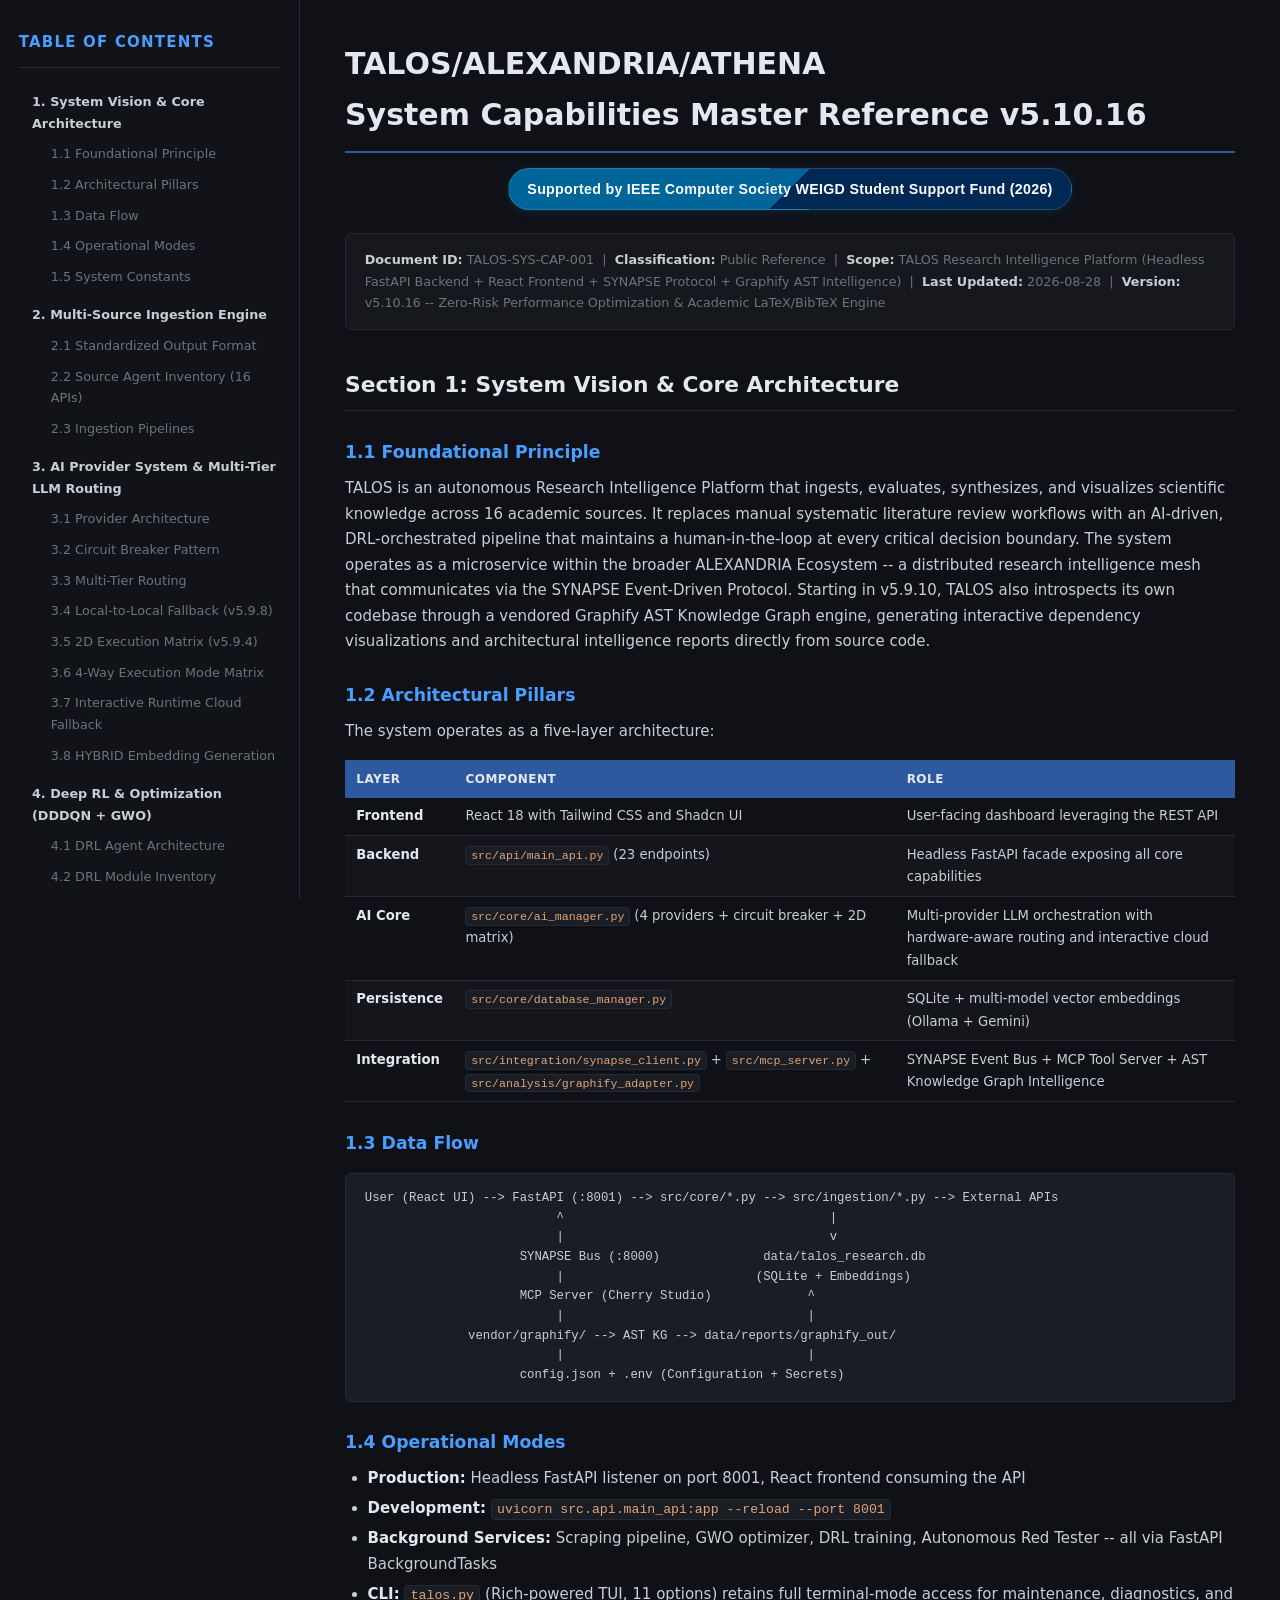
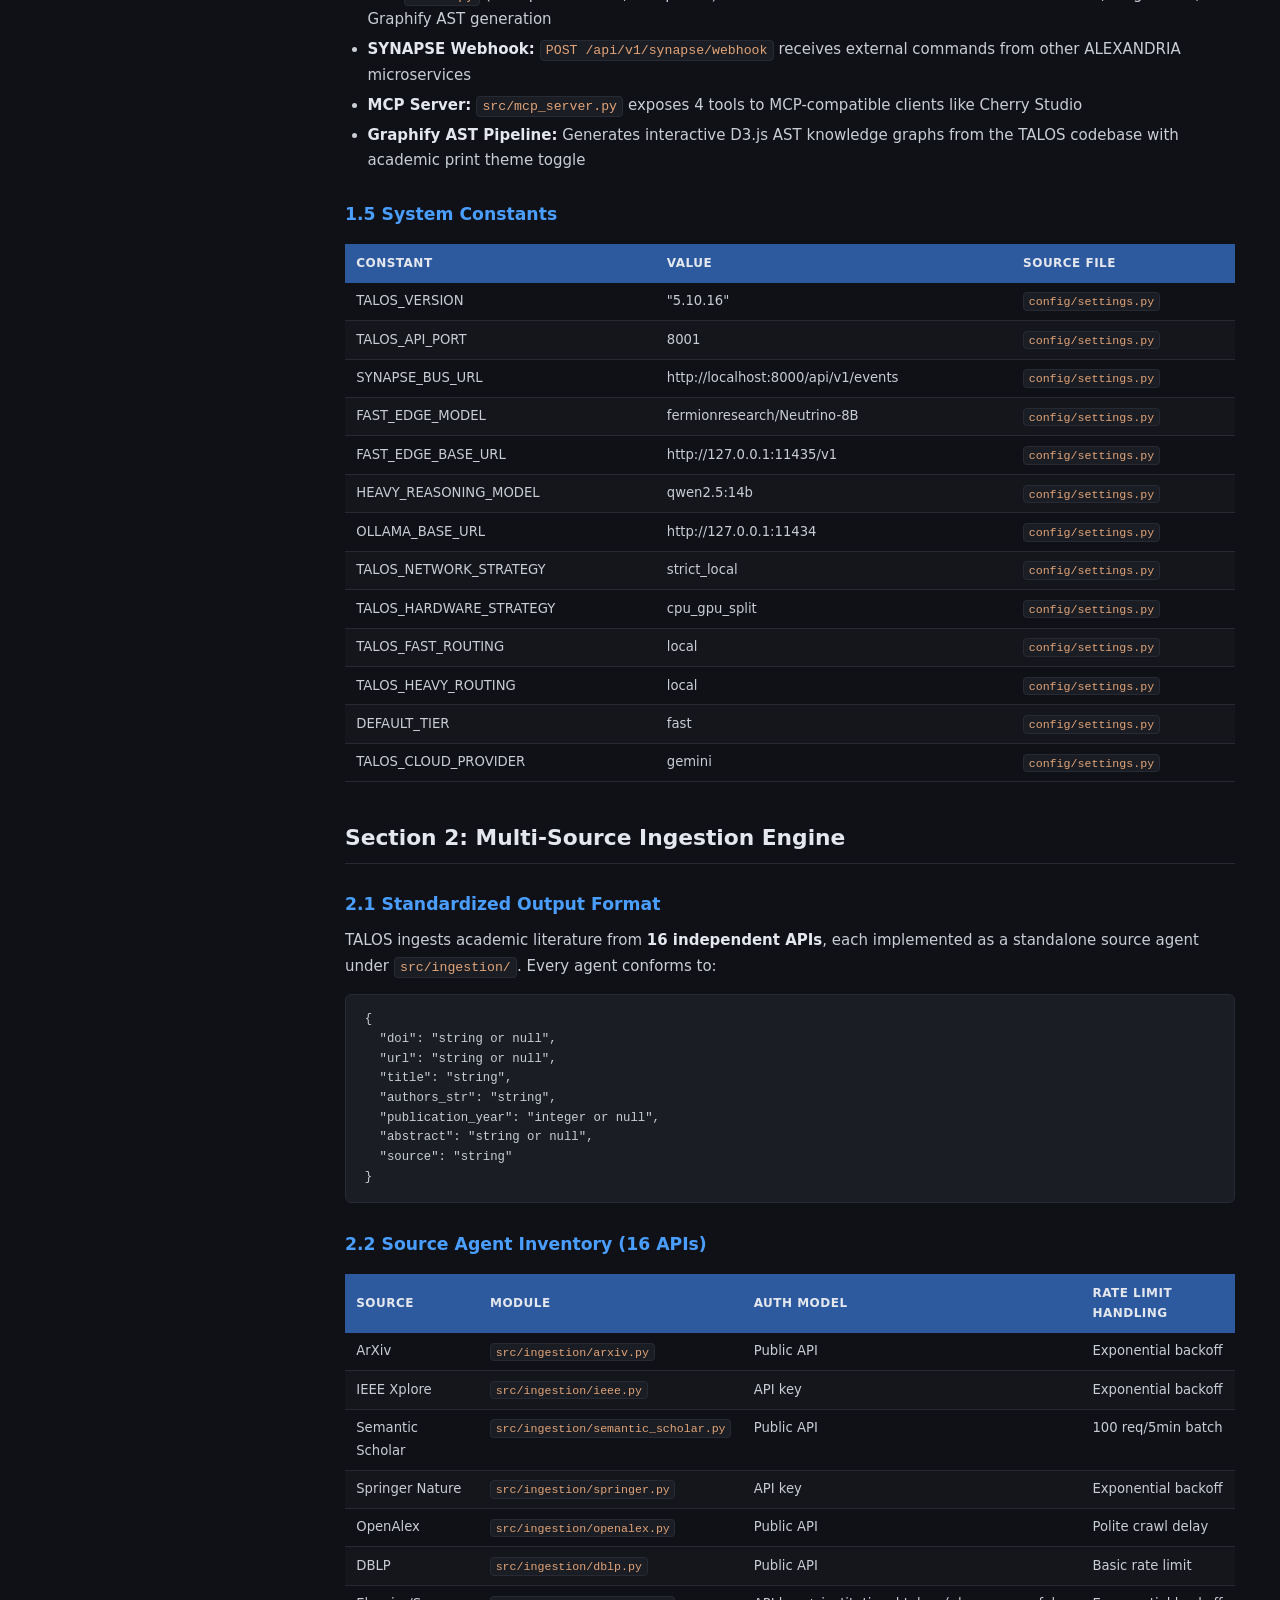
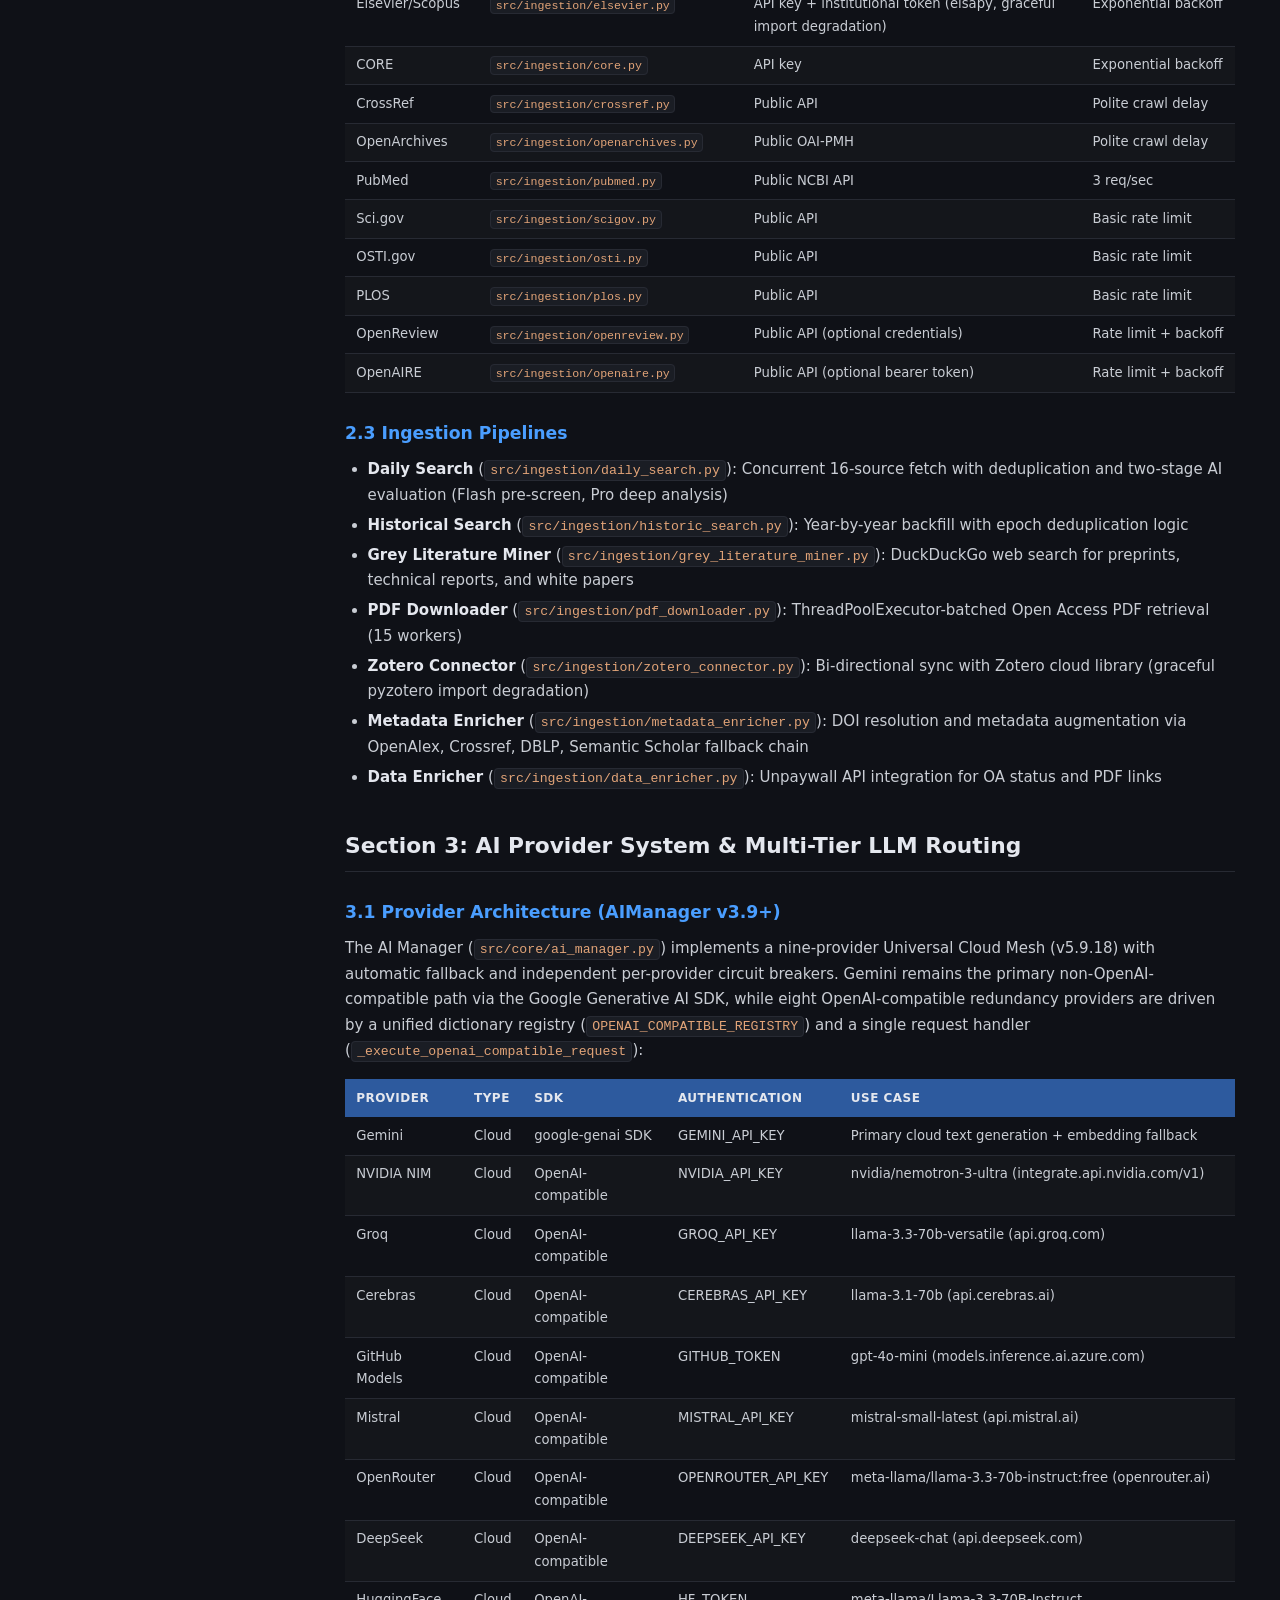
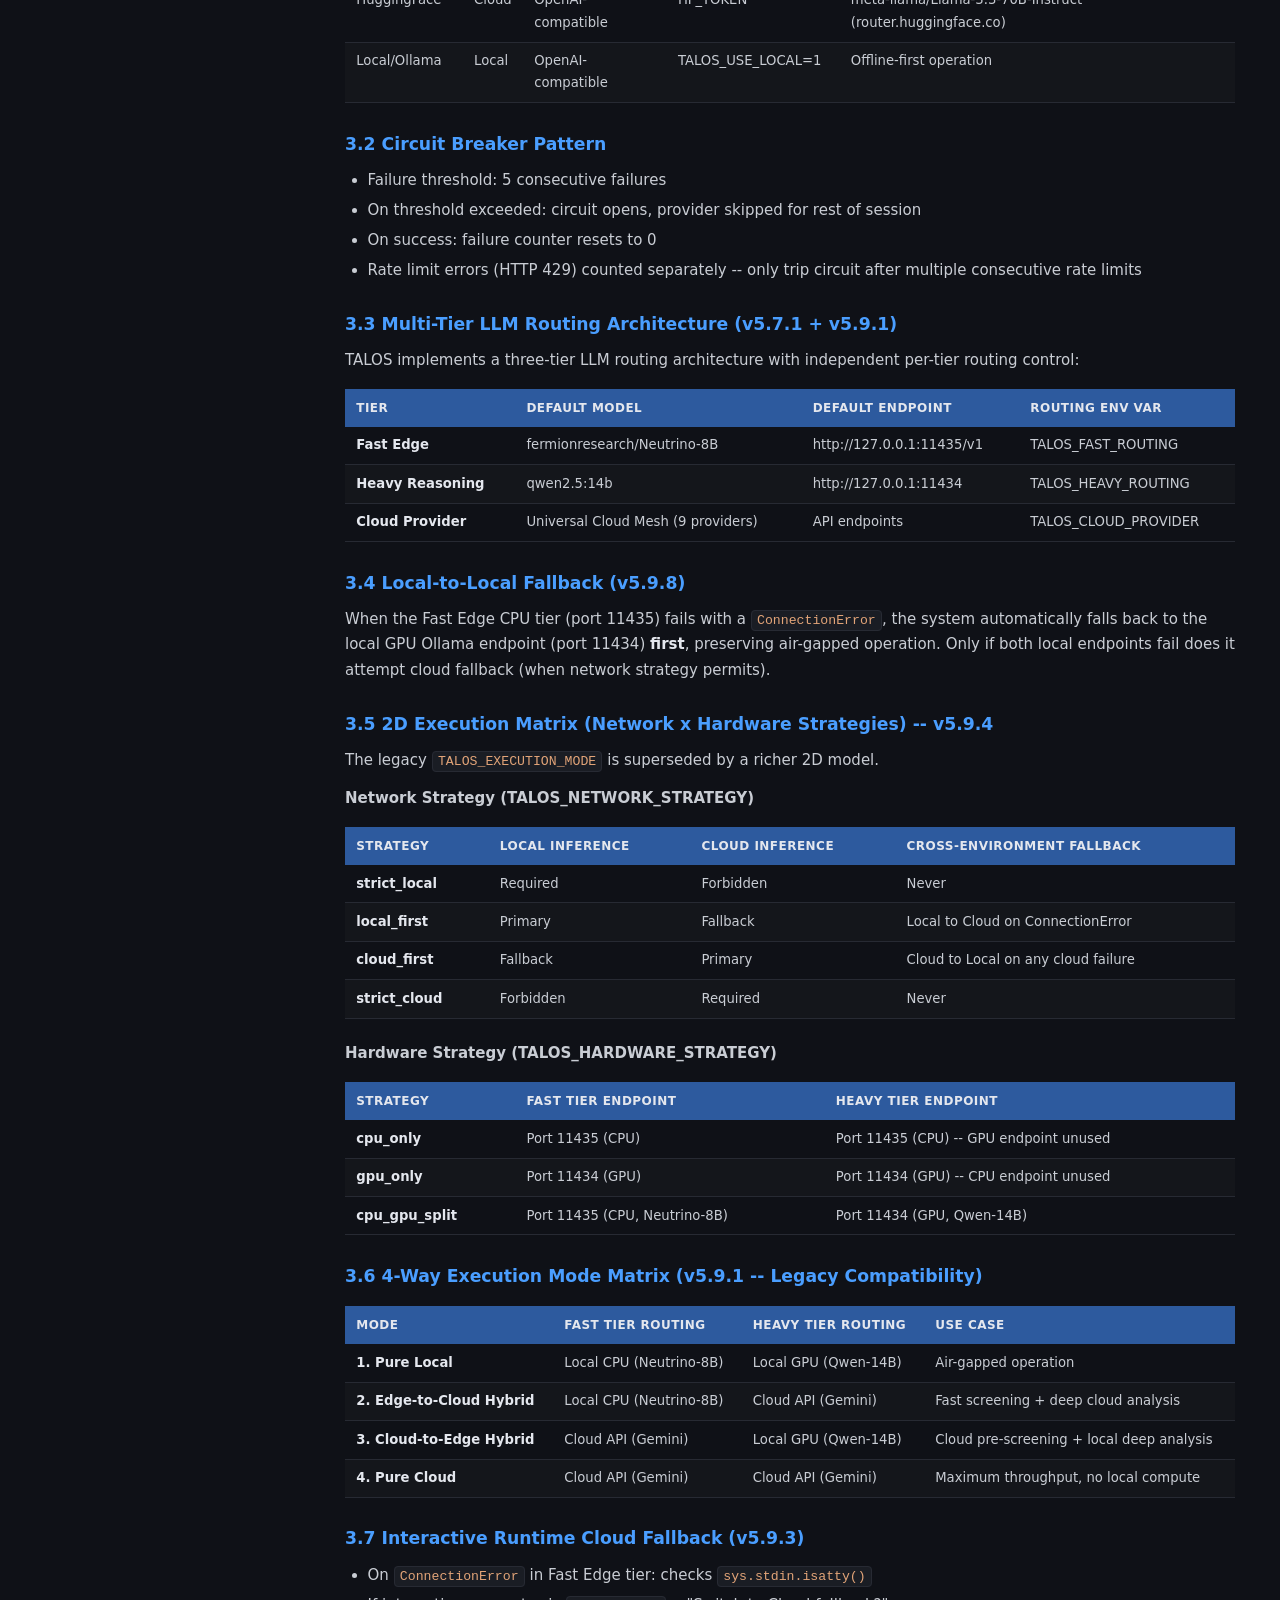
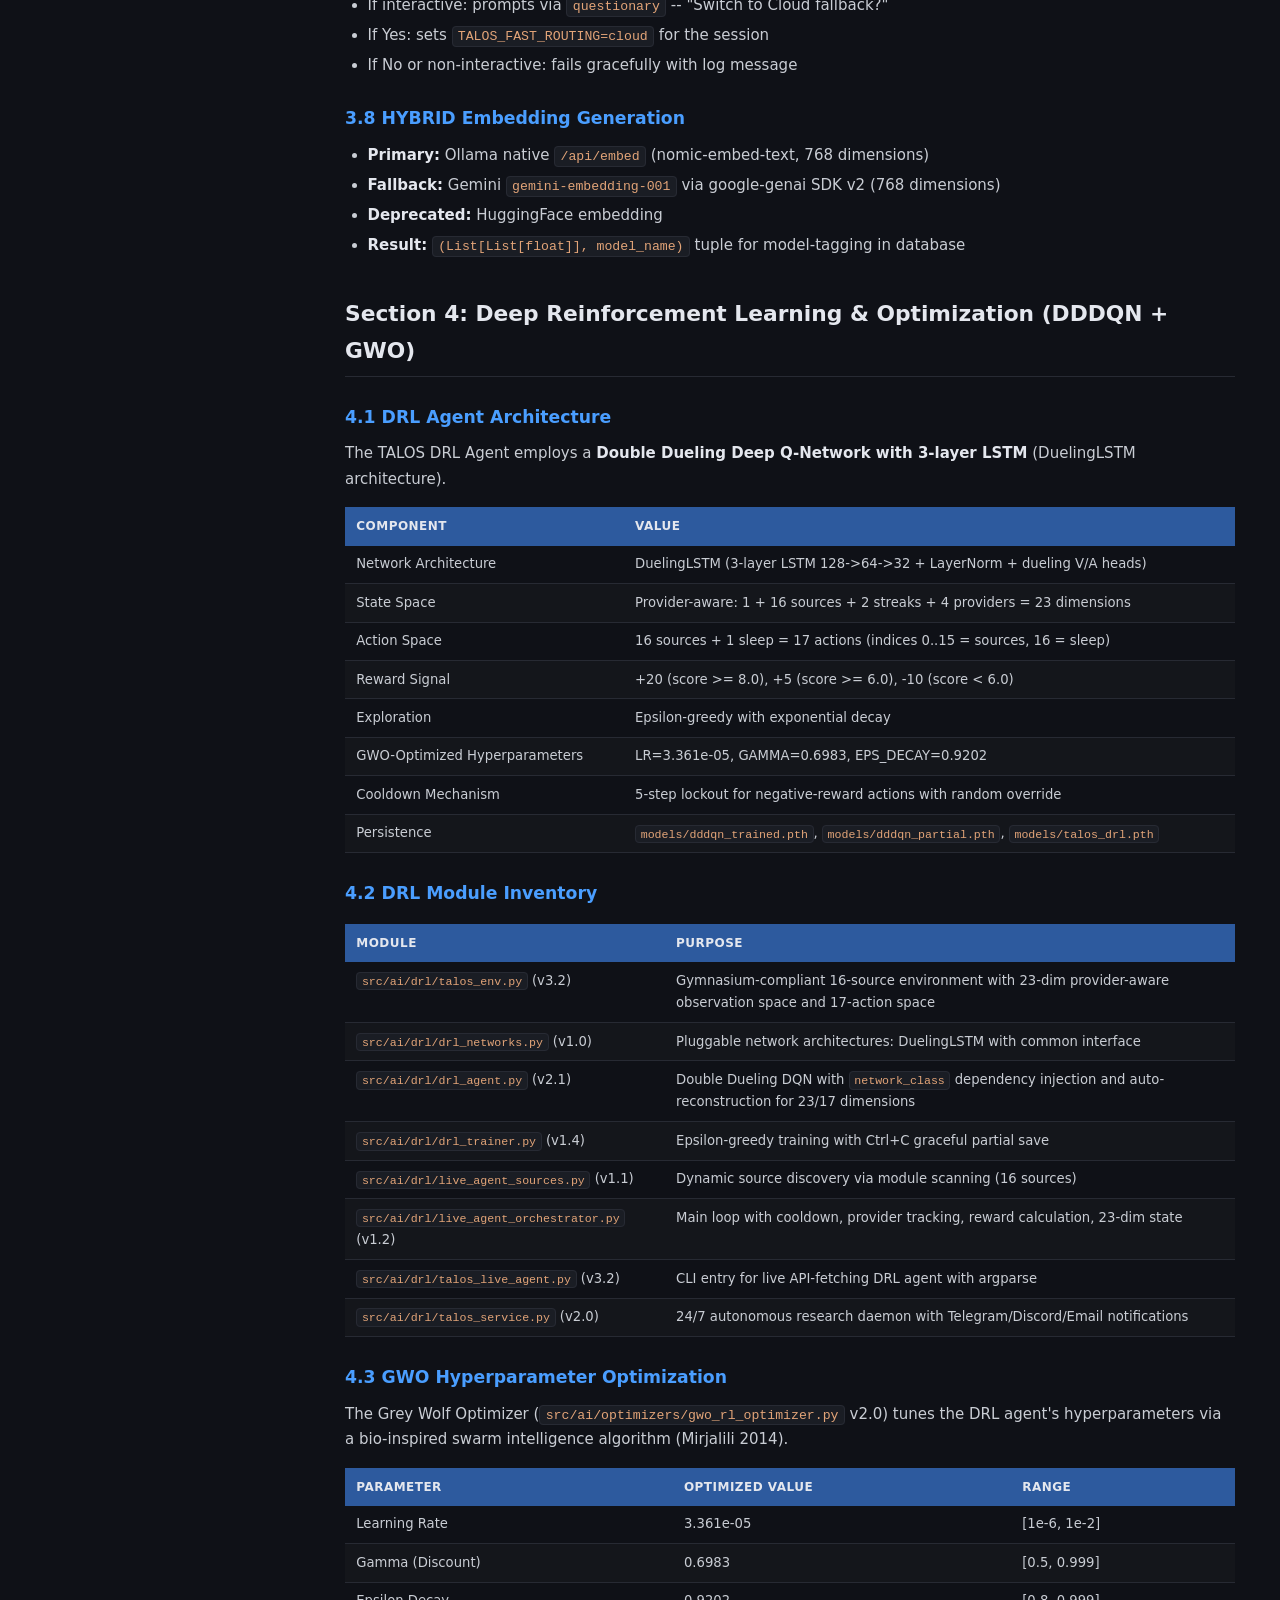
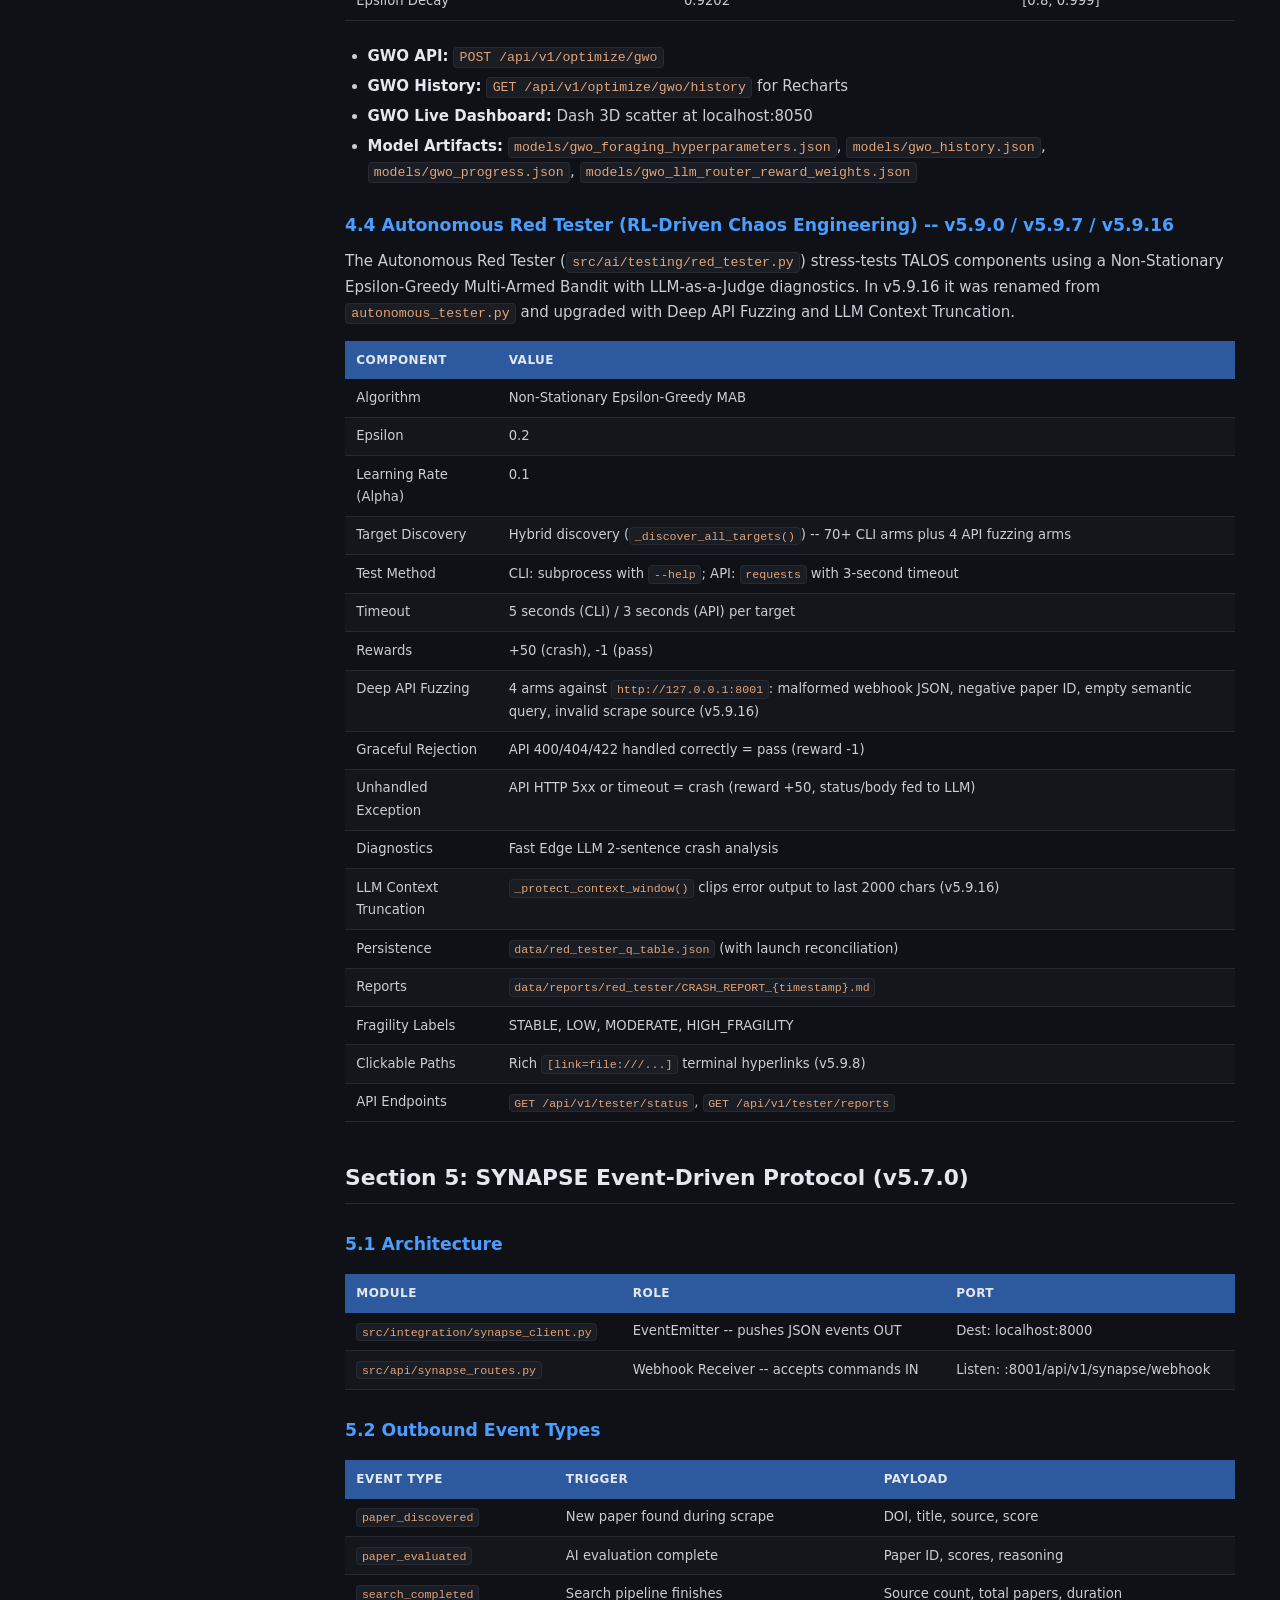
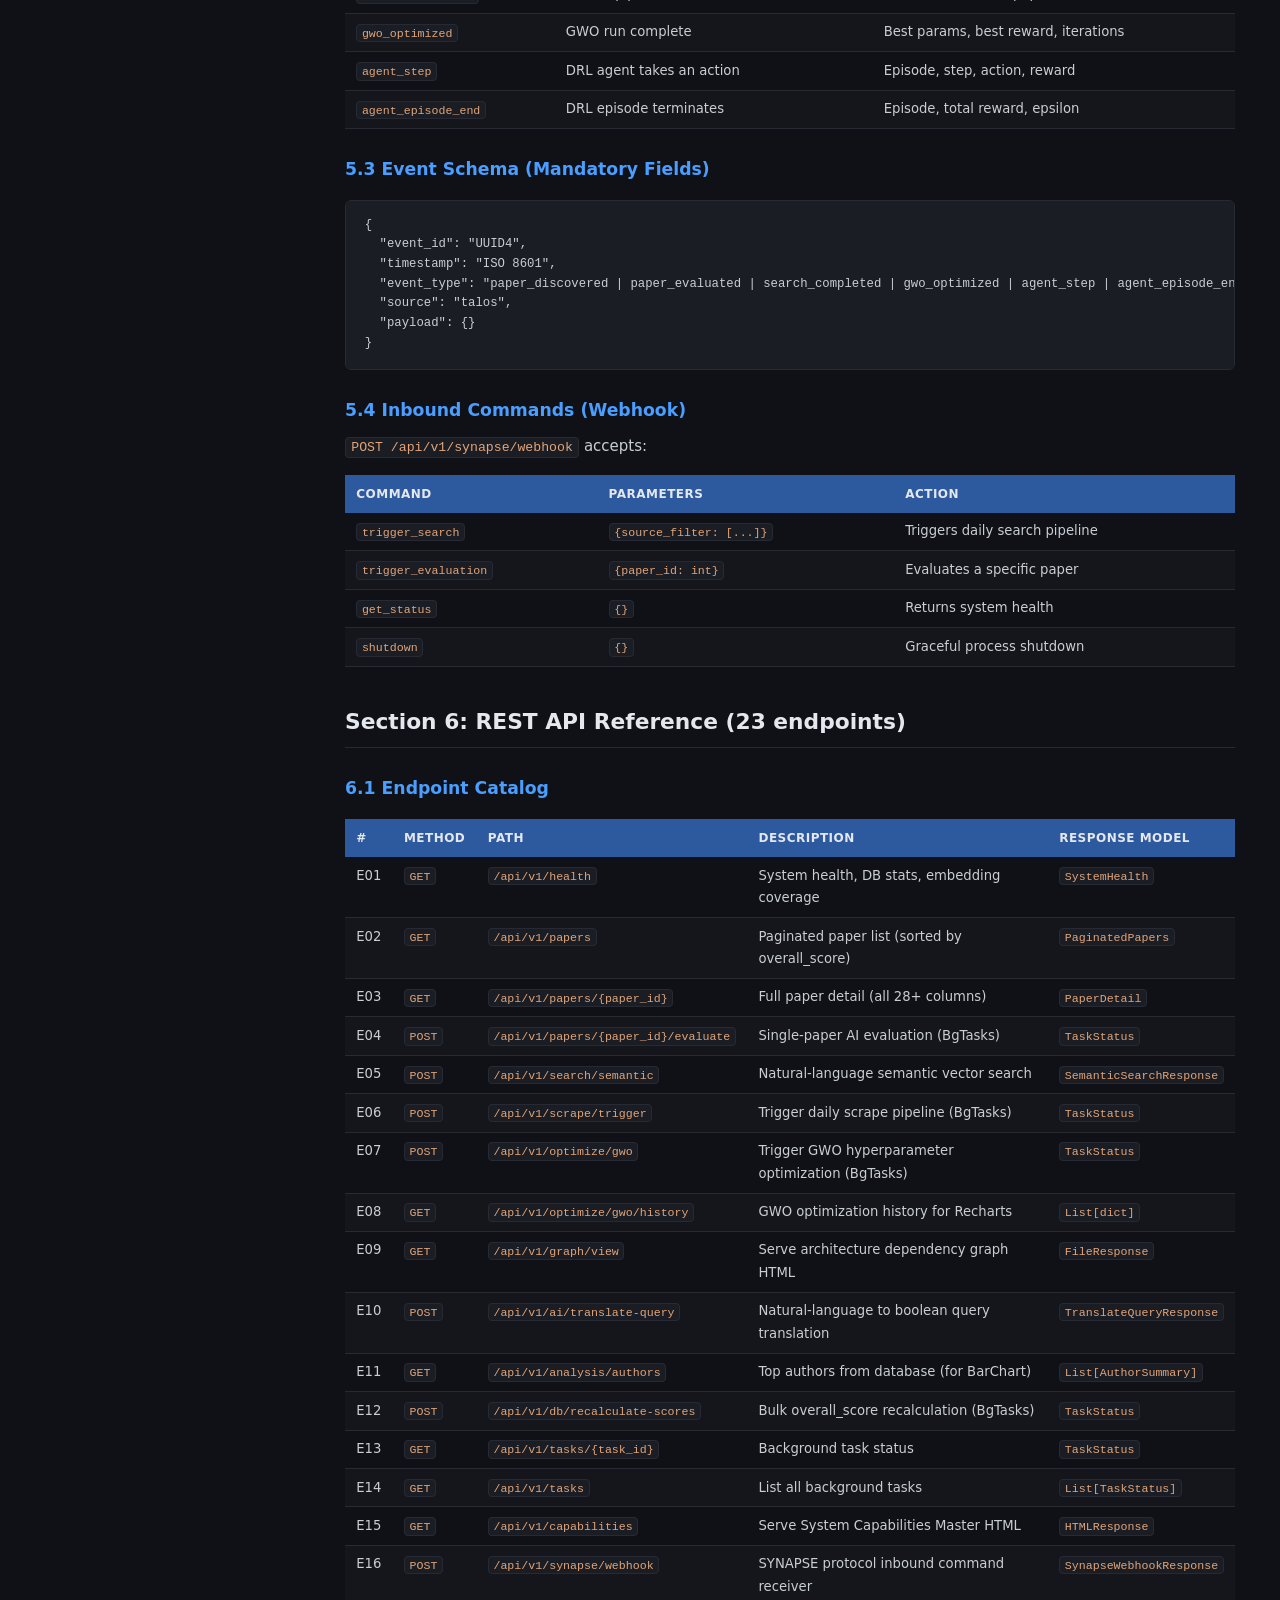
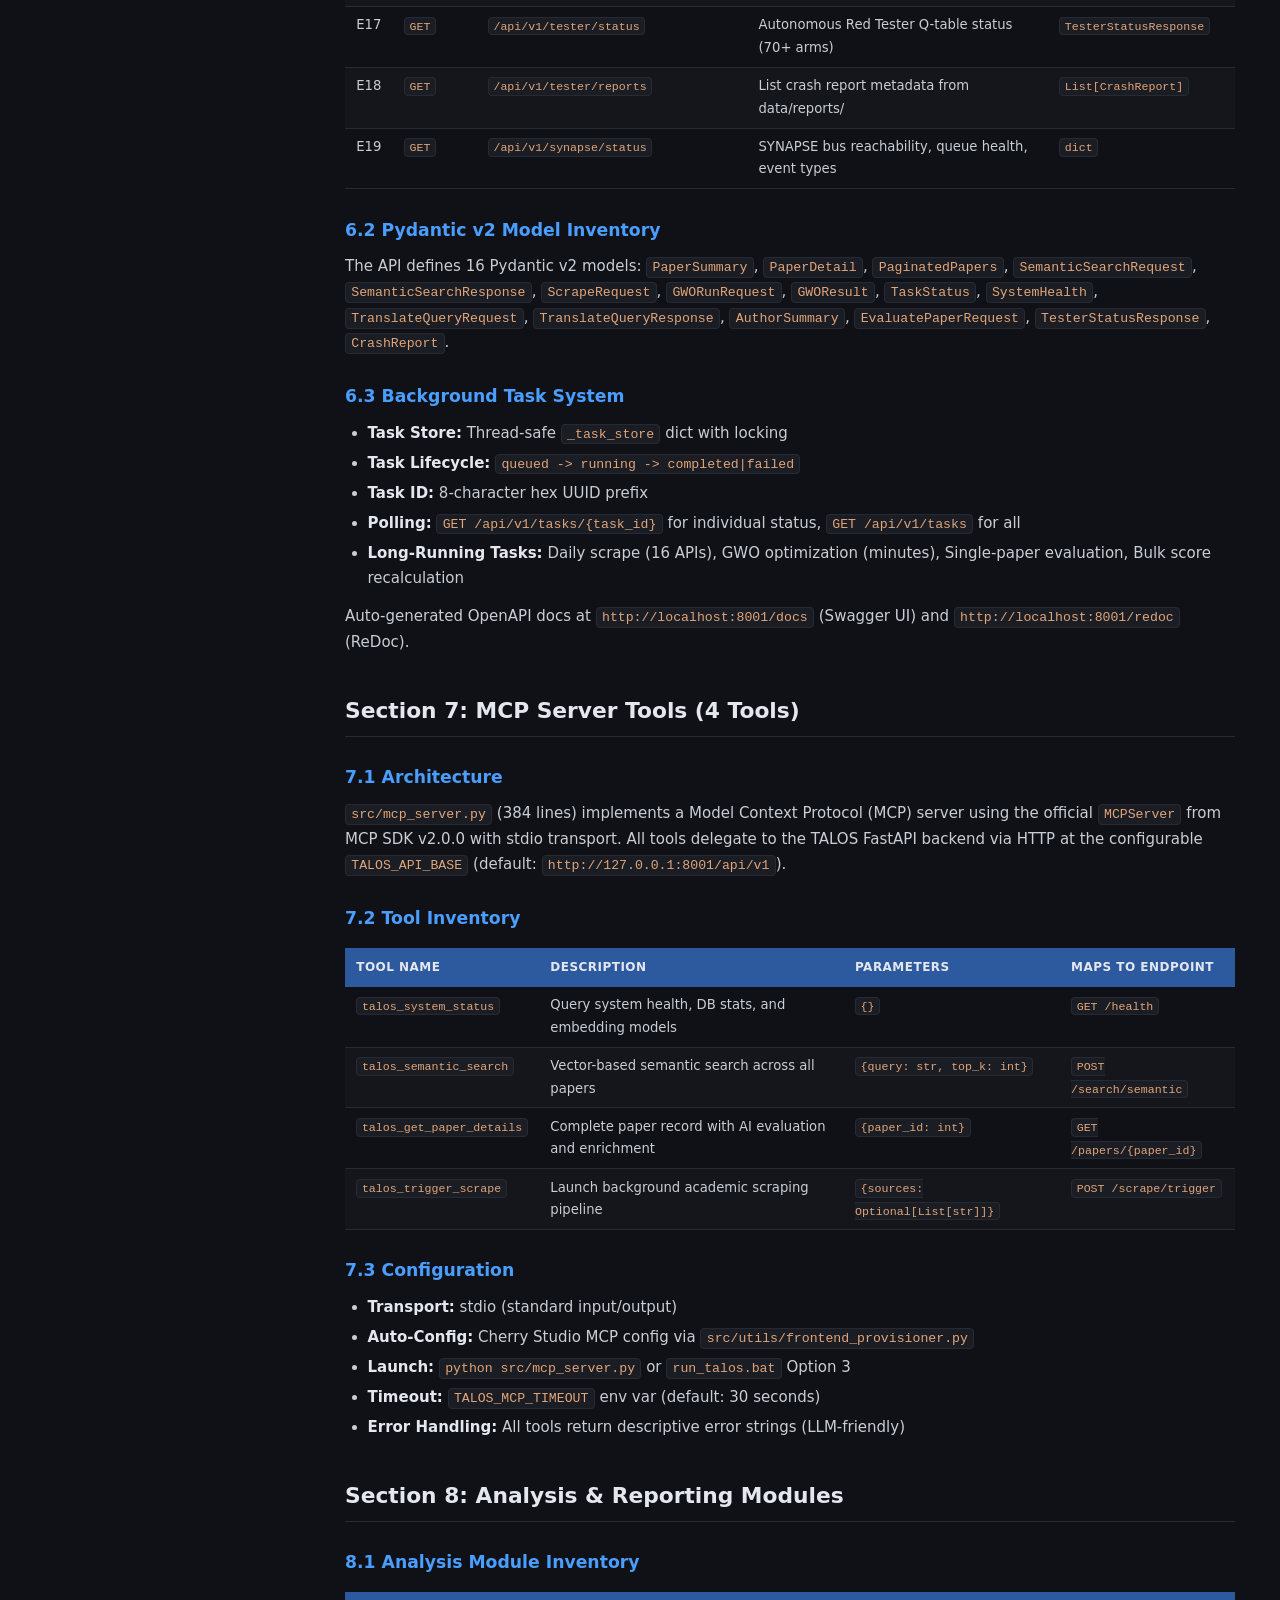
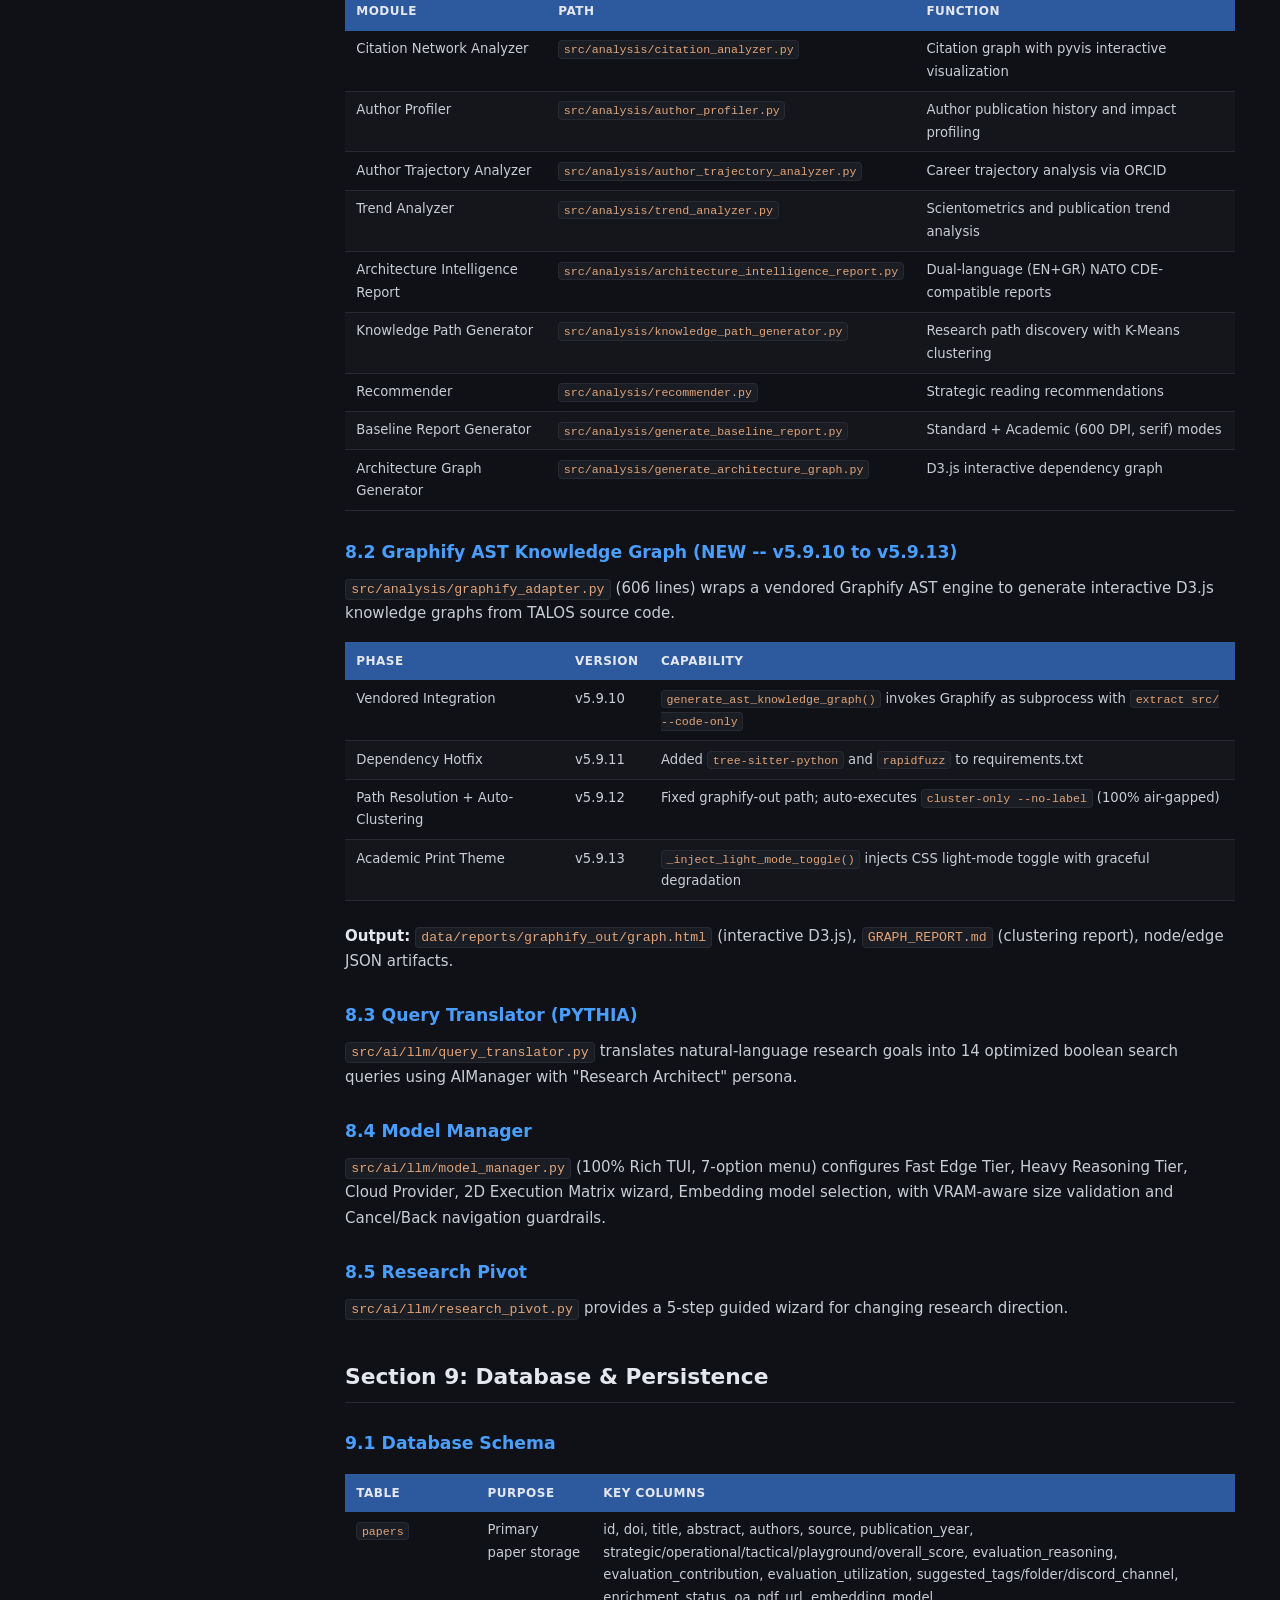
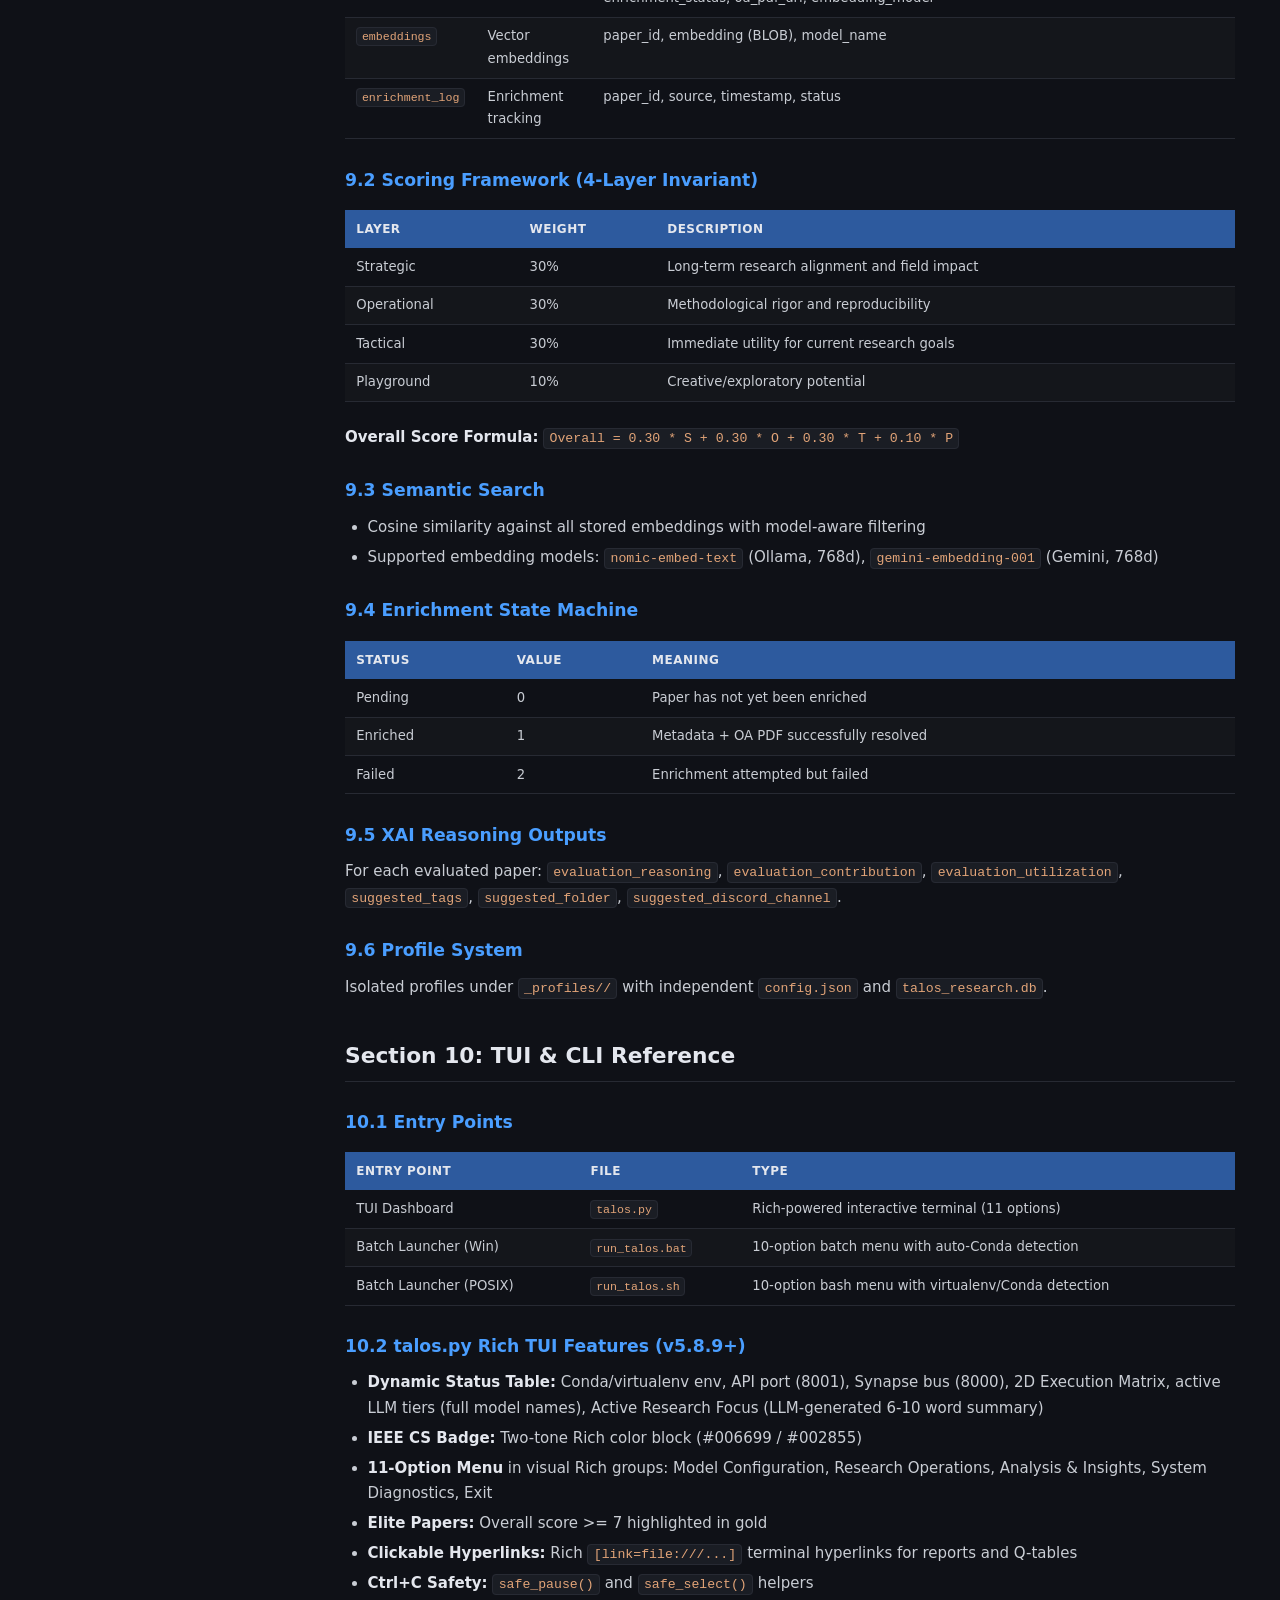
==== docs/index.html @ a4fe6706 "index.html" ====
<!DOCTYPE html>
<html lang="el">
  <head>
    <meta charset="UTF-8" />
    <meta http-equiv="refresh" content="0; url=SYSTEM_CAPABILITIES_MASTER.html" />
    <title>TALOS System Capabilities</title>
  </head>
  <body>
    <p>Ανακατεύθυνση στο <a href="SYSTEM_CAPABILITIES_MASTER.html">TALOS System Capabilities Master Reference</a>...</p>
  </body>
</html>
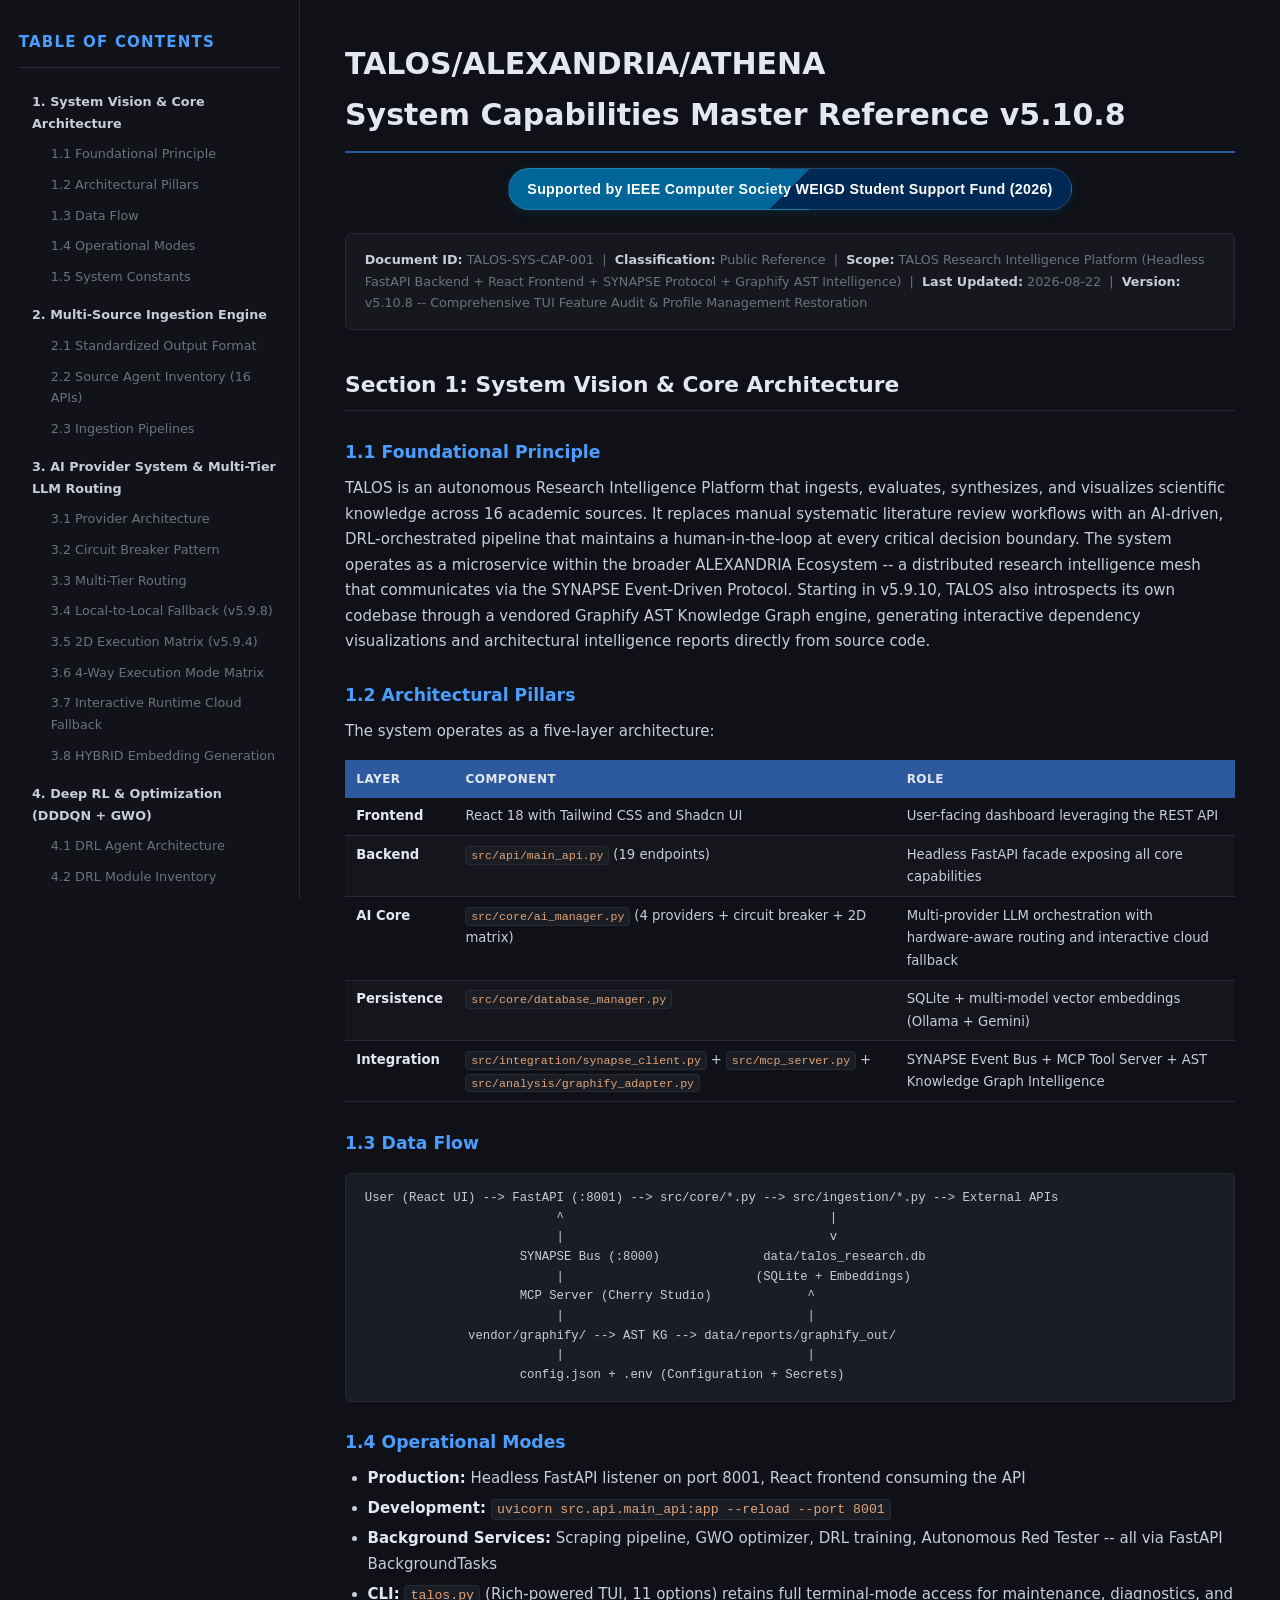
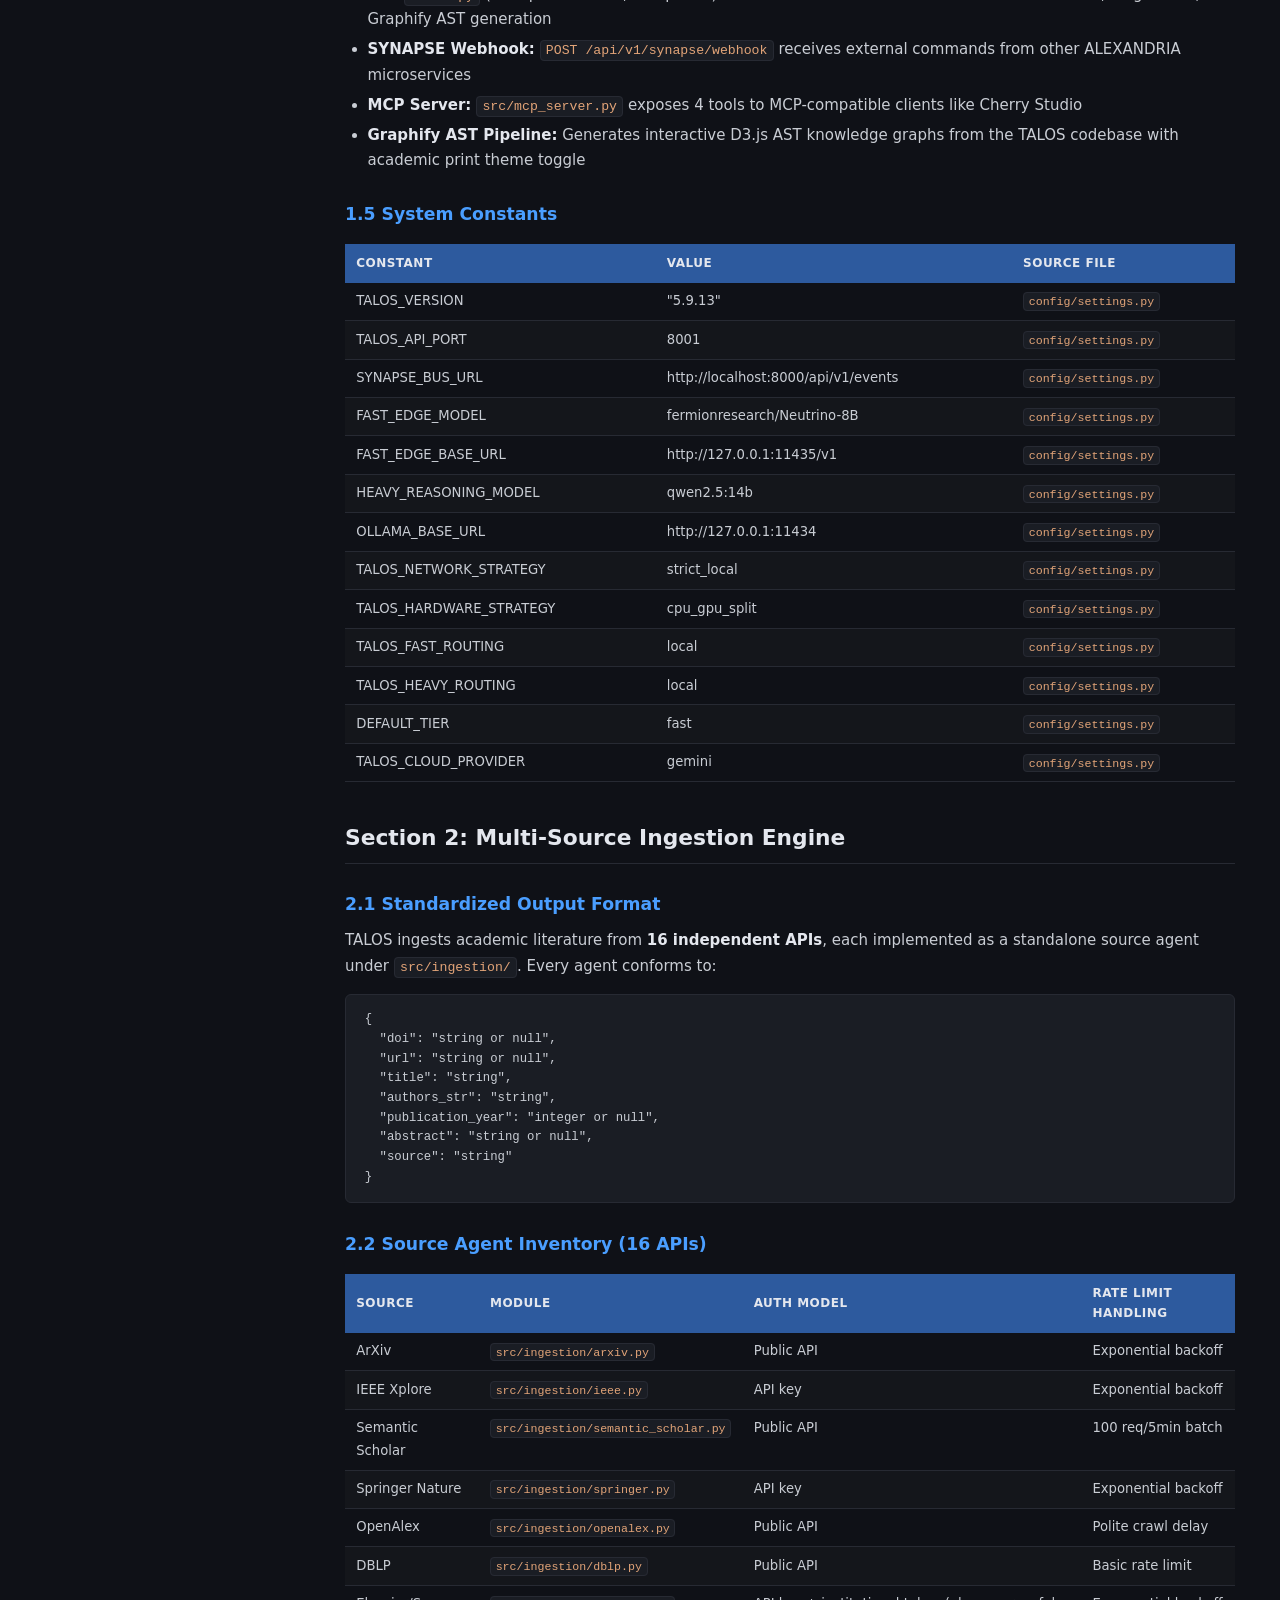
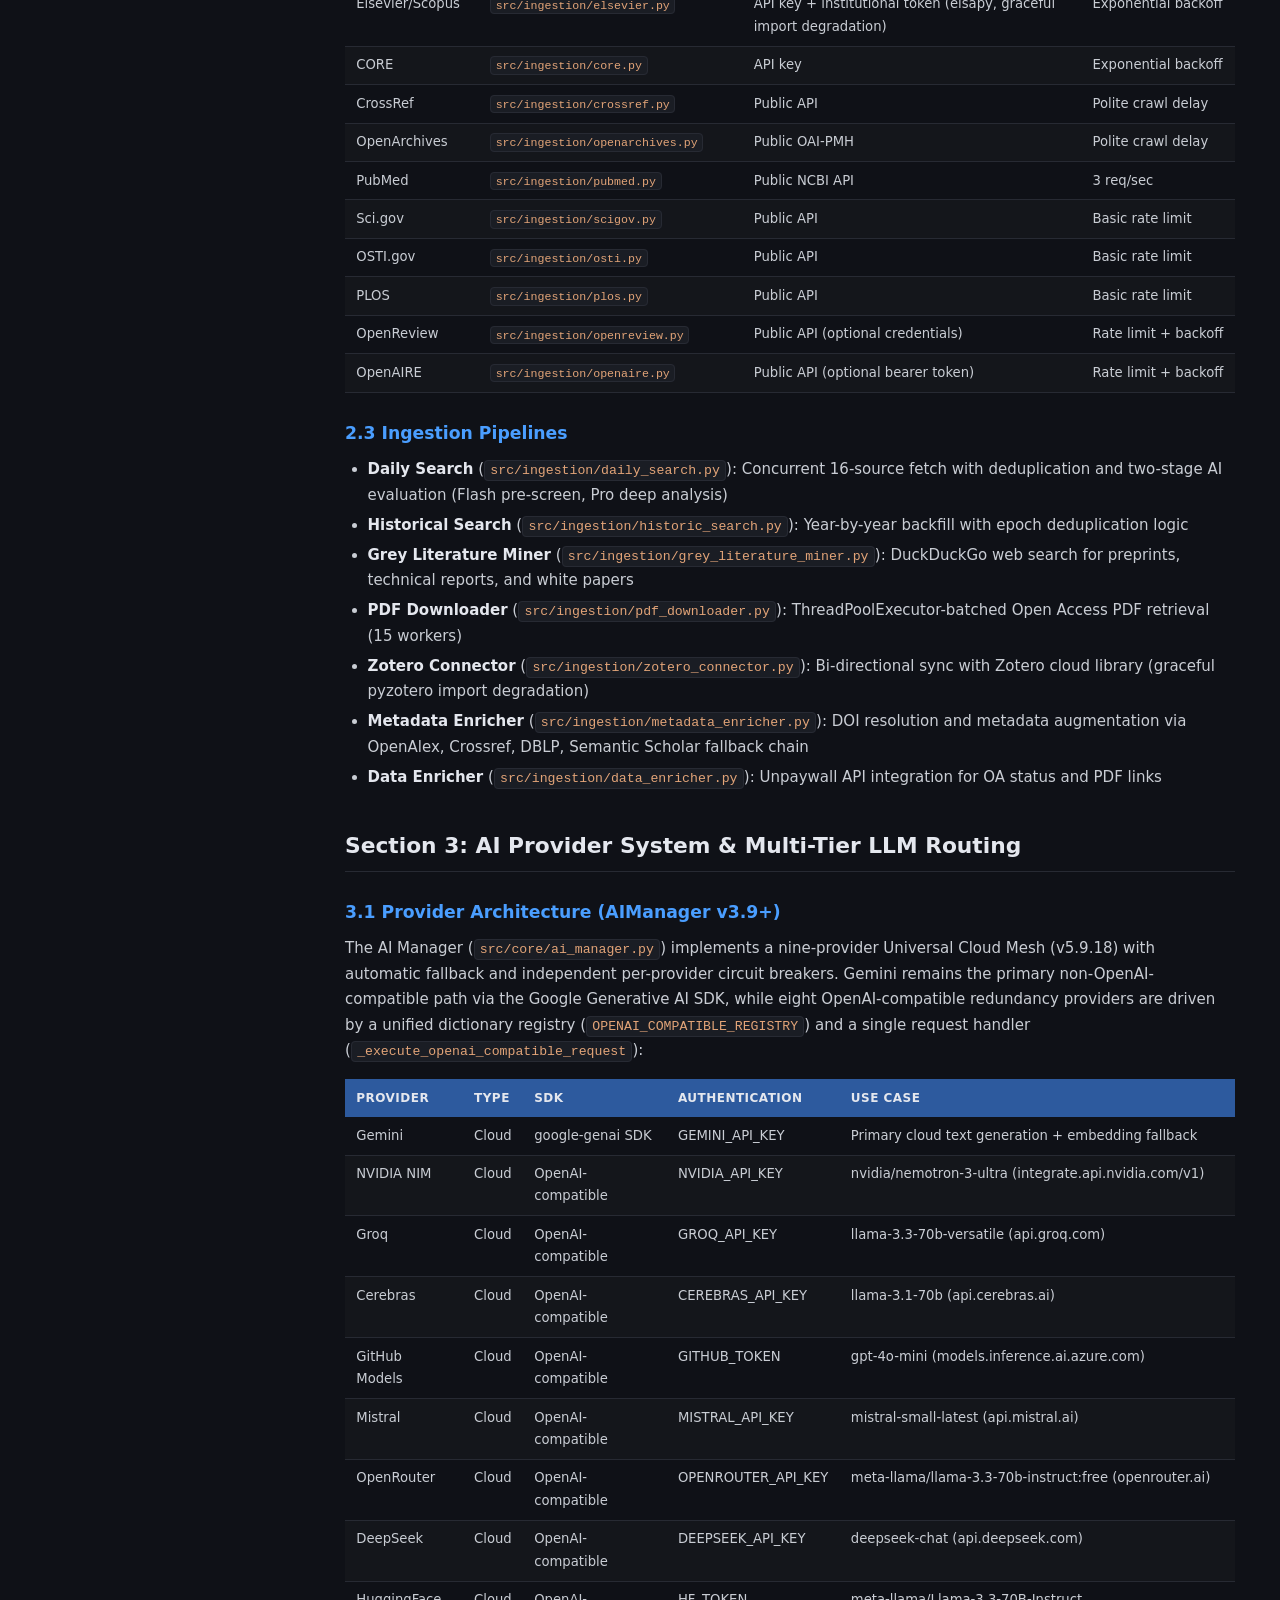
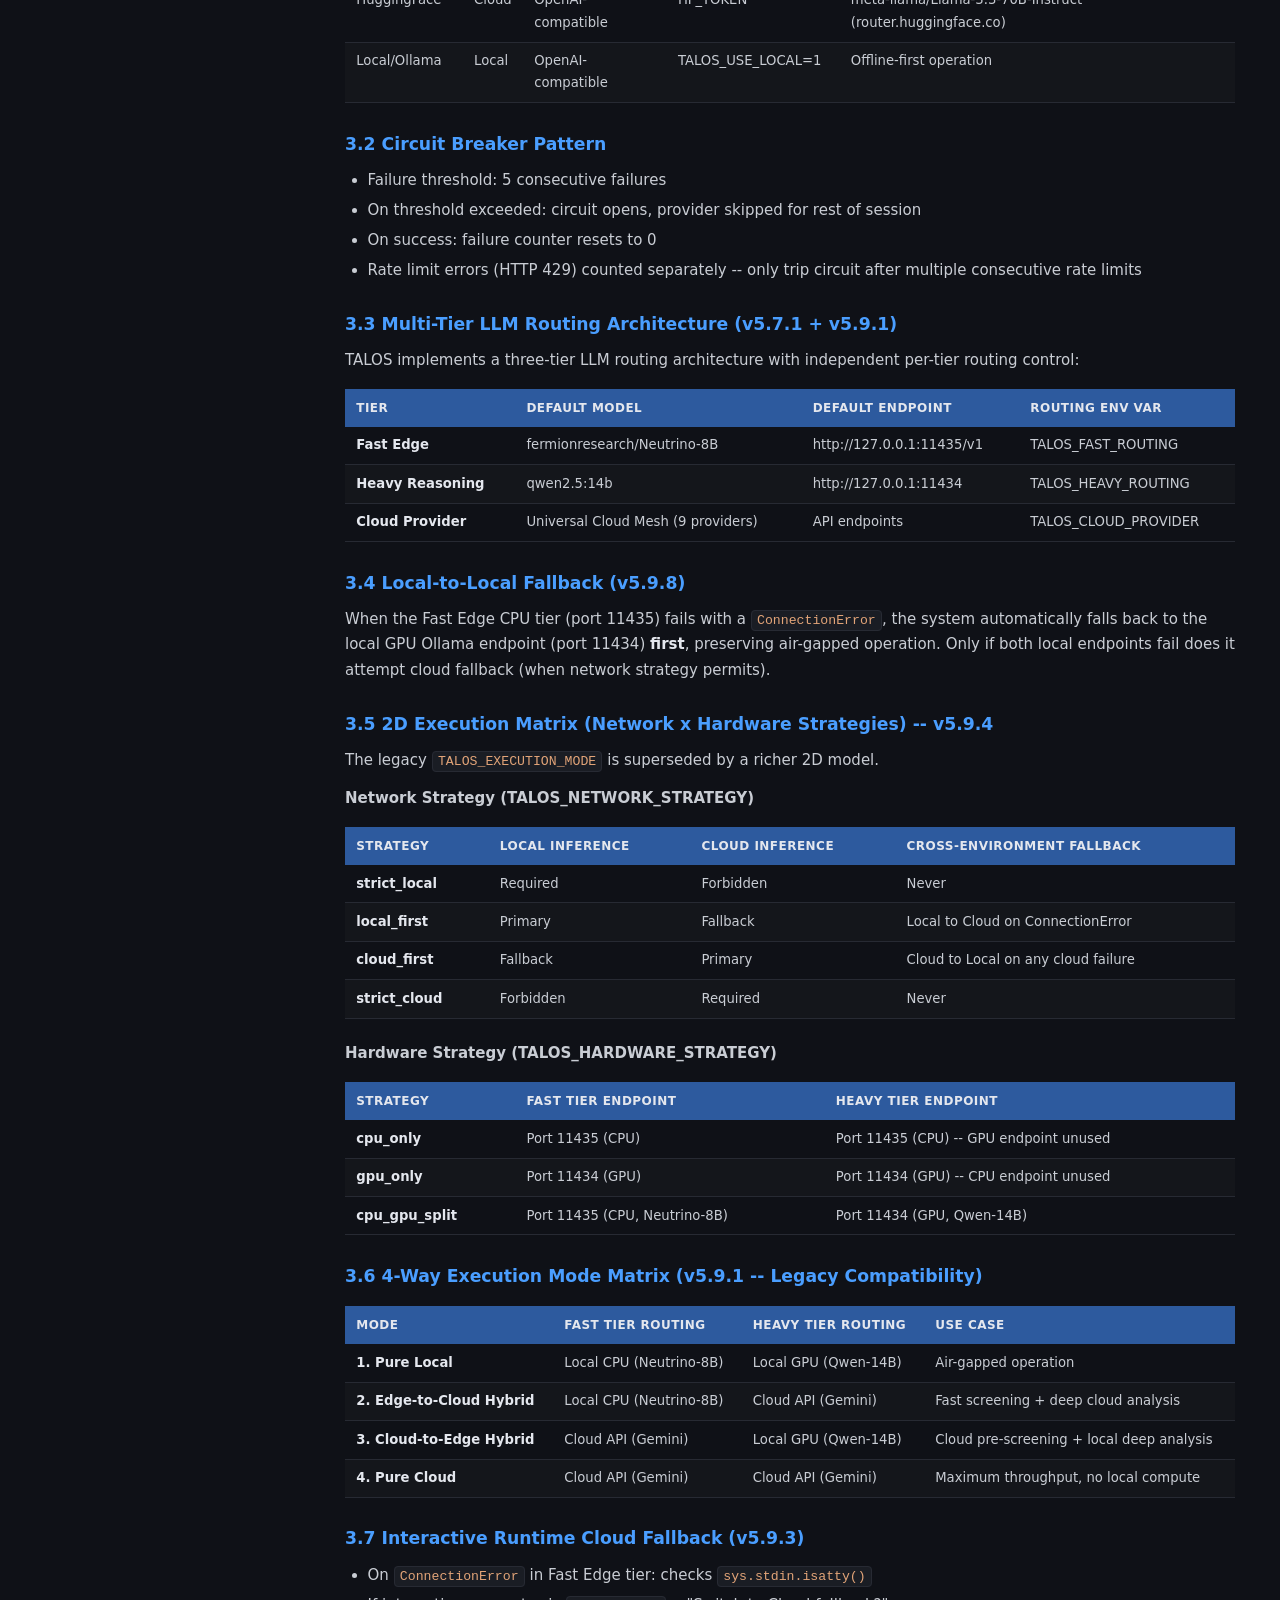
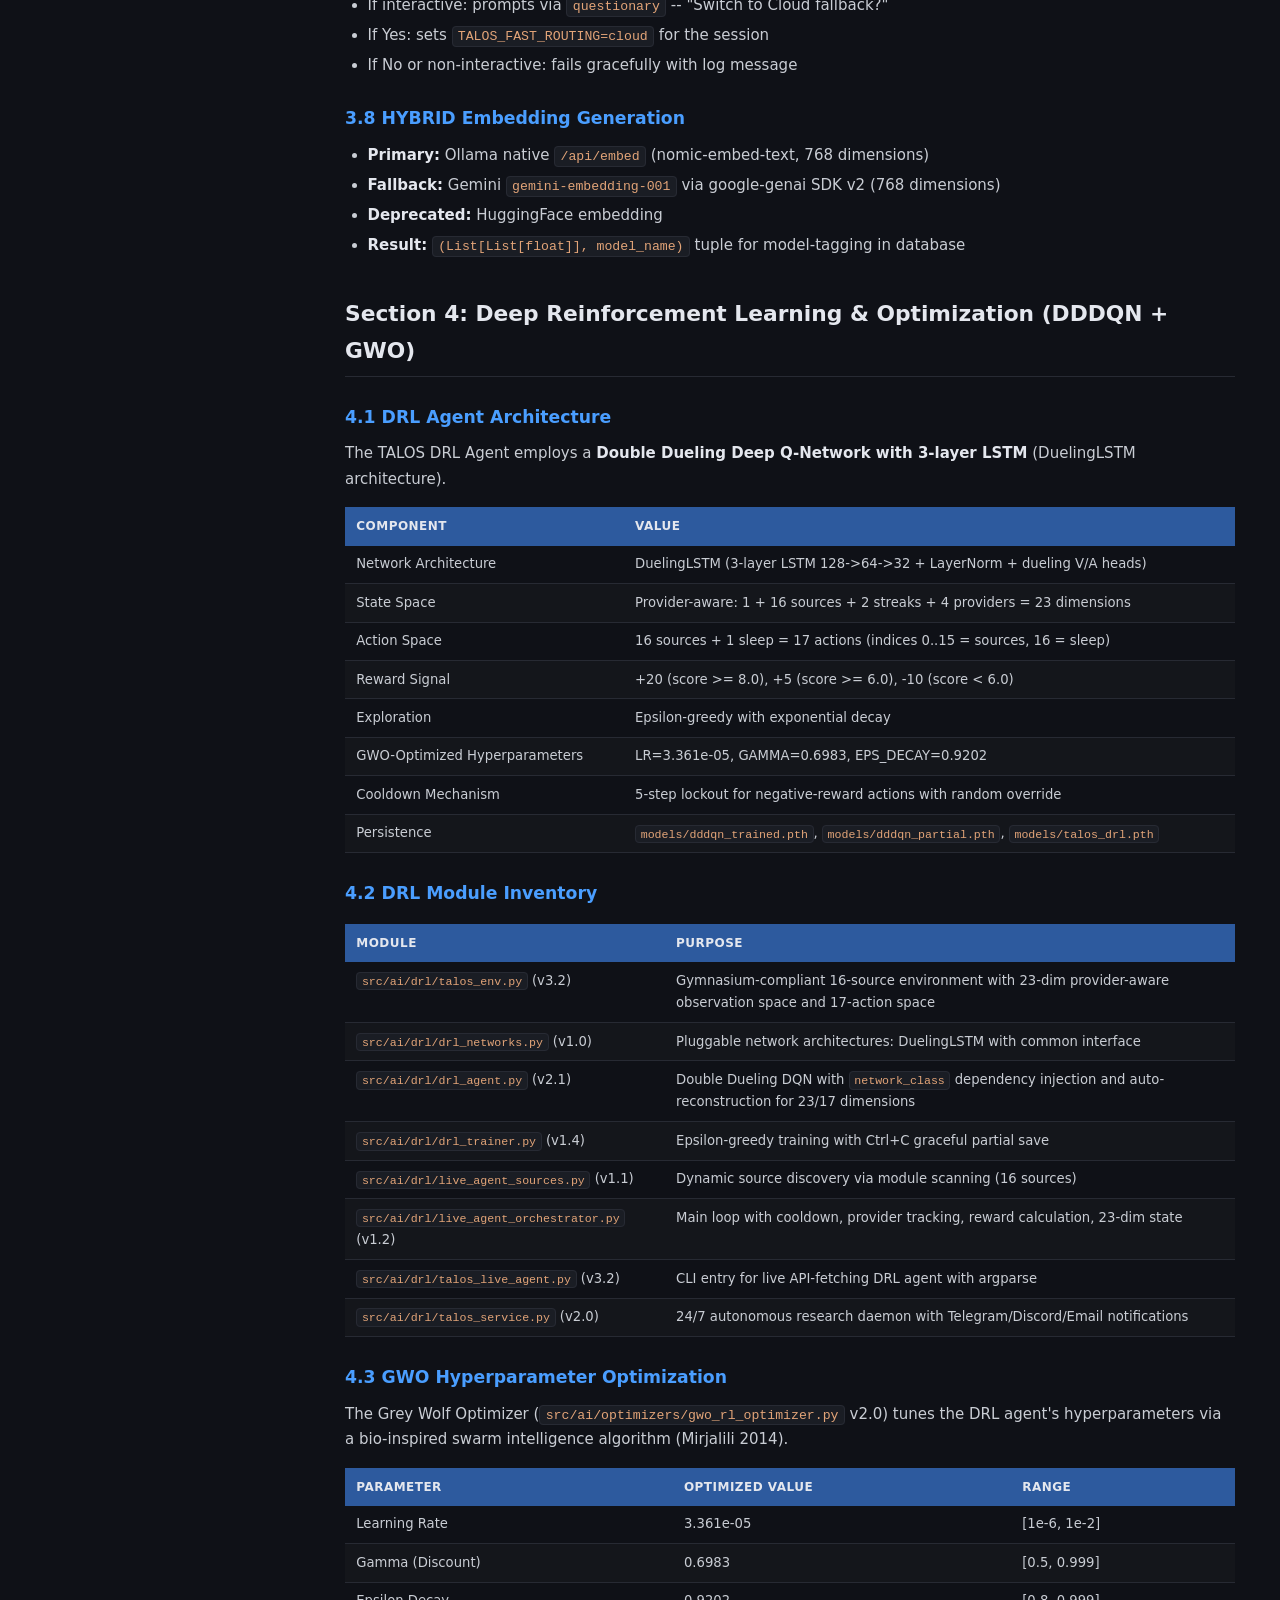
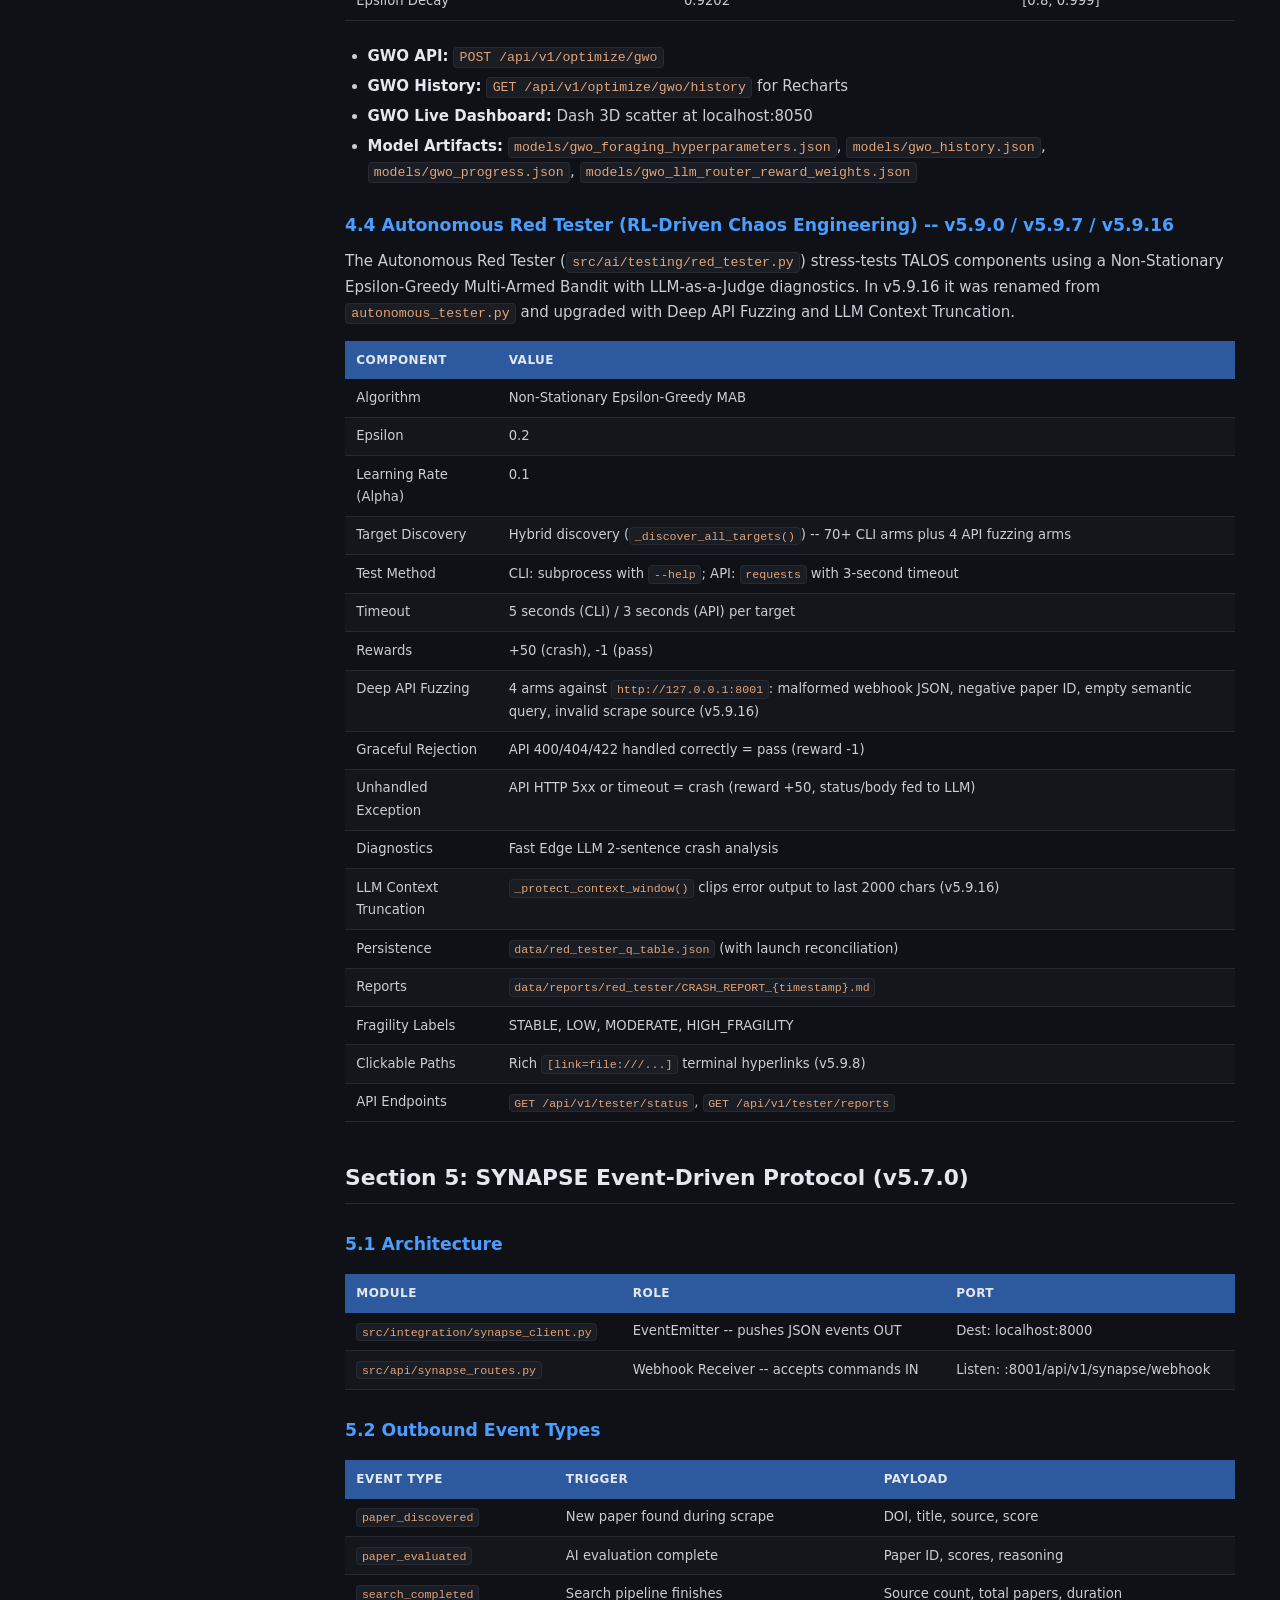
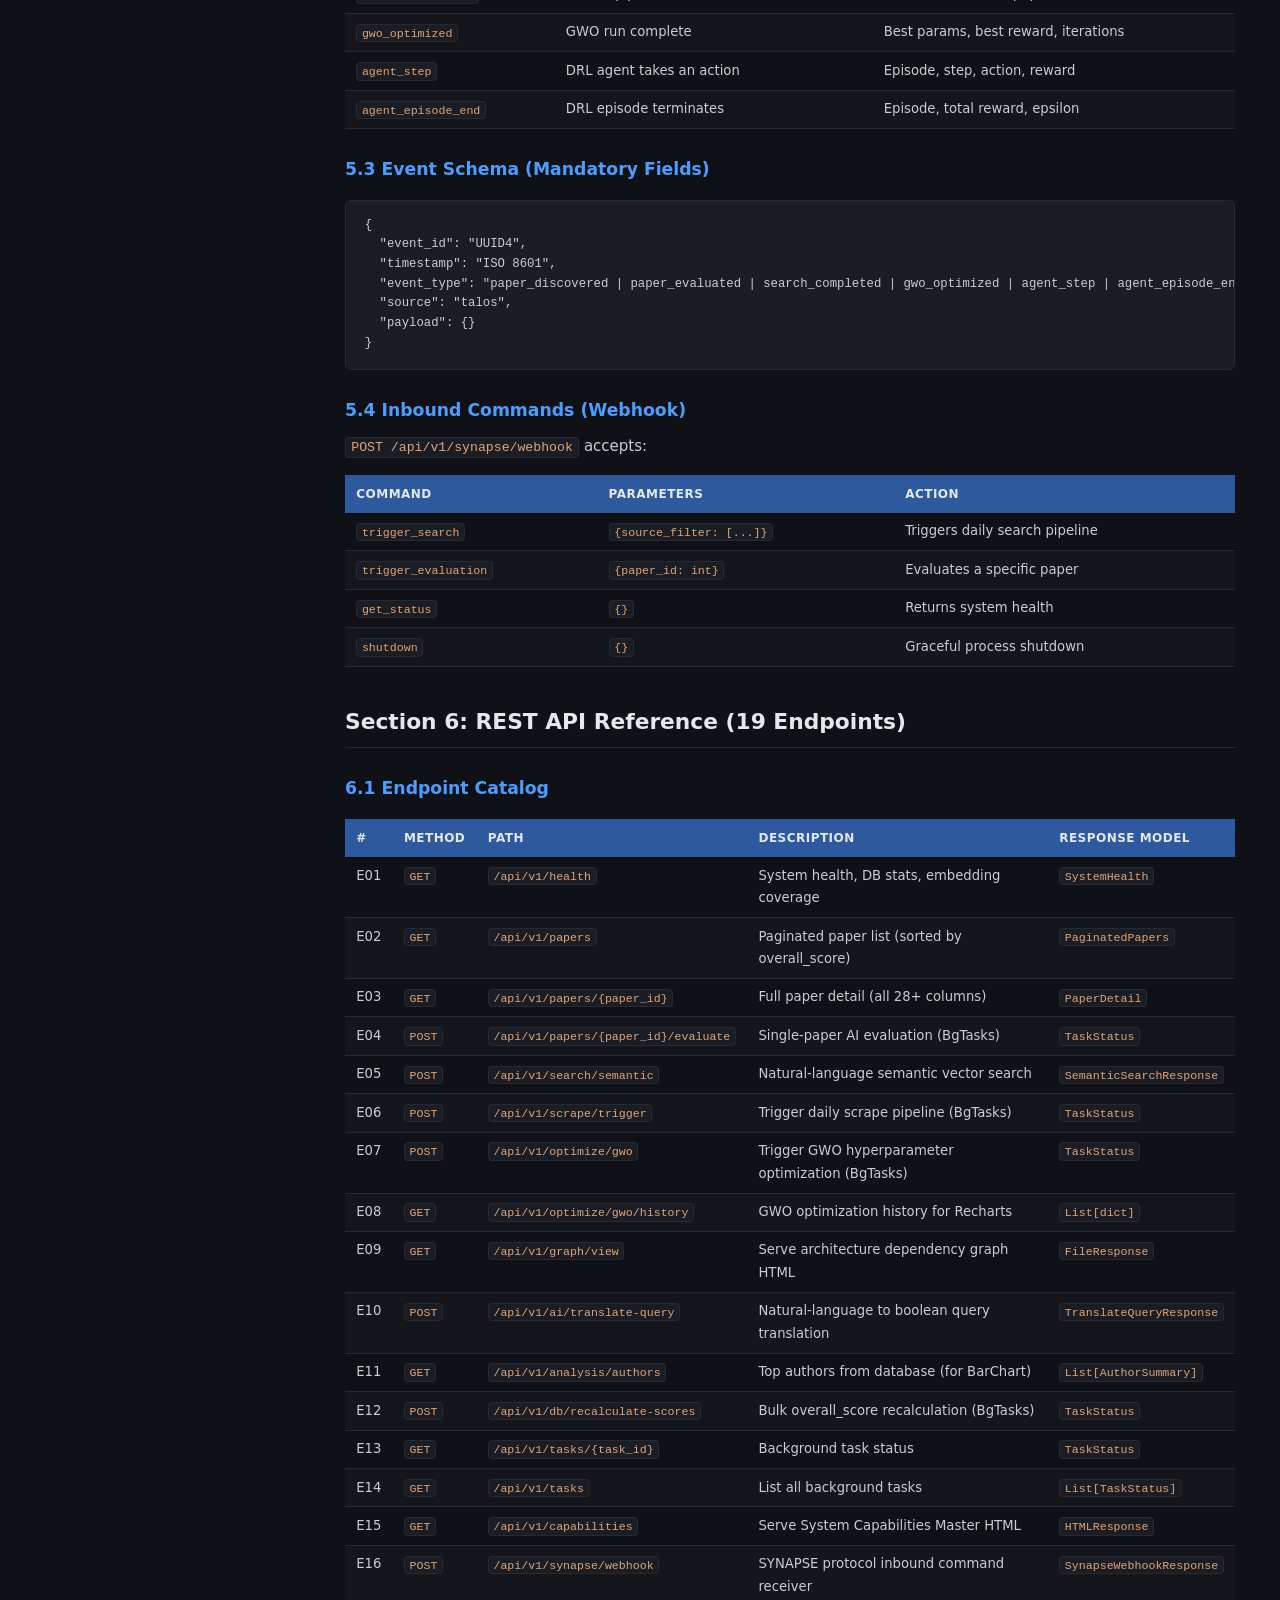
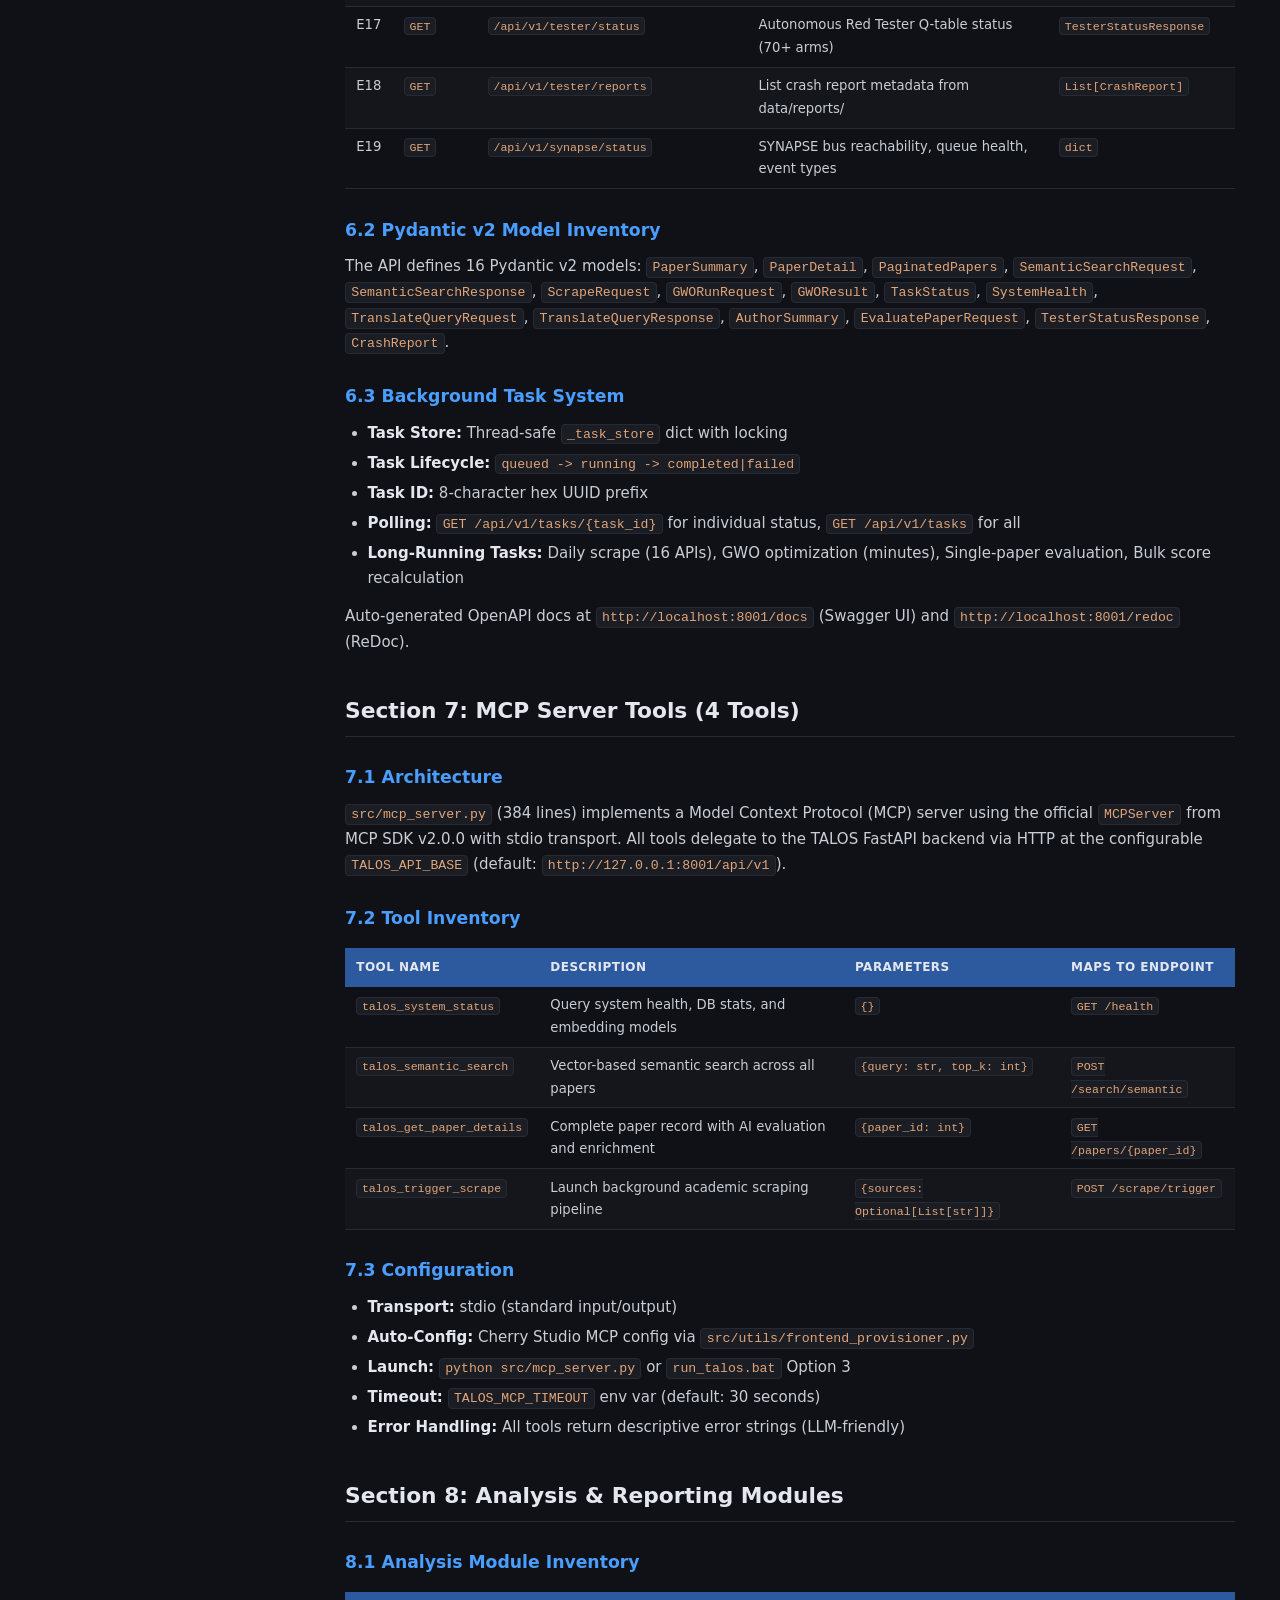
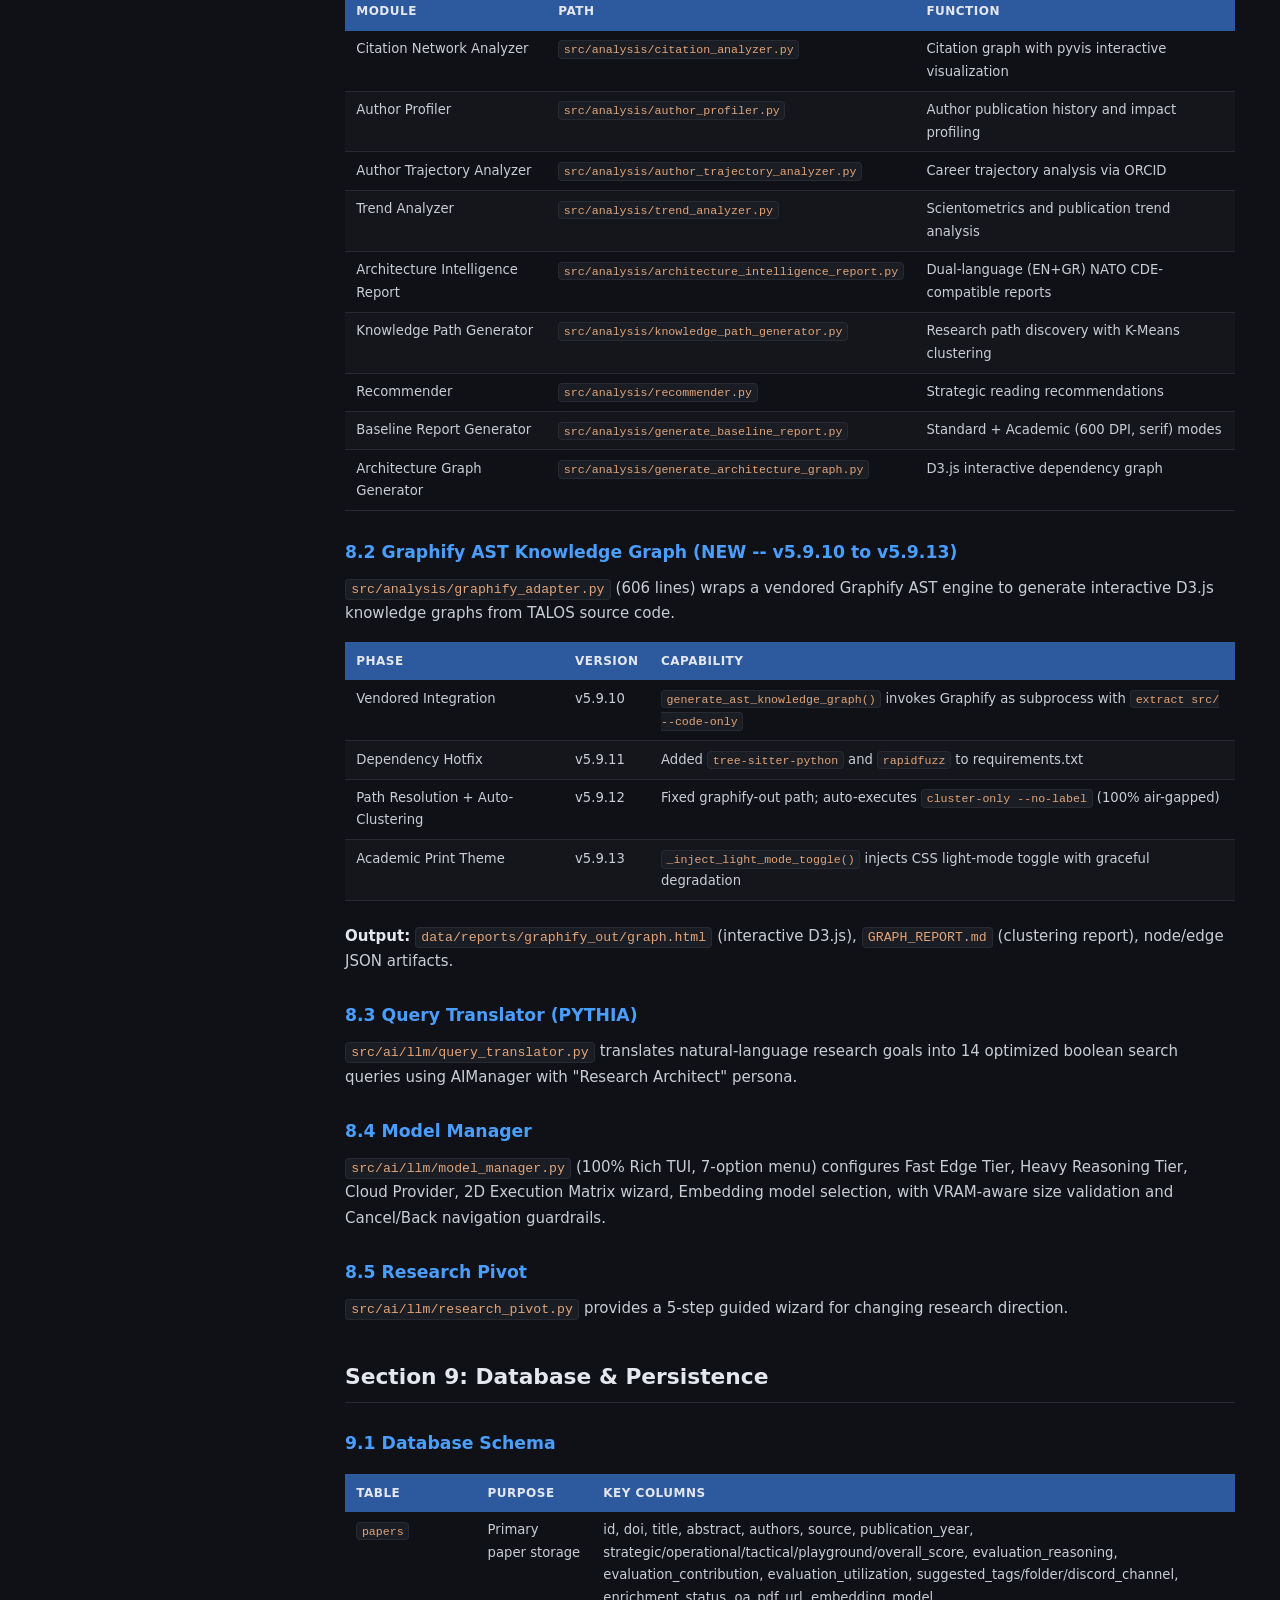
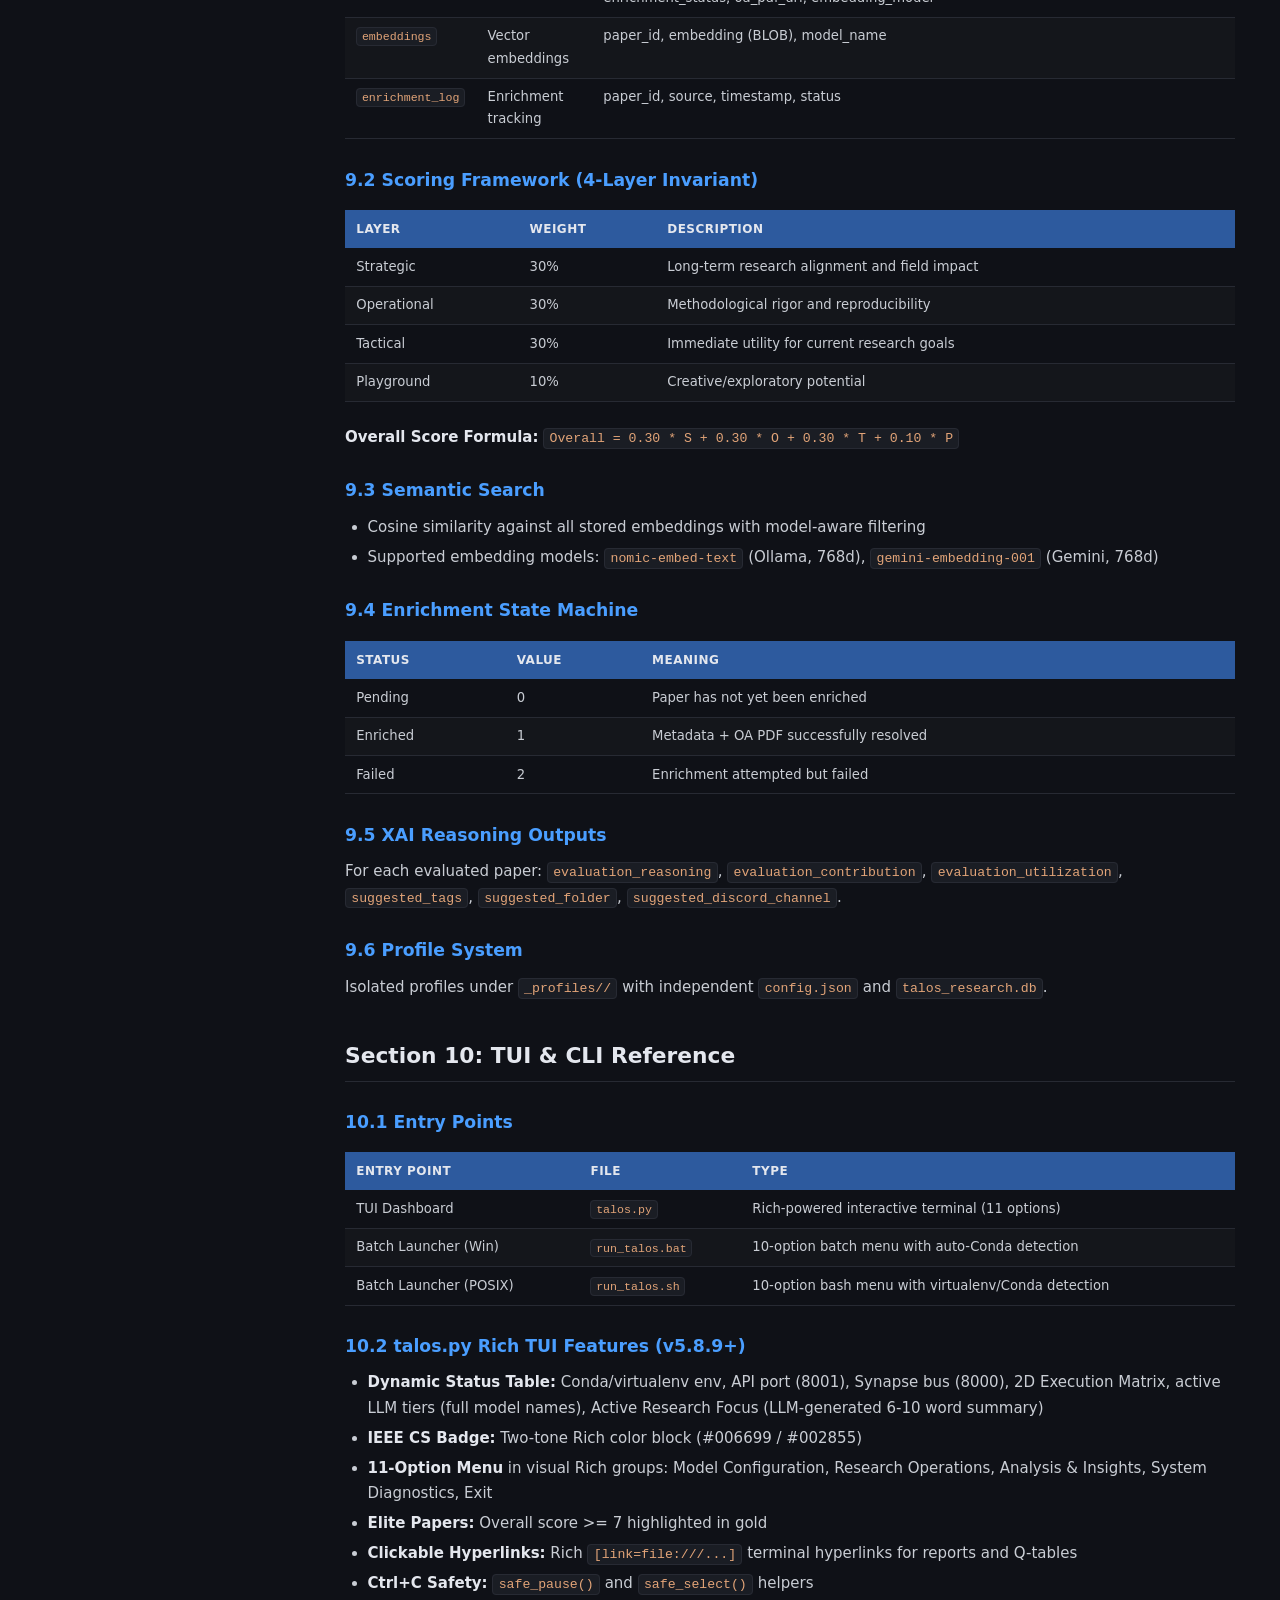
==== commit fc6090b9: "docs: add docs/index.html for GitHub Pages root resolution" ====
--- a/docs/index.html
+++ b/docs/index.html
@@ -1,11 +1,1130 @@
 <!DOCTYPE html>
-<html lang="el">
-  <head>
-    <meta charset="UTF-8" />
-    <meta http-equiv="refresh" content="0; url=SYSTEM_CAPABILITIES_MASTER.html" />
-    <title>TALOS System Capabilities</title>
-  </head>
-  <body>
-    <p>Ανακατεύθυνση στο <a href="SYSTEM_CAPABILITIES_MASTER.html">TALOS System Capabilities Master Reference</a>...</p>
-  </body>
-</html>+<html lang="en">
+<head>
+<meta charset="UTF-8">
+<meta name="viewport" content="width=device-width, initial-scale=1.0">
+<title>TALOS/ALEXANDRIA/ATHENA -- System Capabilities Master Reference v5.10.8</title>
+<style>
+  /* ===========================================================================
+     Dark Academic Theme -- Slate/Zinc palette, monospace code, sticky ToC
+     ======================================================================= */
+  :root {
+    --bg: #0f1117;
+    --bg-card: #16181d;
+    --bg-sidebar: #111318;
+    --border: #272a33;
+    --text: #c9cdd4;
+    --text-muted: #6b7280;
+    --accent: #4a9eff;
+    --accent-dim: #2d5a9e;
+    --header-text: #e4e7ee;
+    --code-bg: #1a1d24;
+    --table-stripe: #14161b;
+    --table-hover: #1e2130;
+    --link-hover: #6db3ff;
+    --scrollbar-thumb: #2a2d36;
+    --scrollbar-track: #111318;
+  }
+  * { box-sizing: border-box; margin: 0; padding: 0; }
+  html { scroll-behavior: smooth; font-size: 15px; }
+  body {
+    font-family: 'Segoe UI', system-ui, -apple-system, sans-serif;
+    background: var(--bg);
+    color: var(--text);
+    line-height: 1.7;
+    display: flex;
+    min-height: 100vh;
+  }
+
+  /* --- Scrollbar --- */
+  ::-webkit-scrollbar { width: 8px; }
+  ::-webkit-scrollbar-track { background: var(--scrollbar-track); }
+  ::-webkit-scrollbar-thumb { background: var(--scrollbar-thumb); border-radius: 4px; }
+  ::-webkit-scrollbar-thumb:hover { background: #3a3d48; }
+
+  /* --- Sidebar ToC --- */
+  nav#toc {
+    position: sticky;
+    top: 0;
+    width: 300px;
+    min-width: 300px;
+    height: 100vh;
+    overflow-y: auto;
+    background: var(--bg-sidebar);
+    border-right: 1px solid var(--border);
+    padding: 2rem 1.25rem;
+    font-size: 0.85rem;
+  }
+  nav#toc h2 {
+    color: var(--accent);
+    font-size: 1rem;
+    text-transform: uppercase;
+    letter-spacing: 0.08em;
+    margin-bottom: 1.25rem;
+    padding-bottom: 0.75rem;
+    border-bottom: 1px solid var(--border);
+  }
+  nav#toc a {
+    display: block;
+    color: var(--text-muted);
+    text-decoration: none;
+    padding: 0.3rem 0;
+    border-left: 2px solid transparent;
+    padding-left: 0.75rem;
+    transition: all 0.15s ease;
+  }
+  nav#toc a:hover,
+  nav#toc a.active {
+    color: var(--accent);
+    border-left-color: var(--accent);
+    background: rgba(74, 158, 255, 0.05);
+  }
+  nav#toc a.section-link { font-weight: 600; color: var(--text); margin-top: 0.5rem; }
+  nav#toc a.sub-link { padding-left: 2rem; }
+
+  /* --- Main Content --- */
+  main {
+    flex: 1;
+    max-width: 1000px;
+    padding: 2.5rem 3rem;
+    overflow-y: auto;
+  }
+  main h1 {
+    font-size: 2rem;
+    color: var(--header-text);
+    border-bottom: 2px solid var(--accent-dim);
+    padding-bottom: 0.75rem;
+    margin-bottom: 0.5rem;
+  }
+  main h2 {
+    font-size: 1.45rem;
+    color: var(--header-text);
+    margin-top: 2.5rem;
+    margin-bottom: 1rem;
+    padding-bottom: 0.4rem;
+    border-bottom: 1px solid var(--border);
+  }
+  main h3 {
+    font-size: 1.15rem;
+    color: var(--accent);
+    margin-top: 1.75rem;
+    margin-bottom: 0.6rem;
+  }
+  main p { margin-bottom: 0.85rem; }
+  main a { color: var(--accent); text-decoration: none; }
+  main a:hover { color: var(--link-hover); text-decoration: underline; }
+  main strong { color: var(--header-text); }
+  main ul, main ol { margin: 0.5rem 0 0.85rem 1.5rem; }
+  main li { margin-bottom: 0.3rem; }
+
+  /* --- Metadata block --- */
+  .meta-block {
+    background: var(--bg-card);
+    border: 1px solid var(--border);
+    border-radius: 6px;
+    padding: 1rem 1.25rem;
+    margin-bottom: 2rem;
+    font-size: 0.85rem;
+    color: var(--text-muted);
+  }
+  .meta-block strong { color: var(--text); }
+
+  /* --- Tables --- */
+  table {
+    width: 100%;
+    border-collapse: collapse;
+    margin: 1rem 0 1.5rem;
+    font-size: 0.88rem;
+  }
+  thead { background: var(--accent-dim); }
+  thead th {
+    color: var(--header-text);
+    text-align: left;
+    padding: 0.6rem 0.75rem;
+    font-weight: 600;
+    font-size: 0.8rem;
+    text-transform: uppercase;
+    letter-spacing: 0.04em;
+  }
+  tbody td {
+    padding: 0.5rem 0.75rem;
+    border-bottom: 1px solid var(--border);
+    vertical-align: top;
+  }
+  tbody tr:nth-child(even) { background: var(--table-stripe); }
+  tbody tr:hover { background: var(--table-hover); }
+
+  /* --- Code --- */
+  code {
+    background: var(--code-bg);
+    border: 1px solid var(--border);
+    border-radius: 4px;
+    padding: 0.15em 0.4em;
+    font-family: 'Cascadia Code', 'Fira Code', 'JetBrains Mono', 'Consolas', monospace;
+    font-size: 0.88em;
+    color: #e2a478;
+  }
+  pre {
+    background: var(--code-bg);
+    border: 1px solid var(--border);
+    border-radius: 6px;
+    padding: 1rem 1.25rem;
+    overflow-x: auto;
+    margin: 1rem 0 1.5rem;
+    font-size: 0.82rem;
+    line-height: 1.6;
+  }
+  pre code {
+    background: none;
+    border: none;
+    padding: 0;
+    color: #c9cdd4;
+    font-size: inherit;
+  }
+
+  /* --- Blockquote --- */
+  blockquote {
+    border-left: 3px solid var(--accent-dim);
+    padding: 0.5rem 1rem;
+    margin: 1rem 0;
+    background: var(--bg-card);
+    color: var(--text-muted);
+    font-style: italic;
+  }
+
+  /* --- Dividers --- */
+  hr { border: none; border-top: 1px solid var(--border); margin: 2rem 0; }
+
+  /* --- Responsive --- */
+  @media (max-width: 900px) {
+    body { flex-direction: column; }
+    nav#toc {
+      position: relative;
+      width: 100%;
+      min-width: unset;
+      height: auto;
+      max-height: 40vh;
+      border-right: none;
+      border-bottom: 1px solid var(--border);
+    }
+    main { padding: 1.5rem; }
+  }
+</style>
+</head>
+<body>
+
+<nav id="toc">
+  <h2>Table of Contents</h2>
+  <a href="#s1" class="section-link">1. System Vision & Core Architecture</a>
+  <a href="#s1-1" class="sub-link">1.1 Foundational Principle</a>
+  <a href="#s1-2" class="sub-link">1.2 Architectural Pillars</a>
+  <a href="#s1-3" class="sub-link">1.3 Data Flow</a>
+  <a href="#s1-4" class="sub-link">1.4 Operational Modes</a>
+  <a href="#s1-5" class="sub-link">1.5 System Constants</a>
+  <a href="#s2" class="section-link">2. Multi-Source Ingestion Engine</a>
+  <a href="#s2-1" class="sub-link">2.1 Standardized Output Format</a>
+  <a href="#s2-2" class="sub-link">2.2 Source Agent Inventory (16 APIs)</a>
+  <a href="#s2-3" class="sub-link">2.3 Ingestion Pipelines</a>
+  <a href="#s3" class="section-link">3. AI Provider System & Multi-Tier LLM Routing</a>
+  <a href="#s3-1" class="sub-link">3.1 Provider Architecture</a>
+  <a href="#s3-2" class="sub-link">3.2 Circuit Breaker Pattern</a>
+  <a href="#s3-3" class="sub-link">3.3 Multi-Tier Routing</a>
+  <a href="#s3-4" class="sub-link">3.4 Local-to-Local Fallback (v5.9.8)</a>
+  <a href="#s3-5" class="sub-link">3.5 2D Execution Matrix (v5.9.4)</a>
+  <a href="#s3-6" class="sub-link">3.6 4-Way Execution Mode Matrix</a>
+  <a href="#s3-7" class="sub-link">3.7 Interactive Runtime Cloud Fallback</a>
+  <a href="#s3-8" class="sub-link">3.8 HYBRID Embedding Generation</a>
+  <a href="#s4" class="section-link">4. Deep RL & Optimization (DDDQN + GWO)</a>
+  <a href="#s4-1" class="sub-link">4.1 DRL Agent Architecture</a>
+  <a href="#s4-2" class="sub-link">4.2 DRL Module Inventory</a>
+  <a href="#s4-3" class="sub-link">4.3 GWO Hyperparameter Optimization</a>
+  <a href="#s4-4" class="sub-link">4.4 Autonomous Red Tester</a>
+  <a href="#s5" class="section-link">5. SYNAPSE Event-Driven Protocol</a>
+  <a href="#s5-1" class="sub-link">5.1 Architecture</a>
+  <a href="#s5-2" class="sub-link">5.2 Outbound Event Types</a>
+  <a href="#s5-3" class="sub-link">5.3 Event Schema</a>
+  <a href="#s5-4" class="sub-link">5.4 Inbound Commands (Webhook)</a>
+  <a href="#s6" class="section-link">6. REST API Reference (19 Endpoints)</a>
+  <a href="#s6-1" class="sub-link">6.1 Endpoint Catalog</a>
+  <a href="#s6-2" class="sub-link">6.2 Pydantic v2 Model Inventory</a>
+  <a href="#s6-3" class="sub-link">6.3 Background Task System</a>
+  <a href="#s7" class="section-link">7. MCP Server Tools (4 Tools)</a>
+  <a href="#s7-1" class="sub-link">7.1 Architecture</a>
+  <a href="#s7-2" class="sub-link">7.2 Tool Inventory</a>
+  <a href="#s7-3" class="sub-link">7.3 Configuration</a>
+  <a href="#s8" class="section-link">8. Analysis & Reporting Modules</a>
+  <a href="#s8-1" class="sub-link">8.1 Analysis Module Inventory</a>
+  <a href="#s8-2" class="sub-link">8.2 Graphify AST Knowledge Graph</a>
+  <a href="#s8-3" class="sub-link">8.3 Query Translator (PYTHIA)</a>
+  <a href="#s8-4" class="sub-link">8.4 Model Manager</a>
+  <a href="#s8-5" class="sub-link">8.5 Research Pivot</a>
+  <a href="#s9" class="section-link">9. Database & Persistence</a>
+  <a href="#s9-1" class="sub-link">9.1 Database Schema</a>
+  <a href="#s9-2" class="sub-link">9.2 Scoring Framework</a>
+  <a href="#s9-3" class="sub-link">9.3 Semantic Search</a>
+  <a href="#s9-4" class="sub-link">9.4 Enrichment State Machine</a>
+  <a href="#s9-5" class="sub-link">9.5 XAI Reasoning Outputs</a>
+  <a href="#s9-6" class="sub-link">9.6 Profile System</a>
+  <a href="#s10" class="section-link">10. TUI & CLI Reference</a>
+  <a href="#s10-1" class="sub-link">10.1 Entry Points</a>
+  <a href="#s10-2" class="sub-link">10.2 talos.py Rich TUI Features</a>
+  <a href="#s10-3" class="sub-link">10.3 run_talos.bat / run_talos.sh</a>
+  <a href="#s10-4" class="sub-link">10.4 Enterprise Logging</a>
+  <a href="#s11" class="section-link">11. Configuration & Environment</a>
+  <a href="#s11-1" class="sub-link">11.1 Environment Variables</a>
+  <a href="#s11-2" class="sub-link">11.2 config.json Keys</a>
+  <a href="#s12" class="section-link">12. Deployment & Infrastructure</a>
+  <a href="#s12-1" class="sub-link">12.1 Deployment Options</a>
+  <a href="#s12-2" class="sub-link">12.2 Hardware Requirements</a>
+  <a href="#s12-3" class="sub-link">12.3 Docker Support</a>
+  <a href="#s13" class="section-link">13. Documentation Canon (15-File Sync)</a>
+  <a href="#s13-1" class="sub-link">13.1 The 15 Canonical Files</a>
+  <a href="#s13-2" class="sub-link">13.2 Code Version Synchronicity</a>
+  <a href="#s14" class="section-link">14. Test Suite</a>
+  <a href="#s14-1" class="sub-link">14.1 Test Inventory</a>
+  <a href="#s14-2" class="sub-link">14.2 Verification Gates</a>
+  <a href="#s15" class="section-link">15. v5.9.10 to v5.9.13 New Capabilities</a>
+</nav>
+
+<main>
+
+<h1>TALOS/ALEXANDRIA/ATHENA<br>System Capabilities Master Reference v5.10.8</h1>
+
+<div style="text-align:center; margin: 1rem 0 1.5rem;">
+  <a href="https://www.computer.org/" target="_blank" rel="noopener" style="display:inline-block; text-decoration:none;">
+    <span style="display:inline-block; background:linear-gradient(135deg, #006699 50%, #002855 50%); color:#ffffff; font-family:'Segoe UI','Helvetica Neue',sans-serif; font-size:0.95rem; font-weight:600; padding:0.55rem 1.25rem; border-radius:50px; letter-spacing:0.02em; box-shadow:0 2px 8px rgba(0,102,153,0.25); border:1px solid rgba(255,255,255,0.15);">
+      Supported by IEEE Computer Society WEIGD Student Support Fund (2026)
+    </span>
+  </a>
+</div>
+
+<div class="meta-block">
+  <strong>Document ID:</strong> TALOS-SYS-CAP-001 &nbsp;|&nbsp;
+  <strong>Classification:</strong> Public Reference &nbsp;|&nbsp;
+  <strong>Scope:</strong> TALOS Research Intelligence Platform (Headless FastAPI Backend + React Frontend + SYNAPSE Protocol + Graphify AST Intelligence) &nbsp;|&nbsp;
+  <strong>Last Updated:</strong> 2026-08-22 &nbsp;|&nbsp;
+  <strong>Version:</strong> v5.10.8 -- Comprehensive TUI Feature Audit & Profile Management Restoration
+</div>
+
+<!-- ===================================================================== -->
+<h2 id="s1">Section 1: System Vision & Core Architecture</h2>
+
+<h3 id="s1-1">1.1 Foundational Principle</h3>
+
+<p>TALOS is an autonomous Research Intelligence Platform that ingests, evaluates, synthesizes, and visualizes scientific knowledge across 16 academic sources. It replaces manual systematic literature review workflows with an AI-driven, DRL-orchestrated pipeline that maintains a human-in-the-loop at every critical decision boundary. The system operates as a microservice within the broader ALEXANDRIA Ecosystem -- a distributed research intelligence mesh that communicates via the SYNAPSE Event-Driven Protocol. Starting in v5.9.10, TALOS also introspects its own codebase through a vendored Graphify AST Knowledge Graph engine, generating interactive dependency visualizations and architectural intelligence reports directly from source code.</p>
+
+<h3 id="s1-2">1.2 Architectural Pillars</h3>
+
+<p>The system operates as a five-layer architecture:</p>
+
+<table>
+  <thead><tr><th>Layer</th><th>Component</th><th>Role</th></tr></thead>
+  <tbody>
+    <tr><td><strong>Frontend</strong></td><td>React 18 with Tailwind CSS and Shadcn UI</td><td>User-facing dashboard leveraging the REST API</td></tr>
+    <tr><td><strong>Backend</strong></td><td><code>src/api/main_api.py</code> (19 endpoints)</td><td>Headless FastAPI facade exposing all core capabilities</td></tr>
+    <tr><td><strong>AI Core</strong></td><td><code>src/core/ai_manager.py</code> (4 providers + circuit breaker + 2D matrix)</td><td>Multi-provider LLM orchestration with hardware-aware routing and interactive cloud fallback</td></tr>
+    <tr><td><strong>Persistence</strong></td><td><code>src/core/database_manager.py</code></td><td>SQLite + multi-model vector embeddings (Ollama + Gemini)</td></tr>
+    <tr><td><strong>Integration</strong></td><td><code>src/integration/synapse_client.py</code> + <code>src/mcp_server.py</code> + <code>src/analysis/graphify_adapter.py</code></td><td>SYNAPSE Event Bus + MCP Tool Server + AST Knowledge Graph Intelligence</td></tr>
+  </tbody>
+</table>
+
+<h3 id="s1-3">1.3 Data Flow</h3>
+
+<pre><code>User (React UI) --> FastAPI (:8001) --> src/core/*.py --> src/ingestion/*.py --> External APIs
+                          ^                                    |
+                          |                                    v
+                     SYNAPSE Bus (:8000)              data/talos_research.db
+                          |                          (SQLite + Embeddings)
+                     MCP Server (Cherry Studio)             ^
+                          |                                 |
+              vendor/graphify/ --> AST KG --> data/reports/graphify_out/
+                          |                                 |
+                     config.json + .env (Configuration + Secrets)</code></pre>
+
+<h3 id="s1-4">1.4 Operational Modes</h3>
+<ul>
+  <li><strong>Production:</strong> Headless FastAPI listener on port 8001, React frontend consuming the API</li>
+  <li><strong>Development:</strong> <code>uvicorn src.api.main_api:app --reload --port 8001</code></li>
+  <li><strong>Background Services:</strong> Scraping pipeline, GWO optimizer, DRL training, Autonomous Red Tester -- all via FastAPI BackgroundTasks</li>
+  <li><strong>CLI:</strong> <code>talos.py</code> (Rich-powered TUI, 11 options) retains full terminal-mode access for maintenance, diagnostics, and Graphify AST generation</li>
+  <li><strong>SYNAPSE Webhook:</strong> <code>POST /api/v1/synapse/webhook</code> receives external commands from other ALEXANDRIA microservices</li>
+  <li><strong>MCP Server:</strong> <code>src/mcp_server.py</code> exposes 4 tools to MCP-compatible clients like Cherry Studio</li>
+  <li><strong>Graphify AST Pipeline:</strong> Generates interactive D3.js AST knowledge graphs from the TALOS codebase with academic print theme toggle</li>
+</ul>
+
+<h3 id="s1-5">1.5 System Constants</h3>
+
+<table>
+  <thead><tr><th>Constant</th><th>Value</th><th>Source File</th></tr></thead>
+  <tbody>
+    <tr><td>TALOS_VERSION</td><td>"5.9.13"</td><td><code>config/settings.py</code></td></tr>
+    <tr><td>TALOS_API_PORT</td><td>8001</td><td><code>config/settings.py</code></td></tr>
+    <tr><td>SYNAPSE_BUS_URL</td><td>http://localhost:8000/api/v1/events</td><td><code>config/settings.py</code></td></tr>
+    <tr><td>FAST_EDGE_MODEL</td><td>fermionresearch/Neutrino-8B</td><td><code>config/settings.py</code></td></tr>
+    <tr><td>FAST_EDGE_BASE_URL</td><td>http://127.0.0.1:11435/v1</td><td><code>config/settings.py</code></td></tr>
+    <tr><td>HEAVY_REASONING_MODEL</td><td>qwen2.5:14b</td><td><code>config/settings.py</code></td></tr>
+    <tr><td>OLLAMA_BASE_URL</td><td>http://127.0.0.1:11434</td><td><code>config/settings.py</code></td></tr>
+    <tr><td>TALOS_NETWORK_STRATEGY</td><td>strict_local</td><td><code>config/settings.py</code></td></tr>
+    <tr><td>TALOS_HARDWARE_STRATEGY</td><td>cpu_gpu_split</td><td><code>config/settings.py</code></td></tr>
+    <tr><td>TALOS_FAST_ROUTING</td><td>local</td><td><code>config/settings.py</code></td></tr>
+    <tr><td>TALOS_HEAVY_ROUTING</td><td>local</td><td><code>config/settings.py</code></td></tr>
+    <tr><td>DEFAULT_TIER</td><td>fast</td><td><code>config/settings.py</code></td></tr>
+    <tr><td>TALOS_CLOUD_PROVIDER</td><td>gemini</td><td><code>config/settings.py</code></td></tr>
+  </tbody>
+</table>
+
+<!-- ===================================================================== -->
+<h2 id="s2">Section 2: Multi-Source Ingestion Engine</h2>
+
+<h3 id="s2-1">2.1 Standardized Output Format</h3>
+
+<p>TALOS ingests academic literature from <strong>16 independent APIs</strong>, each implemented as a standalone source agent under <code>src/ingestion/</code>. Every agent conforms to:</p>
+
+<pre><code>{
+  "doi": "string or null",
+  "url": "string or null",
+  "title": "string",
+  "authors_str": "string",
+  "publication_year": "integer or null",
+  "abstract": "string or null",
+  "source": "string"
+}</code></pre>
+
+<h3 id="s2-2">2.2 Source Agent Inventory (16 APIs)</h3>
+
+<table>
+  <thead><tr><th>Source</th><th>Module</th><th>Auth Model</th><th>Rate Limit Handling</th></tr></thead>
+  <tbody>
+    <tr><td>ArXiv</td><td><code>src/ingestion/arxiv.py</code></td><td>Public API</td><td>Exponential backoff</td></tr>
+    <tr><td>IEEE Xplore</td><td><code>src/ingestion/ieee.py</code></td><td>API key</td><td>Exponential backoff</td></tr>
+    <tr><td>Semantic Scholar</td><td><code>src/ingestion/semantic_scholar.py</code></td><td>Public API</td><td>100 req/5min batch</td></tr>
+    <tr><td>Springer Nature</td><td><code>src/ingestion/springer.py</code></td><td>API key</td><td>Exponential backoff</td></tr>
+    <tr><td>OpenAlex</td><td><code>src/ingestion/openalex.py</code></td><td>Public API</td><td>Polite crawl delay</td></tr>
+    <tr><td>DBLP</td><td><code>src/ingestion/dblp.py</code></td><td>Public API</td><td>Basic rate limit</td></tr>
+    <tr><td>Elsevier/Scopus</td><td><code>src/ingestion/elsevier.py</code></td><td>API key + institutional token (elsapy, graceful import degradation)</td><td>Exponential backoff</td></tr>
+    <tr><td>CORE</td><td><code>src/ingestion/core.py</code></td><td>API key</td><td>Exponential backoff</td></tr>
+    <tr><td>CrossRef</td><td><code>src/ingestion/crossref.py</code></td><td>Public API</td><td>Polite crawl delay</td></tr>
+    <tr><td>OpenArchives</td><td><code>src/ingestion/openarchives.py</code></td><td>Public OAI-PMH</td><td>Polite crawl delay</td></tr>
+    <tr><td>PubMed</td><td><code>src/ingestion/pubmed.py</code></td><td>Public NCBI API</td><td>3 req/sec</td></tr>
+    <tr><td>Sci.gov</td><td><code>src/ingestion/scigov.py</code></td><td>Public API</td><td>Basic rate limit</td></tr>
+    <tr><td>OSTI.gov</td><td><code>src/ingestion/osti.py</code></td><td>Public API</td><td>Basic rate limit</td></tr>
+    <tr><td>PLOS</td><td><code>src/ingestion/plos.py</code></td><td>Public API</td><td>Basic rate limit</td></tr>
+    <tr><td>OpenReview</td><td><code>src/ingestion/openreview.py</code></td><td>Public API (optional credentials)</td><td>Rate limit + backoff</td></tr>
+    <tr><td>OpenAIRE</td><td><code>src/ingestion/openaire.py</code></td><td>Public API (optional bearer token)</td><td>Rate limit + backoff</td></tr>
+  </tbody>
+</table>
+
+<h3 id="s2-3">2.3 Ingestion Pipelines</h3>
+<ul>
+  <li><strong>Daily Search</strong> (<code>src/ingestion/daily_search.py</code>): Concurrent 16-source fetch with deduplication and two-stage AI evaluation (Flash pre-screen, Pro deep analysis)</li>
+  <li><strong>Historical Search</strong> (<code>src/ingestion/historic_search.py</code>): Year-by-year backfill with epoch deduplication logic</li>
+  <li><strong>Grey Literature Miner</strong> (<code>src/ingestion/grey_literature_miner.py</code>): DuckDuckGo web search for preprints, technical reports, and white papers</li>
+  <li><strong>PDF Downloader</strong> (<code>src/ingestion/pdf_downloader.py</code>): ThreadPoolExecutor-batched Open Access PDF retrieval (15 workers)</li>
+  <li><strong>Zotero Connector</strong> (<code>src/ingestion/zotero_connector.py</code>): Bi-directional sync with Zotero cloud library (graceful pyzotero import degradation)</li>
+  <li><strong>Metadata Enricher</strong> (<code>src/ingestion/metadata_enricher.py</code>): DOI resolution and metadata augmentation via OpenAlex, Crossref, DBLP, Semantic Scholar fallback chain</li>
+  <li><strong>Data Enricher</strong> (<code>src/ingestion/data_enricher.py</code>): Unpaywall API integration for OA status and PDF links</li>
+</ul>
+
+<!-- ===================================================================== -->
+<h2 id="s3">Section 3: AI Provider System & Multi-Tier LLM Routing</h2>
+
+<h3 id="s3-1">3.1 Provider Architecture (AIManager v3.9+)</h3>
+
+<p>The AI Manager (<code>src/core/ai_manager.py</code>) implements a nine-provider Universal Cloud Mesh (v5.9.18) with automatic fallback and independent per-provider circuit breakers. Gemini remains the primary non-OpenAI-compatible path via the Google Generative AI SDK, while eight OpenAI-compatible redundancy providers are driven by a unified dictionary registry (<code>OPENAI_COMPATIBLE_REGISTRY</code>) and a single request handler (<code>_execute_openai_compatible_request</code>):</p>
+
+<table>
+  <thead><tr><th>Provider</th><th>Type</th><th>SDK</th><th>Authentication</th><th>Use Case</th></tr></thead>
+  <tbody>
+    <tr><td>Gemini</td><td>Cloud</td><td>google-genai SDK</td><td>GEMINI_API_KEY</td><td>Primary cloud text generation + embedding fallback</td></tr>
+    <tr><td>NVIDIA NIM</td><td>Cloud</td><td>OpenAI-compatible</td><td>NVIDIA_API_KEY</td><td>nvidia/nemotron-3-ultra (integrate.api.nvidia.com/v1)</td></tr>
+    <tr><td>Groq</td><td>Cloud</td><td>OpenAI-compatible</td><td>GROQ_API_KEY</td><td>llama-3.3-70b-versatile (api.groq.com)</td></tr>
+    <tr><td>Cerebras</td><td>Cloud</td><td>OpenAI-compatible</td><td>CEREBRAS_API_KEY</td><td>llama-3.1-70b (api.cerebras.ai)</td></tr>
+    <tr><td>GitHub Models</td><td>Cloud</td><td>OpenAI-compatible</td><td>GITHUB_TOKEN</td><td>gpt-4o-mini (models.inference.ai.azure.com)</td></tr>
+    <tr><td>Mistral</td><td>Cloud</td><td>OpenAI-compatible</td><td>MISTRAL_API_KEY</td><td>mistral-small-latest (api.mistral.ai)</td></tr>
+    <tr><td>OpenRouter</td><td>Cloud</td><td>OpenAI-compatible</td><td>OPENROUTER_API_KEY</td><td>meta-llama/llama-3.3-70b-instruct:free (openrouter.ai)</td></tr>
+    <tr><td>DeepSeek</td><td>Cloud</td><td>OpenAI-compatible</td><td>DEEPSEEK_API_KEY</td><td>deepseek-chat (api.deepseek.com)</td></tr>
+    <tr><td>HuggingFace</td><td>Cloud</td><td>OpenAI-compatible</td><td>HF_TOKEN</td><td>meta-llama/Llama-3.3-70B-Instruct (router.huggingface.co)</td></tr>
+    <tr><td>Local/Ollama</td><td>Local</td><td>OpenAI-compatible</td><td>TALOS_USE_LOCAL=1</td><td>Offline-first operation</td></tr>
+  </tbody>
+</table>
+
+<h3 id="s3-2">3.2 Circuit Breaker Pattern</h3>
+<ul>
+  <li>Failure threshold: 5 consecutive failures</li>
+  <li>On threshold exceeded: circuit opens, provider skipped for rest of session</li>
+  <li>On success: failure counter resets to 0</li>
+  <li>Rate limit errors (HTTP 429) counted separately -- only trip circuit after multiple consecutive rate limits</li>
+</ul>
+
+<h3 id="s3-3">3.3 Multi-Tier LLM Routing Architecture (v5.7.1 + v5.9.1)</h3>
+
+<p>TALOS implements a three-tier LLM routing architecture with independent per-tier routing control:</p>
+
+<table>
+  <thead><tr><th>Tier</th><th>Default Model</th><th>Default Endpoint</th><th>Routing Env Var</th></tr></thead>
+  <tbody>
+    <tr><td><strong>Fast Edge</strong></td><td>fermionresearch/Neutrino-8B</td><td>http://127.0.0.1:11435/v1</td><td>TALOS_FAST_ROUTING</td></tr>
+    <tr><td><strong>Heavy Reasoning</strong></td><td>qwen2.5:14b</td><td>http://127.0.0.1:11434</td><td>TALOS_HEAVY_ROUTING</td></tr>
+    <tr><td><strong>Cloud Provider</strong></td><td>Universal Cloud Mesh (9 providers)</td><td>API endpoints</td><td>TALOS_CLOUD_PROVIDER</td></tr>
+  </tbody>
+</table>
+
+<h3 id="s3-4">3.4 Local-to-Local Fallback (v5.9.8)</h3>
+
+<p>When the Fast Edge CPU tier (port 11435) fails with a <code>ConnectionError</code>, the system automatically falls back to the local GPU Ollama endpoint (port 11434) <strong>first</strong>, preserving air-gapped operation. Only if both local endpoints fail does it attempt cloud fallback (when network strategy permits).</p>
+
+<h3 id="s3-5">3.5 2D Execution Matrix (Network x Hardware Strategies) -- v5.9.4</h3>
+
+<p>The legacy <code>TALOS_EXECUTION_MODE</code> is superseded by a richer 2D model.</p>
+
+<h4>Network Strategy (TALOS_NETWORK_STRATEGY)</h4>
+<table>
+  <thead><tr><th>Strategy</th><th>Local Inference</th><th>Cloud Inference</th><th>Cross-Environment Fallback</th></tr></thead>
+  <tbody>
+    <tr><td><strong>strict_local</strong></td><td>Required</td><td>Forbidden</td><td>Never</td></tr>
+    <tr><td><strong>local_first</strong></td><td>Primary</td><td>Fallback</td><td>Local to Cloud on ConnectionError</td></tr>
+    <tr><td><strong>cloud_first</strong></td><td>Fallback</td><td>Primary</td><td>Cloud to Local on any cloud failure</td></tr>
+    <tr><td><strong>strict_cloud</strong></td><td>Forbidden</td><td>Required</td><td>Never</td></tr>
+  </tbody>
+</table>
+
+<h4>Hardware Strategy (TALOS_HARDWARE_STRATEGY)</h4>
+<table>
+  <thead><tr><th>Strategy</th><th>Fast Tier Endpoint</th><th>Heavy Tier Endpoint</th></tr></thead>
+  <tbody>
+    <tr><td><strong>cpu_only</strong></td><td>Port 11435 (CPU)</td><td>Port 11435 (CPU) -- GPU endpoint unused</td></tr>
+    <tr><td><strong>gpu_only</strong></td><td>Port 11434 (GPU)</td><td>Port 11434 (GPU) -- CPU endpoint unused</td></tr>
+    <tr><td><strong>cpu_gpu_split</strong></td><td>Port 11435 (CPU, Neutrino-8B)</td><td>Port 11434 (GPU, Qwen-14B)</td></tr>
+  </tbody>
+</table>
+
+<h3 id="s3-6">3.6 4-Way Execution Mode Matrix (v5.9.1 -- Legacy Compatibility)</h3>
+
+<table>
+  <thead><tr><th>Mode</th><th>Fast Tier Routing</th><th>Heavy Tier Routing</th><th>Use Case</th></tr></thead>
+  <tbody>
+    <tr><td><strong>1. Pure Local</strong></td><td>Local CPU (Neutrino-8B)</td><td>Local GPU (Qwen-14B)</td><td>Air-gapped operation</td></tr>
+    <tr><td><strong>2. Edge-to-Cloud Hybrid</strong></td><td>Local CPU (Neutrino-8B)</td><td>Cloud API (Gemini)</td><td>Fast screening + deep cloud analysis</td></tr>
+    <tr><td><strong>3. Cloud-to-Edge Hybrid</strong></td><td>Cloud API (Gemini)</td><td>Local GPU (Qwen-14B)</td><td>Cloud pre-screening + local deep analysis</td></tr>
+    <tr><td><strong>4. Pure Cloud</strong></td><td>Cloud API (Gemini)</td><td>Cloud API (Gemini)</td><td>Maximum throughput, no local compute</td></tr>
+  </tbody>
+</table>
+
+<h3 id="s3-7">3.7 Interactive Runtime Cloud Fallback (v5.9.3)</h3>
+<ul>
+  <li>On <code>ConnectionError</code> in Fast Edge tier: checks <code>sys.stdin.isatty()</code></li>
+  <li>If interactive: prompts via <code>questionary</code> -- "Switch to Cloud fallback?"</li>
+  <li>If Yes: sets <code>TALOS_FAST_ROUTING=cloud</code> for the session</li>
+  <li>If No or non-interactive: fails gracefully with log message</li>
+</ul>
+
+<h3 id="s3-8">3.8 HYBRID Embedding Generation</h3>
+<ul>
+  <li><strong>Primary:</strong> Ollama native <code>/api/embed</code> (nomic-embed-text, 768 dimensions)</li>
+  <li><strong>Fallback:</strong> Gemini <code>gemini-embedding-001</code> via google-genai SDK v2 (768 dimensions)</li>
+  <li><strong>Deprecated:</strong> HuggingFace embedding</li>
+  <li><strong>Result:</strong> <code>(List[List[float]], model_name)</code> tuple for model-tagging in database</li>
+</ul>
+
+<!-- ===================================================================== -->
+<h2 id="s4">Section 4: Deep Reinforcement Learning & Optimization (DDDQN + GWO)</h2>
+
+<h3 id="s4-1">4.1 DRL Agent Architecture</h3>
+
+<p>The TALOS DRL Agent employs a <strong>Double Dueling Deep Q-Network with 3-layer LSTM</strong> (DuelingLSTM architecture).</p>
+
+<table>
+  <thead><tr><th>Component</th><th>Value</th></tr></thead>
+  <tbody>
+    <tr><td>Network Architecture</td><td>DuelingLSTM (3-layer LSTM 128->64->32 + LayerNorm + dueling V/A heads)</td></tr>
+    <tr><td>State Space</td><td>Provider-aware: 1 + 16 sources + 2 streaks + 4 providers = 23 dimensions</td></tr>
+    <tr><td>Action Space</td><td>16 sources + 1 sleep = 17 actions (indices 0..15 = sources, 16 = sleep)</td></tr>
+    <tr><td>Reward Signal</td><td>+20 (score >= 8.0), +5 (score >= 6.0), -10 (score < 6.0)</td></tr>
+    <tr><td>Exploration</td><td>Epsilon-greedy with exponential decay</td></tr>
+    <tr><td>GWO-Optimized Hyperparameters</td><td>LR=3.361e-05, GAMMA=0.6983, EPS_DECAY=0.9202</td></tr>
+    <tr><td>Cooldown Mechanism</td><td>5-step lockout for negative-reward actions with random override</td></tr>
+    <tr><td>Persistence</td><td><code>models/dddqn_trained.pth</code>, <code>models/dddqn_partial.pth</code>, <code>models/talos_drl.pth</code></td></tr>
+  </tbody>
+</table>
+
+<h3 id="s4-2">4.2 DRL Module Inventory</h3>
+
+<table>
+  <thead><tr><th>Module</th><th>Purpose</th></tr></thead>
+  <tbody>
+    <tr><td><code>src/ai/drl/talos_env.py</code> (v3.2)</td><td>Gymnasium-compliant 16-source environment with 23-dim provider-aware observation space and 17-action space</td></tr>
+    <tr><td><code>src/ai/drl/drl_networks.py</code> (v1.0)</td><td>Pluggable network architectures: DuelingLSTM with common interface</td></tr>
+    <tr><td><code>src/ai/drl/drl_agent.py</code> (v2.1)</td><td>Double Dueling DQN with <code>network_class</code> dependency injection and auto-reconstruction for 23/17 dimensions</td></tr>
+    <tr><td><code>src/ai/drl/drl_trainer.py</code> (v1.4)</td><td>Epsilon-greedy training with Ctrl+C graceful partial save</td></tr>
+    <tr><td><code>src/ai/drl/live_agent_sources.py</code> (v1.1)</td><td>Dynamic source discovery via module scanning (16 sources)</td></tr>
+    <tr><td><code>src/ai/drl/live_agent_orchestrator.py</code> (v1.2)</td><td>Main loop with cooldown, provider tracking, reward calculation, 23-dim state</td></tr>
+    <tr><td><code>src/ai/drl/talos_live_agent.py</code> (v3.2)</td><td>CLI entry for live API-fetching DRL agent with argparse</td></tr>
+    <tr><td><code>src/ai/drl/talos_service.py</code> (v2.0)</td><td>24/7 autonomous research daemon with Telegram/Discord/Email notifications</td></tr>
+  </tbody>
+</table>
+
+<h3 id="s4-3">4.3 GWO Hyperparameter Optimization</h3>
+
+<p>The Grey Wolf Optimizer (<code>src/ai/optimizers/gwo_rl_optimizer.py</code> v2.0) tunes the DRL agent's hyperparameters via a bio-inspired swarm intelligence algorithm (Mirjalili 2014).</p>
+
+<table>
+  <thead><tr><th>Parameter</th><th>Optimized Value</th><th>Range</th></tr></thead>
+  <tbody>
+    <tr><td>Learning Rate</td><td>3.361e-05</td><td>[1e-6, 1e-2]</td></tr>
+    <tr><td>Gamma (Discount)</td><td>0.6983</td><td>[0.5, 0.999]</td></tr>
+    <tr><td>Epsilon Decay</td><td>0.9202</td><td>[0.8, 0.999]</td></tr>
+  </tbody>
+</table>
+
+<ul>
+  <li><strong>GWO API:</strong> <code>POST /api/v1/optimize/gwo</code></li>
+  <li><strong>GWO History:</strong> <code>GET /api/v1/optimize/gwo/history</code> for Recharts</li>
+  <li><strong>GWO Live Dashboard:</strong> Dash 3D scatter at localhost:8050</li>
+  <li><strong>Model Artifacts:</strong> <code>models/gwo_foraging_hyperparameters.json</code>, <code>models/gwo_history.json</code>, <code>models/gwo_progress.json</code>, <code>models/gwo_llm_router_reward_weights.json</code></li>
+</ul>
+
+<h3 id="s4-4">4.4 Autonomous Red Tester (RL-Driven Chaos Engineering) -- v5.9.0 / v5.9.7 / v5.9.16</h3>
+
+<p>The Autonomous Red Tester (<code>src/ai/testing/red_tester.py</code>) stress-tests TALOS components using a Non-Stationary Epsilon-Greedy Multi-Armed Bandit with LLM-as-a-Judge diagnostics. In v5.9.16 it was renamed from <code>autonomous_tester.py</code> and upgraded with Deep API Fuzzing and LLM Context Truncation.</p>
+
+<table>
+  <thead><tr><th>Component</th><th>Value</th></tr></thead>
+  <tbody>
+    <tr><td>Algorithm</td><td>Non-Stationary Epsilon-Greedy MAB</td></tr>
+    <tr><td>Epsilon</td><td>0.2</td></tr>
+    <tr><td>Learning Rate (Alpha)</td><td>0.1</td></tr>
+    <tr><td>Target Discovery</td><td>Hybrid discovery (<code>_discover_all_targets()</code>) -- 70+ CLI arms plus 4 API fuzzing arms</td></tr>
+    <tr><td>Test Method</td><td>CLI: subprocess with <code>--help</code>; API: <code>requests</code> with 3-second timeout</td></tr>
+    <tr><td>Timeout</td><td>5 seconds (CLI) / 3 seconds (API) per target</td></tr>
+    <tr><td>Rewards</td><td>+50 (crash), -1 (pass)</td></tr>
+    <tr><td>Deep API Fuzzing</td><td>4 arms against <code>http://127.0.0.1:8001</code>: malformed webhook JSON, negative paper ID, empty semantic query, invalid scrape source (v5.9.16)</td></tr>
+    <tr><td>Graceful Rejection</td><td>API 400/404/422 handled correctly = pass (reward -1)</td></tr>
+    <tr><td>Unhandled Exception</td><td>API HTTP 5xx or timeout = crash (reward +50, status/body fed to LLM)</td></tr>
+    <tr><td>Diagnostics</td><td>Fast Edge LLM 2-sentence crash analysis</td></tr>
+    <tr><td>LLM Context Truncation</td><td><code>_protect_context_window()</code> clips error output to last 2000 chars (v5.9.16)</td></tr>
+    <tr><td>Persistence</td><td><code>data/red_tester_q_table.json</code> (with launch reconciliation)</td></tr>
+    <tr><td>Reports</td><td><code>data/reports/red_tester/CRASH_REPORT_{timestamp}.md</code></td></tr>
+    <tr><td>Fragility Labels</td><td>STABLE, LOW, MODERATE, HIGH_FRAGILITY</td></tr>
+    <tr><td>Clickable Paths</td><td>Rich <code>[link=file:///...]</code> terminal hyperlinks (v5.9.8)</td></tr>
+    <tr><td>API Endpoints</td><td><code>GET /api/v1/tester/status</code>, <code>GET /api/v1/tester/reports</code></td></tr>
+  </tbody>
+</table>
+
+<!-- ===================================================================== -->
+<h2 id="s5">Section 5: SYNAPSE Event-Driven Protocol (v5.7.0)</h2>
+
+<h3 id="s5-1">5.1 Architecture</h3>
+
+<table>
+  <thead><tr><th>Module</th><th>Role</th><th>Port</th></tr></thead>
+  <tbody>
+    <tr><td><code>src/integration/synapse_client.py</code></td><td>EventEmitter -- pushes JSON events OUT</td><td>Dest: localhost:8000</td></tr>
+    <tr><td><code>src/api/synapse_routes.py</code></td><td>Webhook Receiver -- accepts commands IN</td><td>Listen: :8001/api/v1/synapse/webhook</td></tr>
+  </tbody>
+</table>
+
+<h3 id="s5-2">5.2 Outbound Event Types</h3>
+
+<table>
+  <thead><tr><th>Event Type</th><th>Trigger</th><th>Payload</th></tr></thead>
+  <tbody>
+    <tr><td><code>paper_discovered</code></td><td>New paper found during scrape</td><td>DOI, title, source, score</td></tr>
+    <tr><td><code>paper_evaluated</code></td><td>AI evaluation complete</td><td>Paper ID, scores, reasoning</td></tr>
+    <tr><td><code>search_completed</code></td><td>Search pipeline finishes</td><td>Source count, total papers, duration</td></tr>
+    <tr><td><code>gwo_optimized</code></td><td>GWO run complete</td><td>Best params, best reward, iterations</td></tr>
+    <tr><td><code>agent_step</code></td><td>DRL agent takes an action</td><td>Episode, step, action, reward</td></tr>
+    <tr><td><code>agent_episode_end</code></td><td>DRL episode terminates</td><td>Episode, total reward, epsilon</td></tr>
+  </tbody>
+</table>
+
+<h3 id="s5-3">5.3 Event Schema (Mandatory Fields)</h3>
+
+<pre><code>{
+  "event_id": "UUID4",
+  "timestamp": "ISO 8601",
+  "event_type": "paper_discovered | paper_evaluated | search_completed | gwo_optimized | agent_step | agent_episode_end",
+  "source": "talos",
+  "payload": {}
+}</code></pre>
+
+<h3 id="s5-4">5.4 Inbound Commands (Webhook)</h3>
+
+<p><code>POST /api/v1/synapse/webhook</code> accepts:</p>
+
+<table>
+  <thead><tr><th>Command</th><th>Parameters</th><th>Action</th></tr></thead>
+  <tbody>
+    <tr><td><code>trigger_search</code></td><td><code>{source_filter: [...]}</code></td><td>Triggers daily search pipeline</td></tr>
+    <tr><td><code>trigger_evaluation</code></td><td><code>{paper_id: int}</code></td><td>Evaluates a specific paper</td></tr>
+    <tr><td><code>get_status</code></td><td><code>{}</code></td><td>Returns system health</td></tr>
+    <tr><td><code>shutdown</code></td><td><code>{}</code></td><td>Graceful process shutdown</td></tr>
+  </tbody>
+</table>
+
+<!-- ===================================================================== -->
+<h2 id="s6">Section 6: REST API Reference (19 Endpoints)</h2>
+
+<h3 id="s6-1">6.1 Endpoint Catalog</h3>
+
+<table>
+  <thead><tr><th>#</th><th>Method</th><th>Path</th><th>Description</th><th>Response Model</th></tr></thead>
+  <tbody>
+    <tr><td>E01</td><td><code>GET</code></td><td><code>/api/v1/health</code></td><td>System health, DB stats, embedding coverage</td><td><code>SystemHealth</code></td></tr>
+    <tr><td>E02</td><td><code>GET</code></td><td><code>/api/v1/papers</code></td><td>Paginated paper list (sorted by overall_score)</td><td><code>PaginatedPapers</code></td></tr>
+    <tr><td>E03</td><td><code>GET</code></td><td><code>/api/v1/papers/{paper_id}</code></td><td>Full paper detail (all 28+ columns)</td><td><code>PaperDetail</code></td></tr>
+    <tr><td>E04</td><td><code>POST</code></td><td><code>/api/v1/papers/{paper_id}/evaluate</code></td><td>Single-paper AI evaluation (BgTasks)</td><td><code>TaskStatus</code></td></tr>
+    <tr><td>E05</td><td><code>POST</code></td><td><code>/api/v1/search/semantic</code></td><td>Natural-language semantic vector search</td><td><code>SemanticSearchResponse</code></td></tr>
+    <tr><td>E06</td><td><code>POST</code></td><td><code>/api/v1/scrape/trigger</code></td><td>Trigger daily scrape pipeline (BgTasks)</td><td><code>TaskStatus</code></td></tr>
+    <tr><td>E07</td><td><code>POST</code></td><td><code>/api/v1/optimize/gwo</code></td><td>Trigger GWO hyperparameter optimization (BgTasks)</td><td><code>TaskStatus</code></td></tr>
+    <tr><td>E08</td><td><code>GET</code></td><td><code>/api/v1/optimize/gwo/history</code></td><td>GWO optimization history for Recharts</td><td><code>List[dict]</code></td></tr>
+    <tr><td>E09</td><td><code>GET</code></td><td><code>/api/v1/graph/view</code></td><td>Serve architecture dependency graph HTML</td><td><code>FileResponse</code></td></tr>
+    <tr><td>E10</td><td><code>POST</code></td><td><code>/api/v1/ai/translate-query</code></td><td>Natural-language to boolean query translation</td><td><code>TranslateQueryResponse</code></td></tr>
+    <tr><td>E11</td><td><code>GET</code></td><td><code>/api/v1/analysis/authors</code></td><td>Top authors from database (for BarChart)</td><td><code>List[AuthorSummary]</code></td></tr>
+    <tr><td>E12</td><td><code>POST</code></td><td><code>/api/v1/db/recalculate-scores</code></td><td>Bulk overall_score recalculation (BgTasks)</td><td><code>TaskStatus</code></td></tr>
+    <tr><td>E13</td><td><code>GET</code></td><td><code>/api/v1/tasks/{task_id}</code></td><td>Background task status</td><td><code>TaskStatus</code></td></tr>
+    <tr><td>E14</td><td><code>GET</code></td><td><code>/api/v1/tasks</code></td><td>List all background tasks</td><td><code>List[TaskStatus]</code></td></tr>
+    <tr><td>E15</td><td><code>GET</code></td><td><code>/api/v1/capabilities</code></td><td>Serve System Capabilities Master HTML</td><td><code>HTMLResponse</code></td></tr>
+    <tr><td>E16</td><td><code>POST</code></td><td><code>/api/v1/synapse/webhook</code></td><td>SYNAPSE protocol inbound command receiver</td><td><code>SynapseWebhookResponse</code></td></tr>
+    <tr><td>E17</td><td><code>GET</code></td><td><code>/api/v1/tester/status</code></td><td>Autonomous Red Tester Q-table status (70+ arms)</td><td><code>TesterStatusResponse</code></td></tr>
+    <tr><td>E18</td><td><code>GET</code></td><td><code>/api/v1/tester/reports</code></td><td>List crash report metadata from data/reports/</td><td><code>List[CrashReport]</code></td></tr>
+    <tr><td>E19</td><td><code>GET</code></td><td><code>/api/v1/synapse/status</code></td><td>SYNAPSE bus reachability, queue health, event types</td><td><code>dict</code></td></tr>
+  </tbody>
+</table>
+
+<h3 id="s6-2">6.2 Pydantic v2 Model Inventory</h3>
+
+<p>The API defines 16 Pydantic v2 models: <code>PaperSummary</code>, <code>PaperDetail</code>, <code>PaginatedPapers</code>, <code>SemanticSearchRequest</code>, <code>SemanticSearchResponse</code>, <code>ScrapeRequest</code>, <code>GWORunRequest</code>, <code>GWOResult</code>, <code>TaskStatus</code>, <code>SystemHealth</code>, <code>TranslateQueryRequest</code>, <code>TranslateQueryResponse</code>, <code>AuthorSummary</code>, <code>EvaluatePaperRequest</code>, <code>TesterStatusResponse</code>, <code>CrashReport</code>.</p>
+
+<h3 id="s6-3">6.3 Background Task System</h3>
+<ul>
+  <li><strong>Task Store:</strong> Thread-safe <code>_task_store</code> dict with locking</li>
+  <li><strong>Task Lifecycle:</strong> <code>queued -> running -> completed|failed</code></li>
+  <li><strong>Task ID:</strong> 8-character hex UUID prefix</li>
+  <li><strong>Polling:</strong> <code>GET /api/v1/tasks/{task_id}</code> for individual status, <code>GET /api/v1/tasks</code> for all</li>
+  <li><strong>Long-Running Tasks:</strong> Daily scrape (16 APIs), GWO optimization (minutes), Single-paper evaluation, Bulk score recalculation</li>
+</ul>
+
+<p>Auto-generated OpenAPI docs at <code>http://localhost:8001/docs</code> (Swagger UI) and <code>http://localhost:8001/redoc</code> (ReDoc).</p>
+
+<!-- ===================================================================== -->
+<h2 id="s7">Section 7: MCP Server Tools (4 Tools)</h2>
+
+<h3 id="s7-1">7.1 Architecture</h3>
+
+<p><code>src/mcp_server.py</code> (384 lines) implements a Model Context Protocol (MCP) server using the official <code>MCPServer</code> from MCP SDK v2.0.0 with stdio transport. All tools delegate to the TALOS FastAPI backend via HTTP at the configurable <code>TALOS_API_BASE</code> (default: <code>http://127.0.0.1:8001/api/v1</code>).</p>
+
+<h3 id="s7-2">7.2 Tool Inventory</h3>
+
+<table>
+  <thead><tr><th>Tool Name</th><th>Description</th><th>Parameters</th><th>Maps to Endpoint</th></tr></thead>
+  <tbody>
+    <tr><td><code>talos_system_status</code></td><td>Query system health, DB stats, and embedding models</td><td><code>{}</code></td><td><code>GET /health</code></td></tr>
+    <tr><td><code>talos_semantic_search</code></td><td>Vector-based semantic search across all papers</td><td><code>{query: str, top_k: int}</code></td><td><code>POST /search/semantic</code></td></tr>
+    <tr><td><code>talos_get_paper_details</code></td><td>Complete paper record with AI evaluation and enrichment</td><td><code>{paper_id: int}</code></td><td><code>GET /papers/{paper_id}</code></td></tr>
+    <tr><td><code>talos_trigger_scrape</code></td><td>Launch background academic scraping pipeline</td><td><code>{sources: Optional[List[str]]}</code></td><td><code>POST /scrape/trigger</code></td></tr>
+  </tbody>
+</table>
+
+<h3 id="s7-3">7.3 Configuration</h3>
+<ul>
+  <li><strong>Transport:</strong> stdio (standard input/output)</li>
+  <li><strong>Auto-Config:</strong> Cherry Studio MCP config via <code>src/utils/frontend_provisioner.py</code></li>
+  <li><strong>Launch:</strong> <code>python src/mcp_server.py</code> or <code>run_talos.bat</code> Option 3</li>
+  <li><strong>Timeout:</strong> <code>TALOS_MCP_TIMEOUT</code> env var (default: 30 seconds)</li>
+  <li><strong>Error Handling:</strong> All tools return descriptive error strings (LLM-friendly)</li>
+</ul>
+
+<!-- ===================================================================== -->
+<h2 id="s8">Section 8: Analysis & Reporting Modules</h2>
+
+<h3 id="s8-1">8.1 Analysis Module Inventory</h3>
+
+<table>
+  <thead><tr><th>Module</th><th>Path</th><th>Function</th></tr></thead>
+  <tbody>
+    <tr><td>Citation Network Analyzer</td><td><code>src/analysis/citation_analyzer.py</code></td><td>Citation graph with pyvis interactive visualization</td></tr>
+    <tr><td>Author Profiler</td><td><code>src/analysis/author_profiler.py</code></td><td>Author publication history and impact profiling</td></tr>
+    <tr><td>Author Trajectory Analyzer</td><td><code>src/analysis/author_trajectory_analyzer.py</code></td><td>Career trajectory analysis via ORCID</td></tr>
+    <tr><td>Trend Analyzer</td><td><code>src/analysis/trend_analyzer.py</code></td><td>Scientometrics and publication trend analysis</td></tr>
+    <tr><td>Architecture Intelligence Report</td><td><code>src/analysis/architecture_intelligence_report.py</code></td><td>Dual-language (EN+GR) NATO CDE-compatible reports</td></tr>
+    <tr><td>Knowledge Path Generator</td><td><code>src/analysis/knowledge_path_generator.py</code></td><td>Research path discovery with K-Means clustering</td></tr>
+    <tr><td>Recommender</td><td><code>src/analysis/recommender.py</code></td><td>Strategic reading recommendations</td></tr>
+    <tr><td>Baseline Report Generator</td><td><code>src/analysis/generate_baseline_report.py</code></td><td>Standard + Academic (600 DPI, serif) modes</td></tr>
+    <tr><td>Architecture Graph Generator</td><td><code>src/analysis/generate_architecture_graph.py</code></td><td>D3.js interactive dependency graph</td></tr>
+  </tbody>
+</table>
+
+<h3 id="s8-2">8.2 Graphify AST Knowledge Graph (NEW -- v5.9.10 to v5.9.13)</h3>
+
+<p><code>src/analysis/graphify_adapter.py</code> (606 lines) wraps a vendored Graphify AST engine to generate interactive D3.js knowledge graphs from TALOS source code.</p>
+
+<table>
+  <thead><tr><th>Phase</th><th>Version</th><th>Capability</th></tr></thead>
+  <tbody>
+    <tr><td>Vendored Integration</td><td>v5.9.10</td><td><code>generate_ast_knowledge_graph()</code> invokes Graphify as subprocess with <code>extract src/ --code-only</code></td></tr>
+    <tr><td>Dependency Hotfix</td><td>v5.9.11</td><td>Added <code>tree-sitter-python</code> and <code>rapidfuzz</code> to requirements.txt</td></tr>
+    <tr><td>Path Resolution + Auto-Clustering</td><td>v5.9.12</td><td>Fixed graphify-out path; auto-executes <code>cluster-only --no-label</code> (100% air-gapped)</td></tr>
+    <tr><td>Academic Print Theme</td><td>v5.9.13</td><td><code>_inject_light_mode_toggle()</code> injects CSS light-mode toggle with graceful degradation</td></tr>
+  </tbody>
+</table>
+
+<p><strong>Output:</strong> <code>data/reports/graphify_out/graph.html</code> (interactive D3.js), <code>GRAPH_REPORT.md</code> (clustering report), node/edge JSON artifacts.</p>
+
+<h3 id="s8-3">8.3 Query Translator (PYTHIA)</h3>
+
+<p><code>src/ai/llm/query_translator.py</code> translates natural-language research goals into 14 optimized boolean search queries using AIManager with "Research Architect" persona.</p>
+
+<h3 id="s8-4">8.4 Model Manager</h3>
+
+<p><code>src/ai/llm/model_manager.py</code> (100% Rich TUI, 7-option menu) configures Fast Edge Tier, Heavy Reasoning Tier, Cloud Provider, 2D Execution Matrix wizard, Embedding model selection, with VRAM-aware size validation and Cancel/Back navigation guardrails.</p>
+
+<h3 id="s8-5">8.5 Research Pivot</h3>
+
+<p><code>src/ai/llm/research_pivot.py</code> provides a 5-step guided wizard for changing research direction.</p>
+
+<!-- ===================================================================== -->
+<h2 id="s9">Section 9: Database & Persistence</h2>
+
+<h3 id="s9-1">9.1 Database Schema</h3>
+
+<table>
+  <thead><tr><th>Table</th><th>Purpose</th><th>Key Columns</th></tr></thead>
+  <tbody>
+    <tr><td><code>papers</code></td><td>Primary paper storage</td><td>id, doi, title, abstract, authors, source, publication_year, strategic/operational/tactical/playground/overall_score, evaluation_reasoning, evaluation_contribution, evaluation_utilization, suggested_tags/folder/discord_channel, enrichment_status, oa_pdf_url, embedding_model</td></tr>
+    <tr><td><code>embeddings</code></td><td>Vector embeddings</td><td>paper_id, embedding (BLOB), model_name</td></tr>
+    <tr><td><code>enrichment_log</code></td><td>Enrichment tracking</td><td>paper_id, source, timestamp, status</td></tr>
+  </tbody>
+</table>
+
+<h3 id="s9-2">9.2 Scoring Framework (4-Layer Invariant)</h3>
+
+<table>
+  <thead><tr><th>Layer</th><th>Weight</th><th>Description</th></tr></thead>
+  <tbody>
+    <tr><td>Strategic</td><td>30%</td><td>Long-term research alignment and field impact</td></tr>
+    <tr><td>Operational</td><td>30%</td><td>Methodological rigor and reproducibility</td></tr>
+    <tr><td>Tactical</td><td>30%</td><td>Immediate utility for current research goals</td></tr>
+    <tr><td>Playground</td><td>10%</td><td>Creative/exploratory potential</td></tr>
+  </tbody>
+</table>
+
+<p><strong>Overall Score Formula:</strong> <code>Overall = 0.30 * S + 0.30 * O + 0.30 * T + 0.10 * P</code></p>
+
+<h3 id="s9-3">9.3 Semantic Search</h3>
+<ul>
+  <li>Cosine similarity against all stored embeddings with model-aware filtering</li>
+  <li>Supported embedding models: <code>nomic-embed-text</code> (Ollama, 768d), <code>gemini-embedding-001</code> (Gemini, 768d)</li>
+</ul>
+
+<h3 id="s9-4">9.4 Enrichment State Machine</h3>
+
+<table>
+  <thead><tr><th>Status</th><th>Value</th><th>Meaning</th></tr></thead>
+  <tbody>
+    <tr><td>Pending</td><td>0</td><td>Paper has not yet been enriched</td></tr>
+    <tr><td>Enriched</td><td>1</td><td>Metadata + OA PDF successfully resolved</td></tr>
+    <tr><td>Failed</td><td>2</td><td>Enrichment attempted but failed</td></tr>
+  </tbody>
+</table>
+
+<h3 id="s9-5">9.5 XAI Reasoning Outputs</h3>
+<p>For each evaluated paper: <code>evaluation_reasoning</code>, <code>evaluation_contribution</code>, <code>evaluation_utilization</code>, <code>suggested_tags</code>, <code>suggested_folder</code>, <code>suggested_discord_channel</code>.</p>
+
+<h3 id="s9-6">9.6 Profile System</h3>
+<p>Isolated profiles under <code>_profiles/<name>/</code> with independent <code>config.json</code> and <code>talos_research.db</code>.</p>
+
+<!-- ===================================================================== -->
+<h2 id="s10">Section 10: TUI & CLI Reference</h2>
+
+<h3 id="s10-1">10.1 Entry Points</h3>
+
+<table>
+  <thead><tr><th>Entry Point</th><th>File</th><th>Type</th></tr></thead>
+  <tbody>
+    <tr><td>TUI Dashboard</td><td><code>talos.py</code></td><td>Rich-powered interactive terminal (11 options)</td></tr>
+    <tr><td>Batch Launcher (Win)</td><td><code>run_talos.bat</code></td><td>10-option batch menu with auto-Conda detection</td></tr>
+    <tr><td>Batch Launcher (POSIX)</td><td><code>run_talos.sh</code></td><td>10-option bash menu with virtualenv/Conda detection</td></tr>
+  </tbody>
+</table>
+
+<h3 id="s10-2">10.2 talos.py Rich TUI Features (v5.8.9+)</h3>
+<ul>
+  <li><strong>Dynamic Status Table:</strong> Conda/virtualenv env, API port (8001), Synapse bus (8000), 2D Execution Matrix, active LLM tiers (full model names), Active Research Focus (LLM-generated 6-10 word summary)</li>
+  <li><strong>IEEE CS Badge:</strong> Two-tone Rich color block (#006699 / #002855)</li>
+  <li><strong>11-Option Menu</strong> in visual Rich groups: Model Configuration, Research Operations, Analysis & Insights, System Diagnostics, Exit</li>
+  <li><strong>Elite Papers:</strong> Overall score >= 7 highlighted in gold</li>
+  <li><strong>Clickable Hyperlinks:</strong> Rich <code>[link=file:///...]</code> terminal hyperlinks for reports and Q-tables</li>
+  <li><strong>Ctrl+C Safety:</strong> <code>safe_pause()</code> and <code>safe_select()</code> helpers</li>
+</ul>
+
+<h3 id="s10-3">10.3 run_talos.bat / run_talos.sh Features</h3>
+<ul>
+  <li>Section 1: REST API & FRONTEND (Full Setup, FastAPI, MCP, Cherry Studio)</li>
+  <li>Section 2: CLI & DAEMONS (TALOS TUI, Autonomous Research Daemon 24/7, Live DRL Agent)</li>
+  <li>Section 3: TESTING & SYSTEM (Autonomous Red Tester, Pytest suite, Exit)</li>
+  <li>Auto-Conda/Virtualenv detection, background server spawning, Fermion CPU auto-start</li>
+</ul>
+
+<h3 id="s10-4">10.4 Enterprise Logging & Universal Rich TUI (v5.9.17)</h3>
+<ul>
+  <li><strong><code>src/utils/logger.py</code></strong> -- single <code>get_logger(name)</code> factory with two handlers:
+    <ul>
+      <li><code>rich.logging.RichHandler</code> for emoji-free, colorized console output.</li>
+      <li><code>logging.handlers.RotatingFileHandler</code> writing <code>data/logs/talos_system.log</code> (10 MB per file, 5 backups) with formatter <code>%(asctime)s - %(name)s - %(levelname)s - %(message)s</code>.</li>
+    </ul>
+  </li>
+  <li><code>data/logs/</code> directory auto-created; the root <code>talos</code> logger is configured idempotently and disables propagation.</li>
+  <li><strong>Universal Rich TUI enforcement</strong> -- interactive modules use Rich Console/Panel, <code>questionary</code> prompts, logger diagnostics, zero emojis, no raw <code>input()</code>.</li>
+</ul>
+
+<h3 id="s10-5">10.5 Universal Cloud Mesh & Multi-Provider Redundancy Expansion (v5.9.18)</h3>
+<ul>
+  <li><strong><code>config/settings.py</code></strong> -- expanded the cloud tier to a nine-provider mesh: Gemini (Google GenAI SDK) plus 8 OpenAI-compatible redundancy providers (NVIDIA NIM, Groq, Cerebras, GitHub Models, Mistral, OpenRouter, DeepSeek, HuggingFace). Added <code>TALOS_CLOUD_PROVIDERS</code> canonical list.</li>
+  <li><strong><code>src/core/ai_manager.py</code></strong> -- <code>OPENAI_COMPATIBLE_REGISTRY</code> (dictionary-driven init), unified <code>_execute_openai_compatible_request()</code>, independent 5-failure circuit breakers, registry-driven <code>_execute_cloud_chain()</code>.</li>
+  <li><strong><code>src/ai/llm/model_manager.py</code></strong> -- Cloud Configuration TUI renders a Rich table of all 9 providers (Provider Name, Env Key, Status, Default Model, Base URL) via <code>CLOUD_PROVIDER_CATALOG</code> and <code>get_cloud_provider_rows()</code>.</li>
+  <li><strong>Config & env templates</strong> -- <code>ai_provider_priority</code> updated to the 10-item local-first list; 6 new API-key template entries; <code>failure_threshold</code> = 5.</li>
+</ul>
+
+<h3 id="s10-6">10.6 Academic Ingestion Expansion -- OpenReview & OpenAIRE Integration (v5.10.0)</h3>
+<ul>
+  <li><strong><code>src/ingestion/openreview.py</code></strong> -- new <code>OpenReviewSource</code> agent for the OpenReview API V2 with authenticated/guest <code>OpenReviewClient</code> fallback; peer-review decisions, ratings, recommendations, and venue metadata appended to abstracts.</li>
+  <li><strong><code>src/ingestion/openaire.py</code></strong> -- new <code>OpenAIRESource</code> agent for the OpenAIRE Research Graph API v11.3.0 with optional bearer token; project grant/funding metadata appended to abstracts.</li>
+  <li><strong>16-source ingestion</strong> -- <code>daily_search.py</code> and <code>historic_search.py</code> now run both new sources (plus <code>CORESource</code> restored to the daily pipeline); <code>requirements.txt</code> gains <code>openreview-py</code>; <code>example.env</code> gains <code>OPENREVIEW_USERNAME</code>, <code>OPENREVIEW_PASSWORD</code>, <code>OPENAIRE_TOKEN</code>; config gains <code>openreview_query</code>/<code>openaire_query</code> and <code>max_results_config</code> entries.</li>
+</ul>
+
+<!-- ===================================================================== -->
+<h2 id="s11">Section 11: Configuration & Environment</h2>
+
+<h3 id="s11-1">11.1 Environment Variables</h3>
+
+<table>
+  <thead><tr><th>Variable</th><th>Default</th><th>Purpose</th></tr></thead>
+  <tbody>
+    <tr><td>TALOS_NETWORK_STRATEGY</td><td>strict_local</td><td>Network dependency: strict_local, local_first, cloud_first, strict_cloud</td></tr>
+    <tr><td>TALOS_HARDWARE_STRATEGY</td><td>cpu_gpu_split</td><td>Hardware routing: cpu_only, gpu_only, cpu_gpu_split</td></tr>
+    <tr><td>TALOS_FAST_ROUTING</td><td>local</td><td>Fast tier routing: "local" or "cloud"</td></tr>
+    <tr><td>TALOS_HEAVY_ROUTING</td><td>local</td><td>Heavy tier routing: "local" or "cloud"</td></tr>
+    <tr><td>TALOS_CLOUD_PROVIDER</td><td>gemini</td><td>Default cloud provider</td></tr>
+    <tr><td>FAST_EDGE_MODEL</td><td>fermionresearch/Neutrino-8B</td><td>Fast edge model name</td></tr>
+    <tr><td>FAST_EDGE_BASE_URL</td><td>http://127.0.0.1:11435/v1</td><td>Fast edge endpoint</td></tr>
+    <tr><td>HEAVY_REASONING_MODEL</td><td>qwen2.5:14b</td><td>Heavy reasoning model name</td></tr>
+    <tr><td>OLLAMA_BASE_URL</td><td>http://127.0.0.1:11434</td><td>Standard Ollama GPU endpoint</td></tr>
+    <tr><td>GEMINI_API_KEY</td><td>(unset)</td><td>Gemini API key</td></tr>
+    <tr><td>DEEPSEEK_API_KEY</td><td>(unset)</td><td>DeepSeek API key</td></tr>
+    <tr><td>HF_TOKEN</td><td>(unset)</td><td>HuggingFace API token</td></tr>
+    <tr><td>LOCAL_MODEL_NAME</td><td>gemma3:12b</td><td>Fallback local chat model</td></tr>
+    <tr><td>LOCAL_EMBEDDING_MODEL</td><td>nomic-embed-text</td><td>Local embedding model</td></tr>
+    <tr><td>TALOS_DEFAULT_TIER</td><td>fast</td><td>Default tier for requests</td></tr>
+  </tbody>
+</table>
+
+<h3 id="s11-2">11.2 config.json Keys</h3>
+<ul>
+  <li><code>active_focus_summary</code>: 6-10 word LLM-generated research focus title</li>
+  <li><code>user_research_goal</code>, <code>phd_focus_system_prompt</code>, <code>pre_screening_prompt</code></li>
+  <li><code>*_query</code> (16 keys): Boolean search queries for each source</li>
+  <li><code>ai_provider_priority</code>, <code>failure_threshold</code>, <code>provider_limits</code>, <code>gemini_tier</code></li>
+</ul>
+
+<!-- ===================================================================== -->
+<h2 id="s12">Section 12: Deployment & Infrastructure</h2>
+
+<h3 id="s12-1">12.1 Deployment Options</h3>
+
+<table>
+  <thead><tr><th>Mode</th><th>Components</th><th>Command</th></tr></thead>
+  <tbody>
+    <tr><td>Development</td><td>FastAPI with reload</td><td><code>uvicorn src.api.main_api:app --reload --port 8001</code></td></tr>
+    <tr><td>Production</td><td>FastAPI on port 8001</td><td><code>uvicorn src.api.main_api:app --host 127.0.0.1 --port 8001</code></td></tr>
+    <tr><td>Docker</td><td>Headless FastAPI container (host Ollama via host-gateway)</td><td><code>docker compose up -d --build</code></td></tr>
+  </tbody>
+</table>
+
+<h3 id="s12-2">12.2 Hardware Requirements</h3>
+
+<table>
+  <thead><tr><th>Tier</th><th>GPU</th><th>VRAM</th><th>Capability</th></tr></thead>
+  <tbody>
+    <tr><td>Minimum</td><td>CPU only</td><td>N/A</td><td>Ingestion + evaluation (cloud LLMs only)</td></tr>
+    <tr><td>Recommended</td><td>RTX 3060+</td><td>12 GB</td><td>Local nomic-embed-text + light chat models</td></tr>
+    <tr><td>Optimal</td><td>RTX 4070+</td><td>16 GB</td><td>Full local DRL training + embedding + dual-tier split</td></tr>
+  </tbody>
+</table>
+
+<h3 id="s12-3">12.3 Docker Support</h3>
+<ul>
+  <li><code>Dockerfile</code>: Single-stage <code>python:3.11-slim</code> image (matches the dev environment, Python 3.11) with a <code>config.json</code> bootstrap from <code>config.template.json</code></li>
+  <li><code>docker-compose.yml</code>: FastAPI service on port 8001 with persistent volumes (<code>data/</code>, <code>models/</code>, <code>logs/</code>, <code>_profiles/</code>) and host Ollama access via <code>host.docker.internal</code></li>
+  <li><code>restart: unless-stopped</code> for production resilience</li>
+  <li><code>HEALTHCHECK</code> at <code>/api/v1/health</code></li>
+  <li>Full usage reference: <code>docs/DOCKER.md</code></li>
+</ul>
+
+<!-- ===================================================================== -->
+<h2 id="s13">Section 13: Documentation Canon (15-File Sync)</h2>
+
+<h3 id="s13-1">13.1 The 15 Canonical Files</h3>
+
+<table>
+  <thead><tr><th>#</th><th>File</th><th>Language</th><th>Purpose</th></tr></thead>
+  <tbody>
+    <tr><td>1</td><td><code>.clinerules</code></td><td>EN</td><td>Constitution v2.0 + AI agent instructions</td></tr>
+    <tr><td>2</td><td><code>README.md</code></td><td>EN</td><td>Project overview and quickstart</td></tr>
+    <tr><td>3</td><td><code>docs/ROADMAP.md</code></td><td>EN</td><td>Strategic roadmap and version history</td></tr>
+    <tr><td>4</td><td><code>docs/CHANGELOG_EN.md</code></td><td>EN</td><td>Detailed changelog (English)</td></tr>
+    <tr><td>5</td><td><code>docs/CHANGELOG_GR.md</code></td><td>GR</td><td>Detailed changelog (Greek)</td></tr>
+    <tr><td>6</td><td><code>docs/PROJECT_MAP.md</code></td><td>GR</td><td>Complete project map (Greek master)</td></tr>
+    <tr><td>7</td><td><code>docs/PROJECT_MAP_EN.md</code></td><td>EN</td><td>Complete project map (English)</td></tr>
+    <tr><td>8</td><td><code>docs/TIMELINE_EN.md</code></td><td>EN</td><td>Historical timeline (English)</td></tr>
+    <tr><td>9</td><td><code>docs/TIMELINE_GR.md</code></td><td>GR</td><td>Historical timeline (Greek)</td></tr>
+    <tr><td>10</td><td><code>docs/internal/API_HANDOVER_FOTIS.md</code></td><td>EN</td><td>API handover reference</td></tr>
+    <tr><td>11</td><td><code>docs/internal/UX_UI_BLUEPRINT_FOTIS.md</code></td><td>EN</td><td>UX/UI blueprint</td></tr>
+    <tr><td>12</td><td><code>docs/internal/IP_PROTECTION_STRATEGY.md</code></td><td>EN</td><td>IP protection strategy</td></tr>
+    <tr><td>13</td><td><code>docs/SYSTEM_CAPABILITIES_MASTER.md</code></td><td>EN</td><td>Capabilities reference (Markdown)</td></tr>
+    <tr><td>14</td><td><code>docs/SYSTEM_CAPABILITIES_MASTER.html</code></td><td>EN</td><td>Capabilities reference (HTML) -- this file</td></tr>
+    <tr><td>15</td><td><code>docs/TECH_RADAR.md</code></td><td>EN</td><td>Technology radar and stack choices</td></tr>
+  </tbody>
+</table>
+
+<h3 id="s13-2">13.2 Code Version Synchronicity (5 Files)</h3>
+
+<table>
+  <thead><tr><th>#</th><th>File</th><th>Version String Location</th></tr></thead>
+  <tbody>
+    <tr><td>1</td><td><code>talos.py</code></td><td>Module docstring + printed banner</td></tr>
+    <tr><td>2</td><td><code>run_talos.bat</code></td><td>Window title, banner text, section headers</td></tr>
+    <tr><td>3</td><td><code>run_talos.sh</code></td><td>Script header comment, banner text, section headers</td></tr>
+    <tr><td>4</td><td><code>config/settings.py</code></td><td><code>TALOS_VERSION</code> constant</td></tr>
+    <tr><td>5</td><td><code>src/api/main_api.py</code></td><td><code>app.version</code> FastAPI metadata string</td></tr>
+  </tbody>
+</table>
+
+<!-- ===================================================================== -->
+<h2 id="s14">Section 14: Test Suite</h2>
+
+<h3 id="s14-1">14.1 Test Inventory</h3>
+
+<table>
+  <thead><tr><th>Test File</th><th>Tests</th><th>Coverage</th></tr></thead>
+  <tbody>
+    <tr><td><code>tests/test_smoke.py</code></td><td>78</td><td>System health, database, configuration</td></tr>
+    <tr><td><code>tests/test_synapse.py</code></td><td>21</td><td>EventEmitter + webhook route coverage</td></tr>
+    <tr><td><code>tests/test_multi_tier.py</code></td><td>20</td><td>Fast vs. heavy LLM routing logic, version assertion</td></tr>
+    <tr><td><code>tests/test_provisioner.py</code></td><td>23</td><td>Frontend provisioner OS detection and config generation</td></tr>
+    <tr><td><code>tests/test_mcp_server.py</code></td><td>27</td><td>MCP server tool registration and HTTP mocking</td></tr>
+    <tr><td><code>tests/test_model_manager.py</code></td><td>29</td><td>Ollama connectivity, VRAM fitness indicators, env key handling</td></tr>
+    <tr><td><strong>Total</strong></td><td><strong>198+</strong></td><td><strong>Full system coverage</strong></td></tr>
+  </tbody>
+</table>
+
+<h3 id="s14-2">14.2 Verification Gates</h3>
+<ol>
+  <li><code>python -m py_compile <file></code> (syntax)</li>
+  <li><code>python scripts/verify_dependency_map.py</code> (imports)</li>
+  <li><code>python scripts/db_stats.py</code> (database, if schema changed)</li>
+  <li><code>python tests/test_smoke.py</code> (runtime health)</li>
+</ol>
+
+<!-- ===================================================================== -->
+<h2 id="s15">Section 15: v5.9.10 to v5.9.13 New Capabilities</h2>
+
+<h3>15.1 Vendored Graphify AST Integration (v5.9.10 -- v5.9.13)</h3>
+<ul>
+  <li><strong>v5.9.10:</strong> <code>generate_ast_knowledge_graph()</code> adapter function invoking vendored Graphify engine as subprocess</li>
+  <li><strong>v5.9.11:</strong> Added <code>tree-sitter-python</code> and <code>rapidfuzz</code> to requirements.txt</li>
+  <li><strong>v5.9.12:</strong> Fixed graphify-out path resolution; auto-executes <code>cluster-only --no-label</code> (100% air-gapped, zero LLM keys required)</li>
+  <li><strong>v5.9.13:</strong> <code>_inject_light_mode_toggle()</code> injects CSS light-mode toggle into generated graph.html with academic print theme</li>
+</ul>
+
+<h3>15.2 Additional v5.9.x Capabilities</h3>
+<ul>
+  <li><strong>Rich Menu Reorganization</strong> (v5.9.10): talos.py 11-option menu organized into visual Rich groups</li>
+  <li><strong>Data Directory Isolation</strong> (v5.9.9): All reports under <code>data/reports/</code>; root <code>reports/</code> purged</li>
+  <li><strong>Clickable Terminal Hyperlinks</strong> (v5.9.8): Rich <code>[link=file:///...]</code> for crash reports and Q-tables</li>
+  <li><strong>Local-to-Local Fallback</strong> (v5.9.8): CPU tier failure -> GPU Ollama (port 11434) before cloud</li>
+  <li><strong>Dynamic Target Discovery</strong> (v5.9.7): Autonomous tester scales from 4 to 70+ dynamically discovered arms</li>
+  <li><strong>2D Execution Matrix</strong> (v5.9.4): Network Strategy (4 modes) x Hardware Strategy (3 modes) = 12 combinations</li>
+</ul>
+
+<h3 id="s15-8">15.8 LLM Router Sub-Agent, Bi-Level GWO Reward Shaping & Interactive 16-Source Checkbox TUI (v5.10.2)</h3>
+<ul>
+  <li><strong><code>src/ai/drl/llm_router_subagent.py</code></strong> -- <code>LLMRouterSubAgent</code> selects the optimal active provider from <code>models/gwo_llm_router_reward_weights.json</code> weights (Pareto fallback), scoring quality/latency/cost/rate-limit signals; <code>AIManager</code> delegates cloud/legacy provider selection to it via <code>_get_router_ordered_providers</code>.</li>
+  <li><strong>Relative min-max quality normalization</strong> -- each <code>PROVIDER_PROFILES</code> entry stores a raw SWE-bench Verified score (<code>swe_bench_score</code>); quality is derived dynamically as <code>Q_p = Score(p) / max_k Score(k)</code>, so the top-benchmark provider receives exactly <code>Q_p = 1.0</code> and every other provider scales proportionally.</li>
+  <li><strong><code>src/ai/optimizers/gwo_llm_router_reward_shaper.py</code></strong> -- <code>GWOLLMRouterRewardShaper</code> bi-level multi-objective optimizer (canonical GWO outer loop + inner LLM Router evaluation under <code>R = w_q*Quality - w_l*Latency - w_c*Cost - w_p*Penalty</code>); simplex-projected weights, exports <code>models/gwo_llm_router_reward_weights.json</code> with convergence trajectory and three Pareto profiles.</li>
+  <li><strong>GWO tuner rename</strong> -- <code>gwo_rl_optimizer.py</code> to <code>gwo_foraging_hyperparameter_tuner.py</code> (class <code>GWOForagingHyperparameterTuner</code>); export renamed to <code>models/gwo_foraging_hyperparameters.json</code>.</li>
+  <li><strong>Interactive 16-Source Checkbox TUI</strong> -- <code>talos.py</code> Options 3a/3b prompt a <code>questionary.checkbox()</code> over all 16 sources (pre-selected) passed via <code>--sources</code>.</li>
+  <li><strong>Source filtering</strong> -- <code>SOURCE_REGISTRY</code> + <code>build_sources()</code> + <code>--sources</code> argparse in <code>daily_search.py</code> / <code>historic_search.py</code>.</li>
+</ul>
+
+<h3 id="s15-9">15.9 Hierarchical DRL Orchestration - Daemon &amp; Foraging Sub-Agent Integration (v5.10.3)</h3>
+<ul>
+  <li><strong><code>LLMRouterSubAgent</code> orchestration</strong> -- invoked directly by <code>live_agent_orchestrator.py</code> (v1.3), <code>talos_service.py</code> (v2.1), and <code>daily_search.py</code>/<code>historic_search.py</code> for optimal provider selection before each paper evaluation.</li>
+  <li><strong>Router enhancements</strong> -- new <code>foraging_evaluation</code> task modifier (<code>prompt_scale=1.0</code>, <code>quality_bias=0.02</code>) and shared <code>estimate_prompt_tokens()</code> helper (four-characters-per-token heuristic).</li>
+  <li><strong>Daemon logging</strong> -- <code>[DAEMON/ROUTER]</code> decisions written to <code>data/logs/talos_system.log</code>; orchestrator logs <code>[ROUTER]</code> choices to console and module logger.</li>
+  <li><strong>Two-stage routing</strong> -- search pipelines route Fast Edge pre-screening (<code>fast_screening</code>) and Heavy Reasoning deep analysis (<code>deep_research</code>) through <code>route_evaluation_provider()</code>.</li>
+  <li><strong>Tests</strong> -- <code>TestLLMRouterSubAgentPipelineIntegration</code> and router/estimator tests verify orchestrator, daemon, and search pipelines invoke <code>LLMRouterSubAgent.select_provider()</code>.</li>
+</ul>
+
+<h3 id="s15-10">15.10 Dynamic Model Discovery Engine and SYNAPSE Protocol Interoperability (v5.10.4)</h3>
+<ul>
+  <li><strong>ModelDiscoveryEngine</strong> -- src/ai/llm/model_discovery.py discovers active models across Ollama and cloud providers, with air-gapped data/model_benchmarks.json fallback and Q_p = raw / max(raw) scoring.</li>
+  <li><strong>Router integration</strong> -- refresh_quality_scores() / load_quality_scores() plus non-blocking router_decision emission.</li>
+  <li><strong>SYNAPSE readiness</strong> -- GET /api/v1/synapse/status endpoint, model_discovered / router_decision event types, emission statistics.</li>
+  <li><strong>Tests</strong> -- tests/test_model_discovery.py (15 hermetic tests).</li>
+</ul>
+
+
+<hr>
+<h3 id="s15-11">15.11 Universal Dynamic Model Provisioner &amp; Self-Healing Redundancy Engine (v5.10.5)</h3>
+<ul>
+  <li><strong>ModelProvisioner</strong> -- src/utils/model_provisioner.py with deterministic detect_protocol() and 3-tier resolve_local_model_path() (FAST_EDGE_MODEL_PATH, in-tree models/, network).</li>
+  <li><strong>JIT provisioning</strong> -- ollama pull / huggingface_hub.snapshot_download with self-healing fallback.</li>
+  <li><strong>SETUP + Model Manager integration</strong> -- run_talos.bat / run_talos.sh step [5/5] and model_manager.py _provision_model().</li>
+  <li><strong>Tests</strong> -- tests/test_model_provisioner.py (22 hermetic tests).</li>
+</ul>
+
+<h3 id="s15-12">15.12 Daemon OS Autostart &amp; Orchestrator (v5.10.6)</h3>
+<ul>
+  <li><strong>daemon_autostart.py</strong> -- generate_boot_batch() + install_windows_autostart() produce talos_daemon_boot.bat and a Windows Startup-folder .lnk (pywin32, shell32.dll,43 icon, minimized).</li>
+  <li><strong>Daemon pre-flight</strong> -- talos.py "Configure Daemon &amp; OS Autostart" (network strategy, target sources, autostart hook).</li>
+  <li><strong>Source injection</strong> -- daemon_target_sources from config.json forwarded to talos_live_agent.py --sources.</li>
+</ul>
+
+<h3 id="s15-13">15.13 OPTICA Bridge Integration (v5.10.7)</h3>
+<ul>
+  <li><strong>optica_client.py</strong> -- OpticaClient REST client offloading cnsplots/PyVis graphics to Project OPTICA (port 8002).</li>
+  <li><strong>request_plot()</strong> -- resolves active profile DB path (get_active_profile_db_path) and POSTs {data_source, plot_type, journal_template, override_params} to {OPTICA_API_BASE}/plot/generate with graceful error handling.</li>
+  <li><strong>Configuration</strong> -- OPTICA_API_BASE env setting (default http://127.0.0.1:8002/api/v1); mirrored in config.template.json and example.env.</li>
+  <li><strong>TUI entry</strong> -- "Data Visualizations (via OPTICA)" in the Analysis &amp; Insights group (plot type + journal template prompts).</li>
+</ul>
+
+<hr>
+<p style="text-align:center;color:var(--text-muted);font-size:0.85rem;"><em>End of System Capabilities Master Reference -- TALOS v5.10.8</em></p>
+<p style="text-align:center;color:var(--text-muted);font-size:0.8rem;">Project TALOS -- From Aggregator to Autonomous Research Architect. Built in Kalamata, Greece. (C) 2026 Christos Smarlamakis. All rights reserved.</p>
+
+</main>
+
+<script>
+  /* --- Intersection Observer for sticky ToC active link --- */
+  (function() {
+    const sections = document.querySelectorAll('main h2[id], main h3[id]');
+    const links = document.querySelectorAll('nav#toc a');
+    const observer = new IntersectionObserver(
+      function(entries) {
+        entries.forEach(function(entry) {
+          if (entry.isIntersecting) {
+            const id = entry.target.getAttribute('id');
+            links.forEach(function(a) {
+              a.classList.toggle('active', a.getAttribute('href') === '#' + id);
+            });
+          }
+        });
+      },
+      { rootMargin: '-20% 0px -70% 0px' }
+    );
+    sections.forEach(function(s) { observer.observe(s); });
+  })();
+</script>
+
+</body>
+</html>
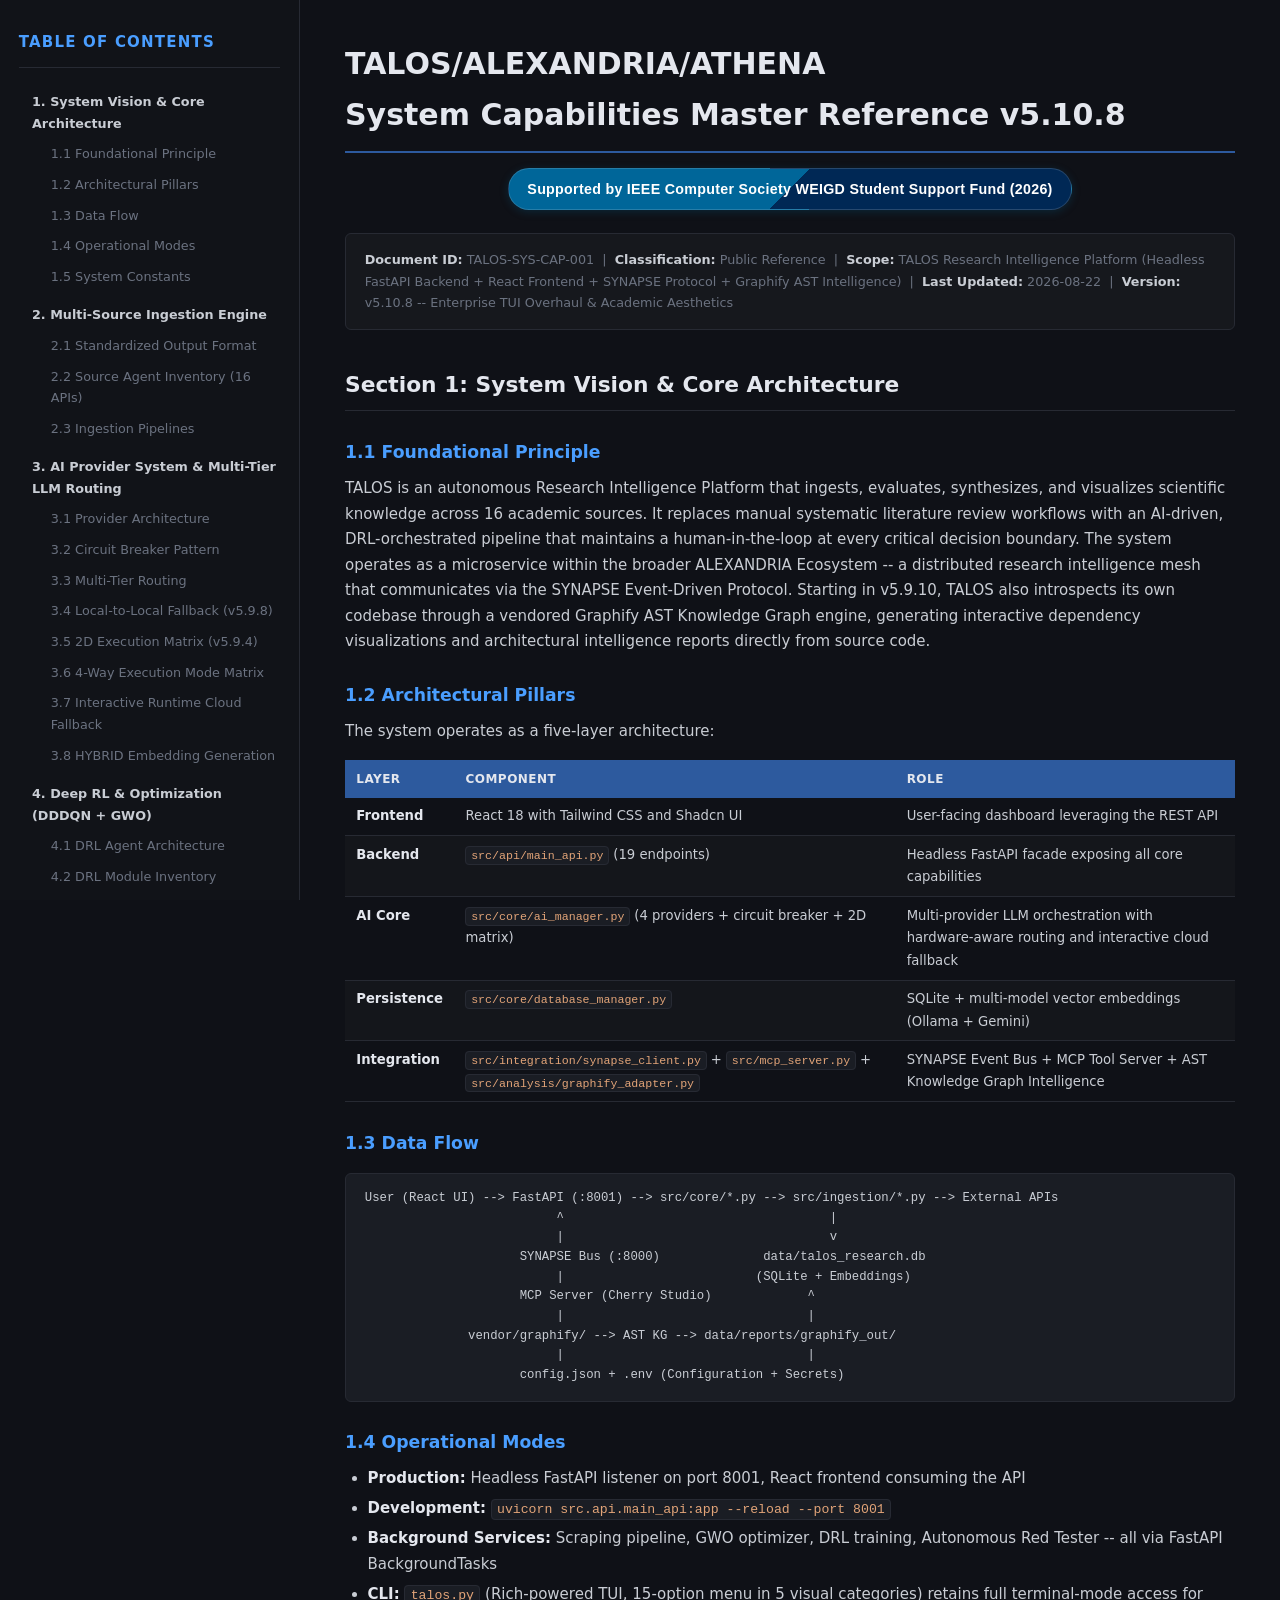
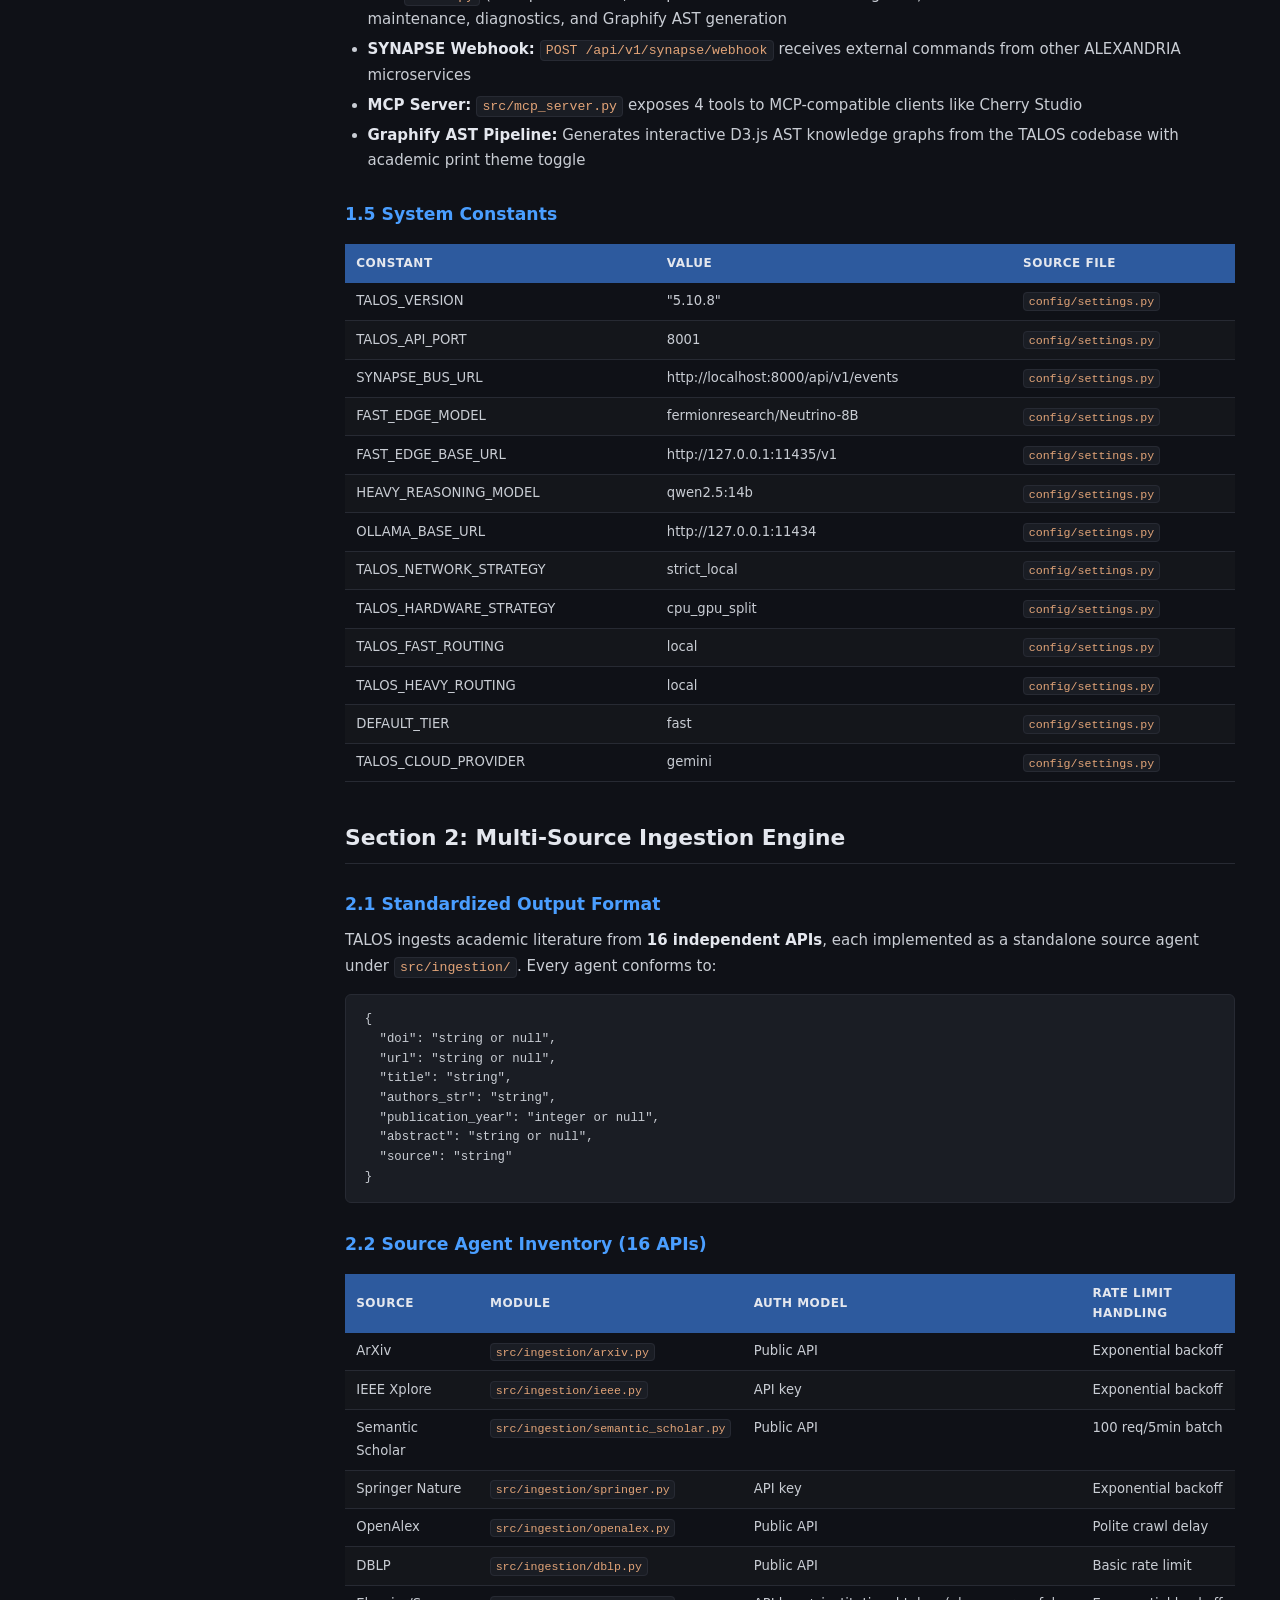
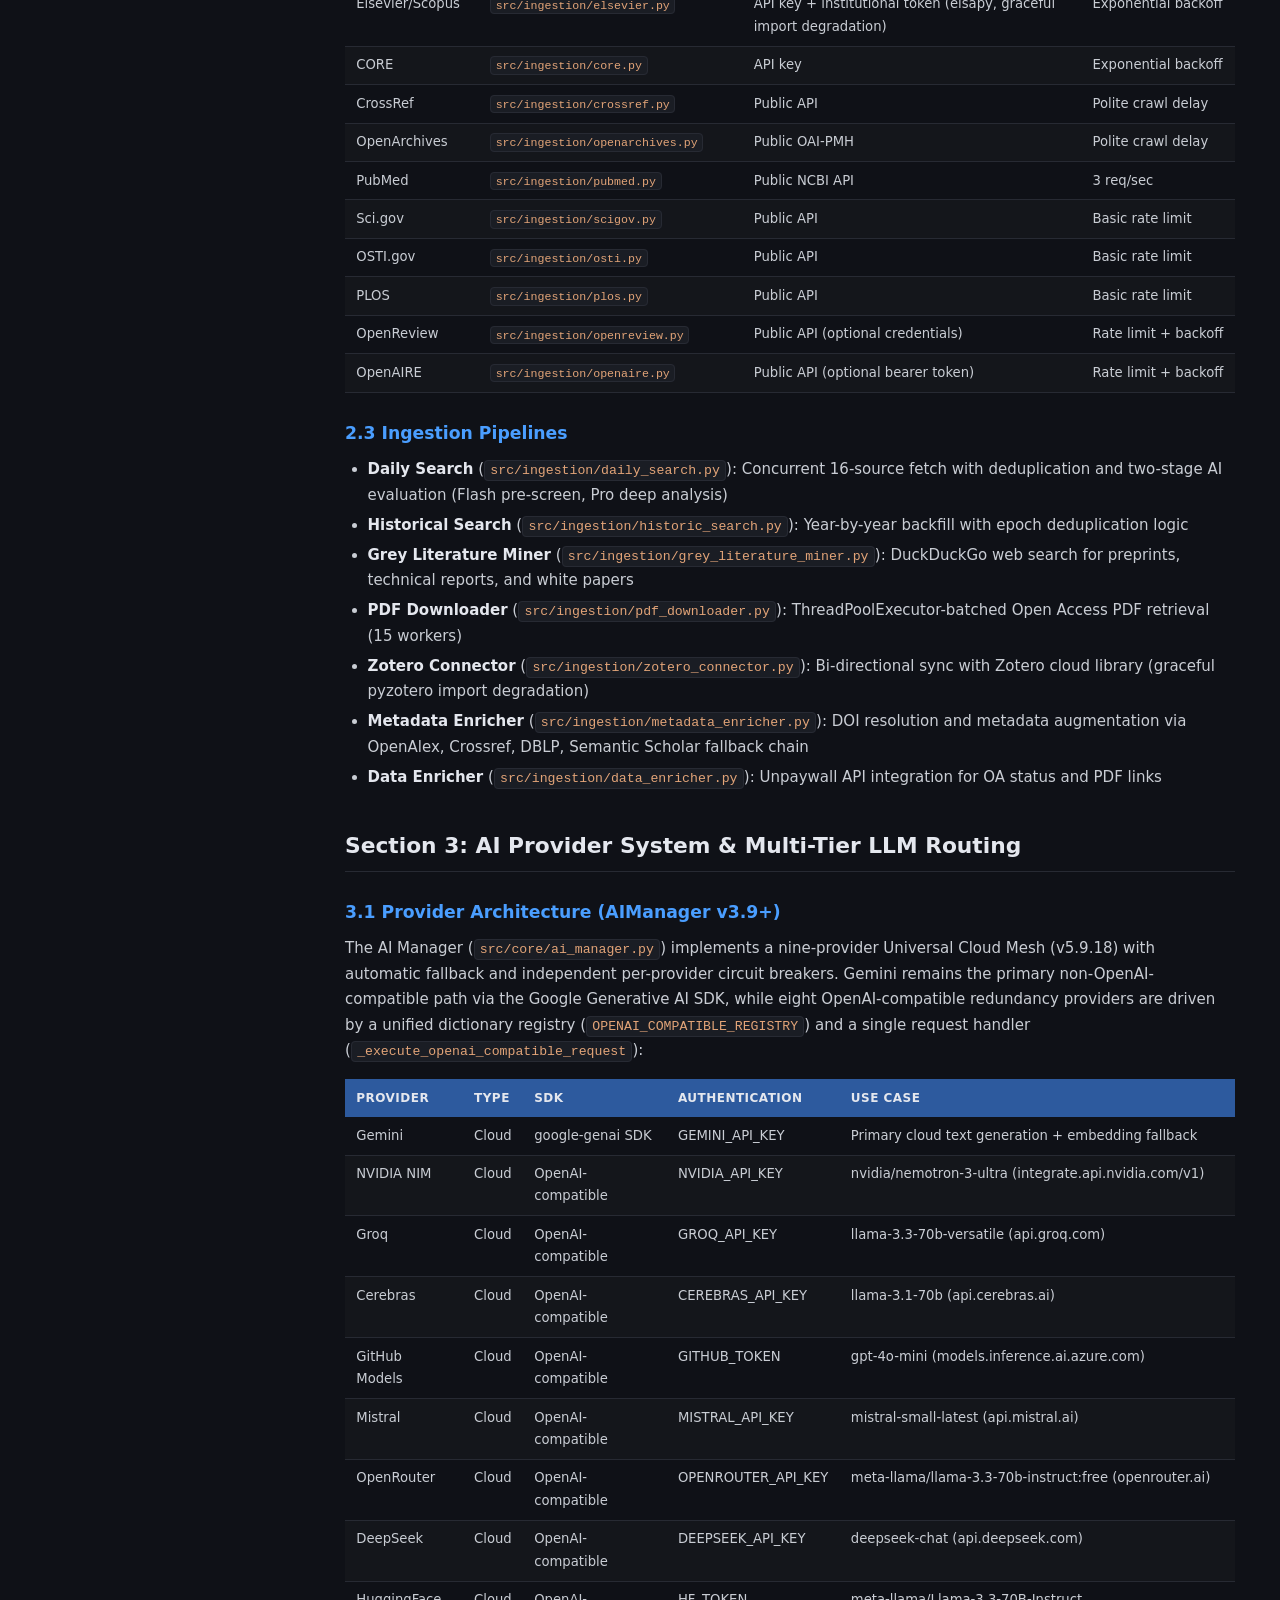
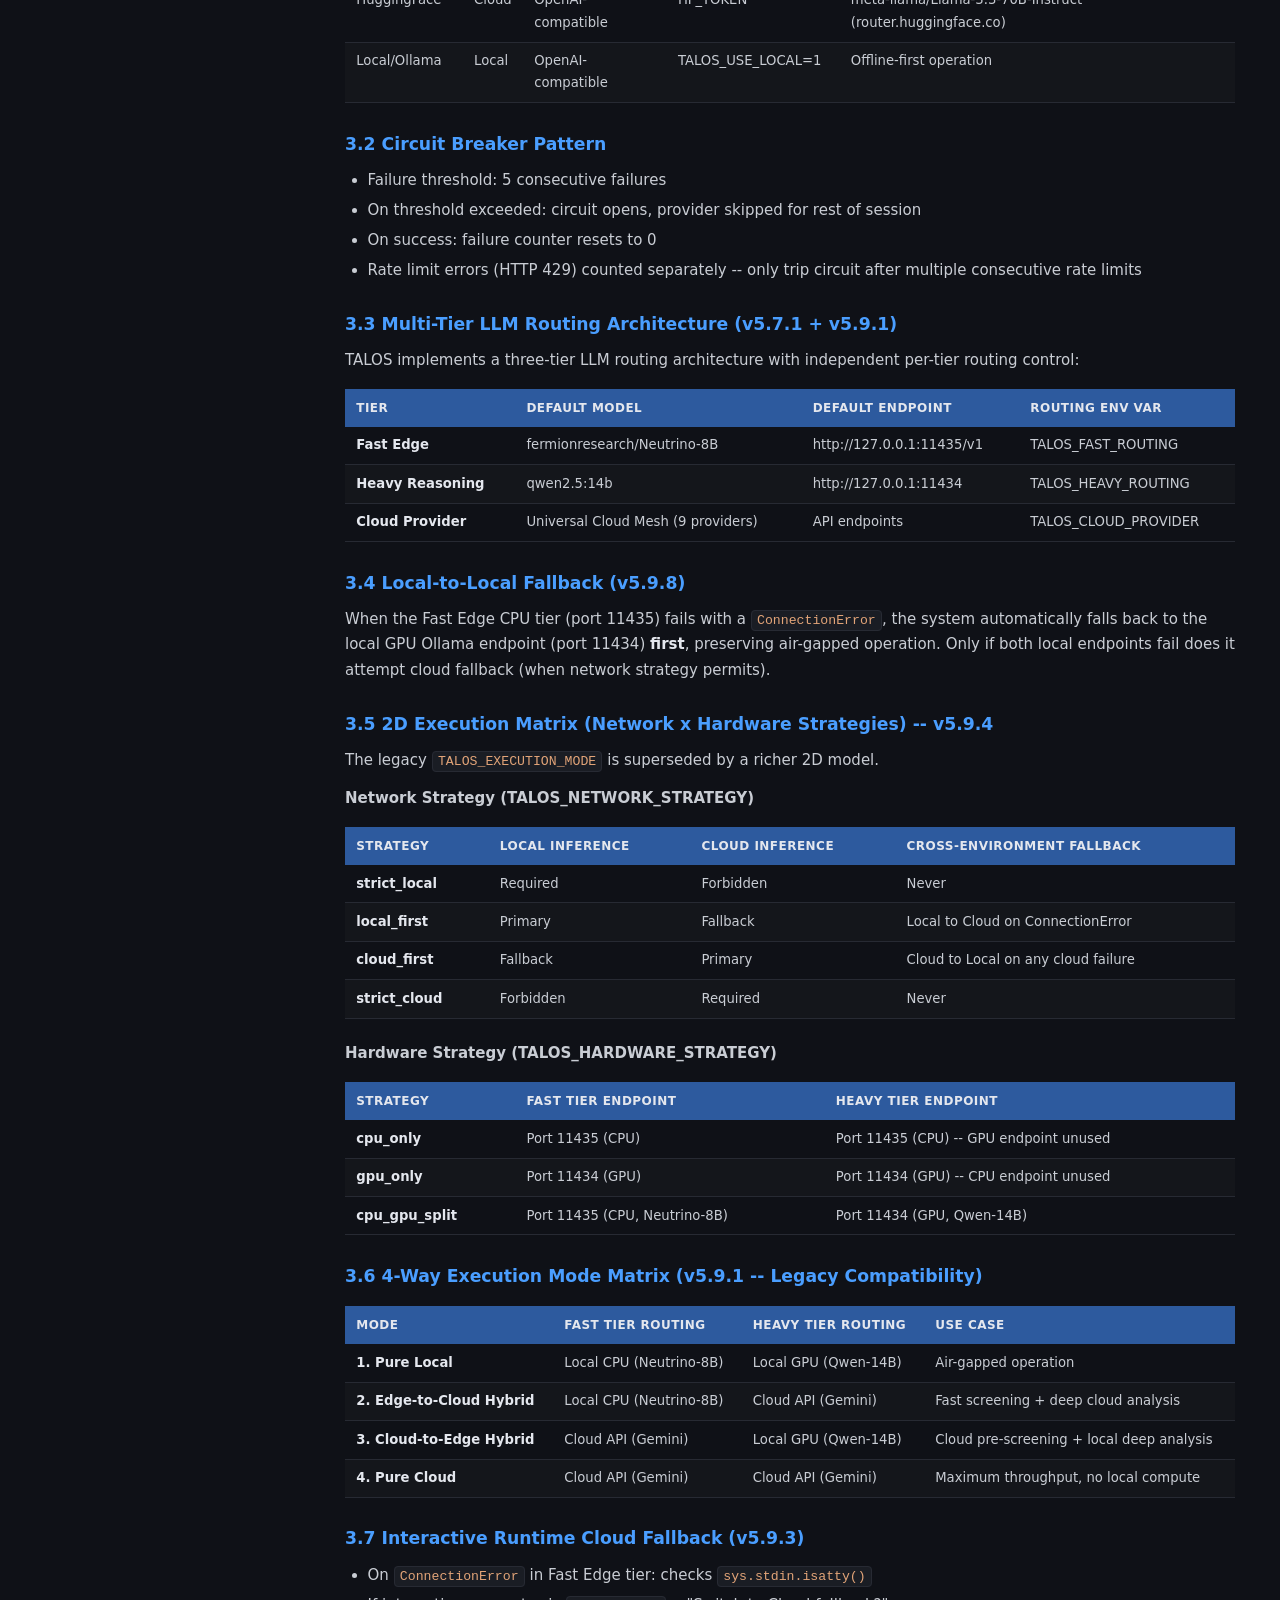
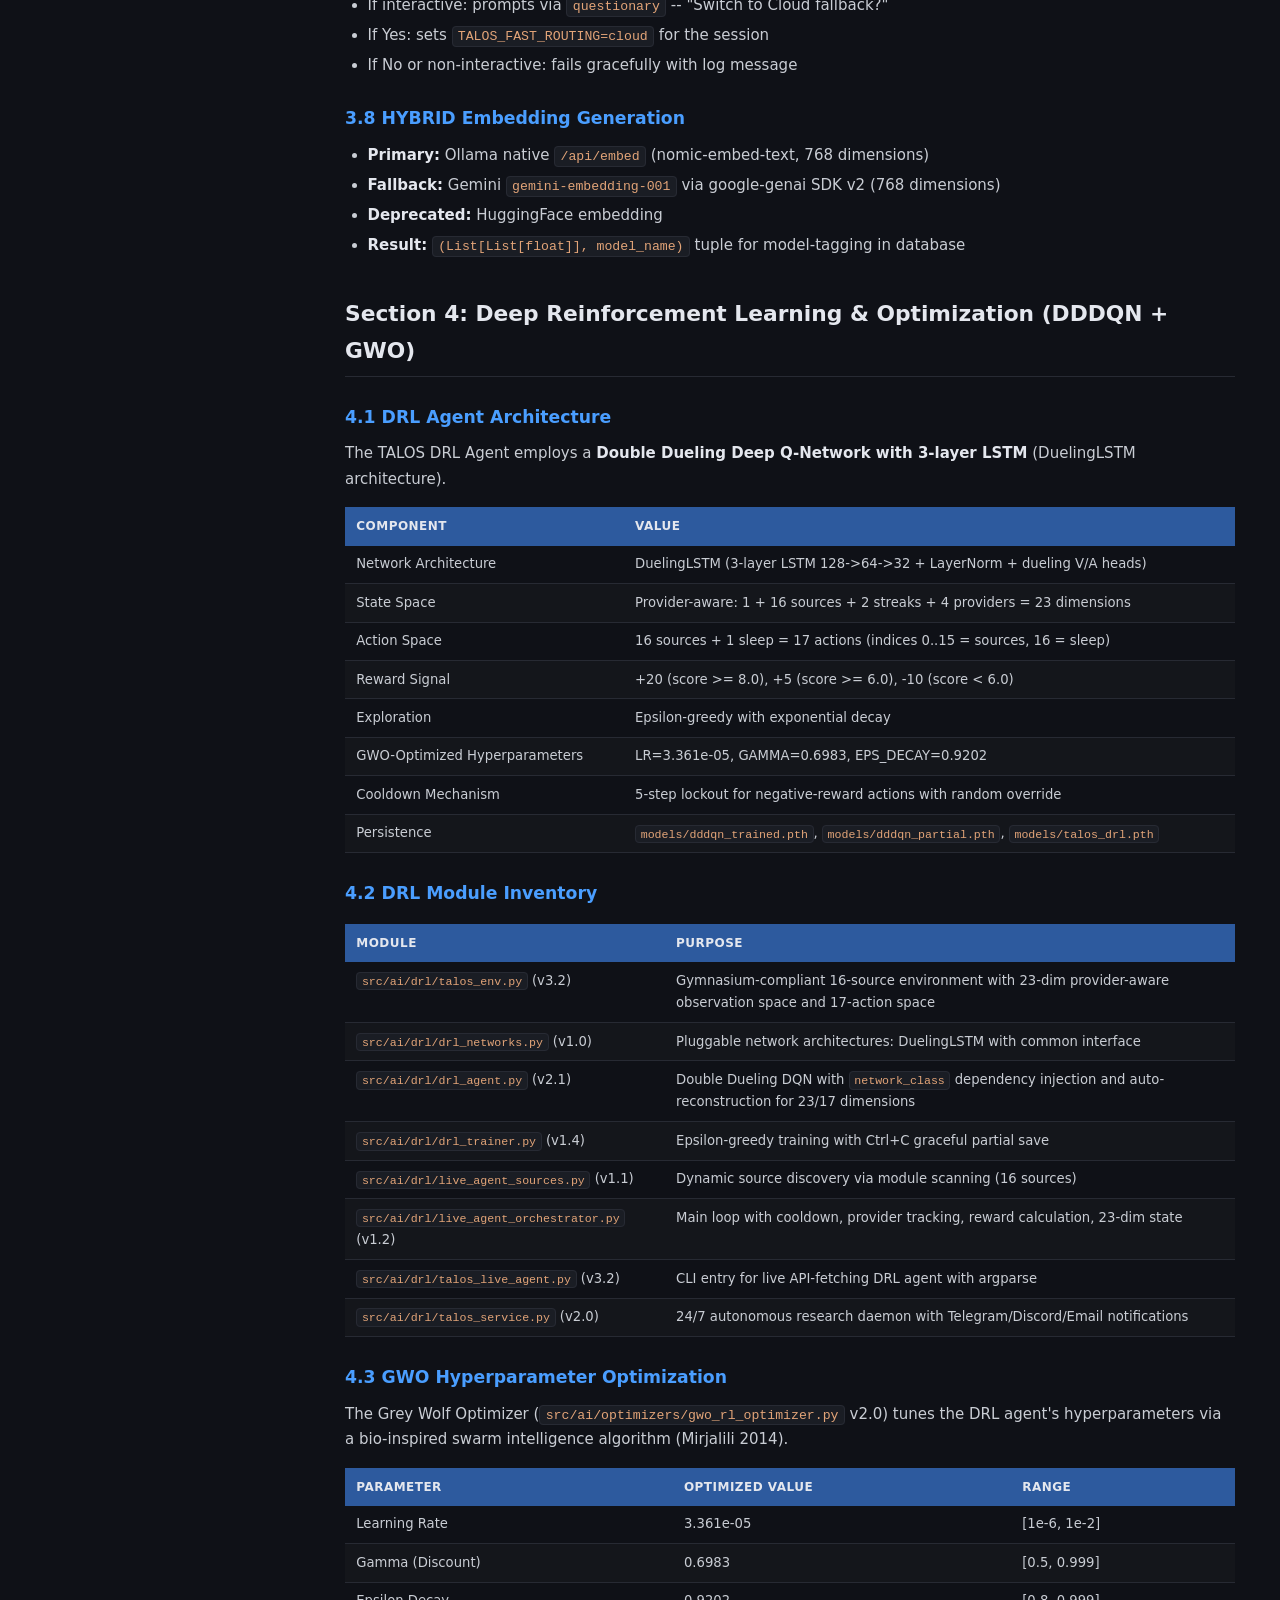
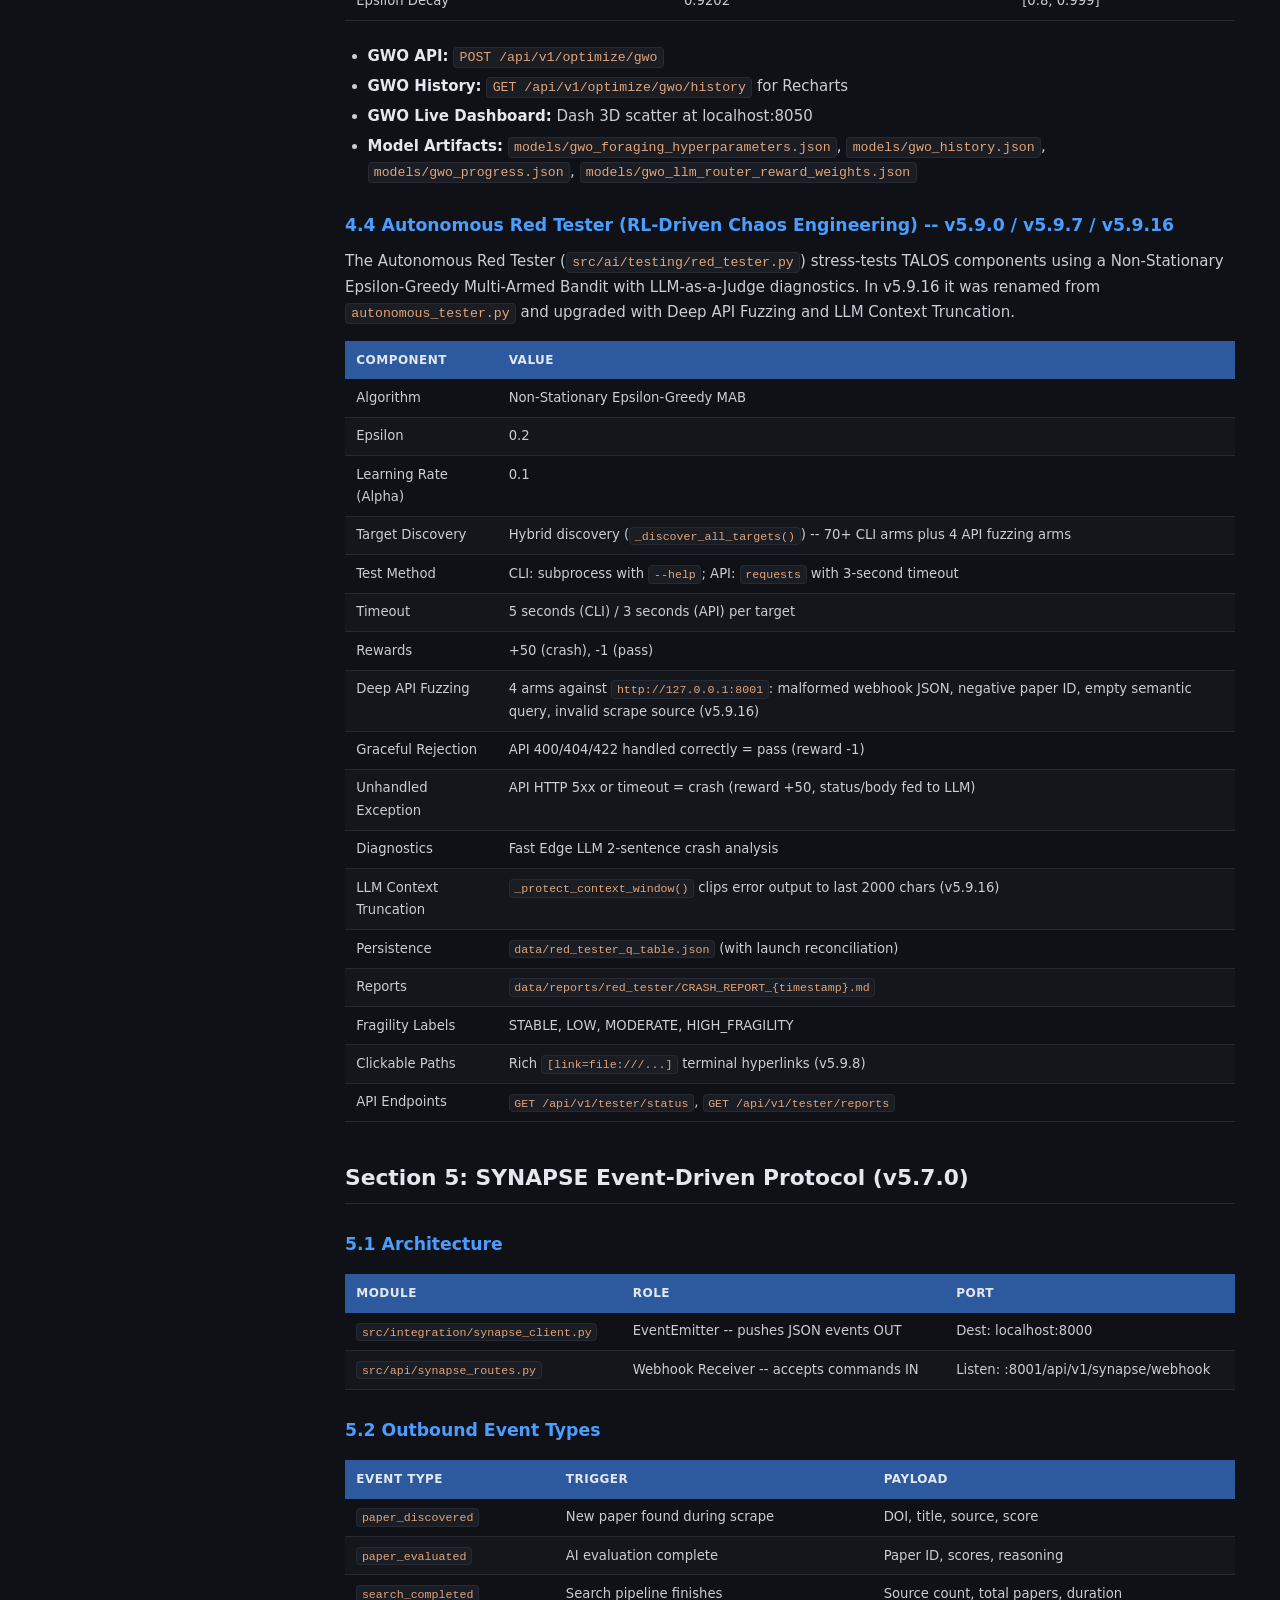
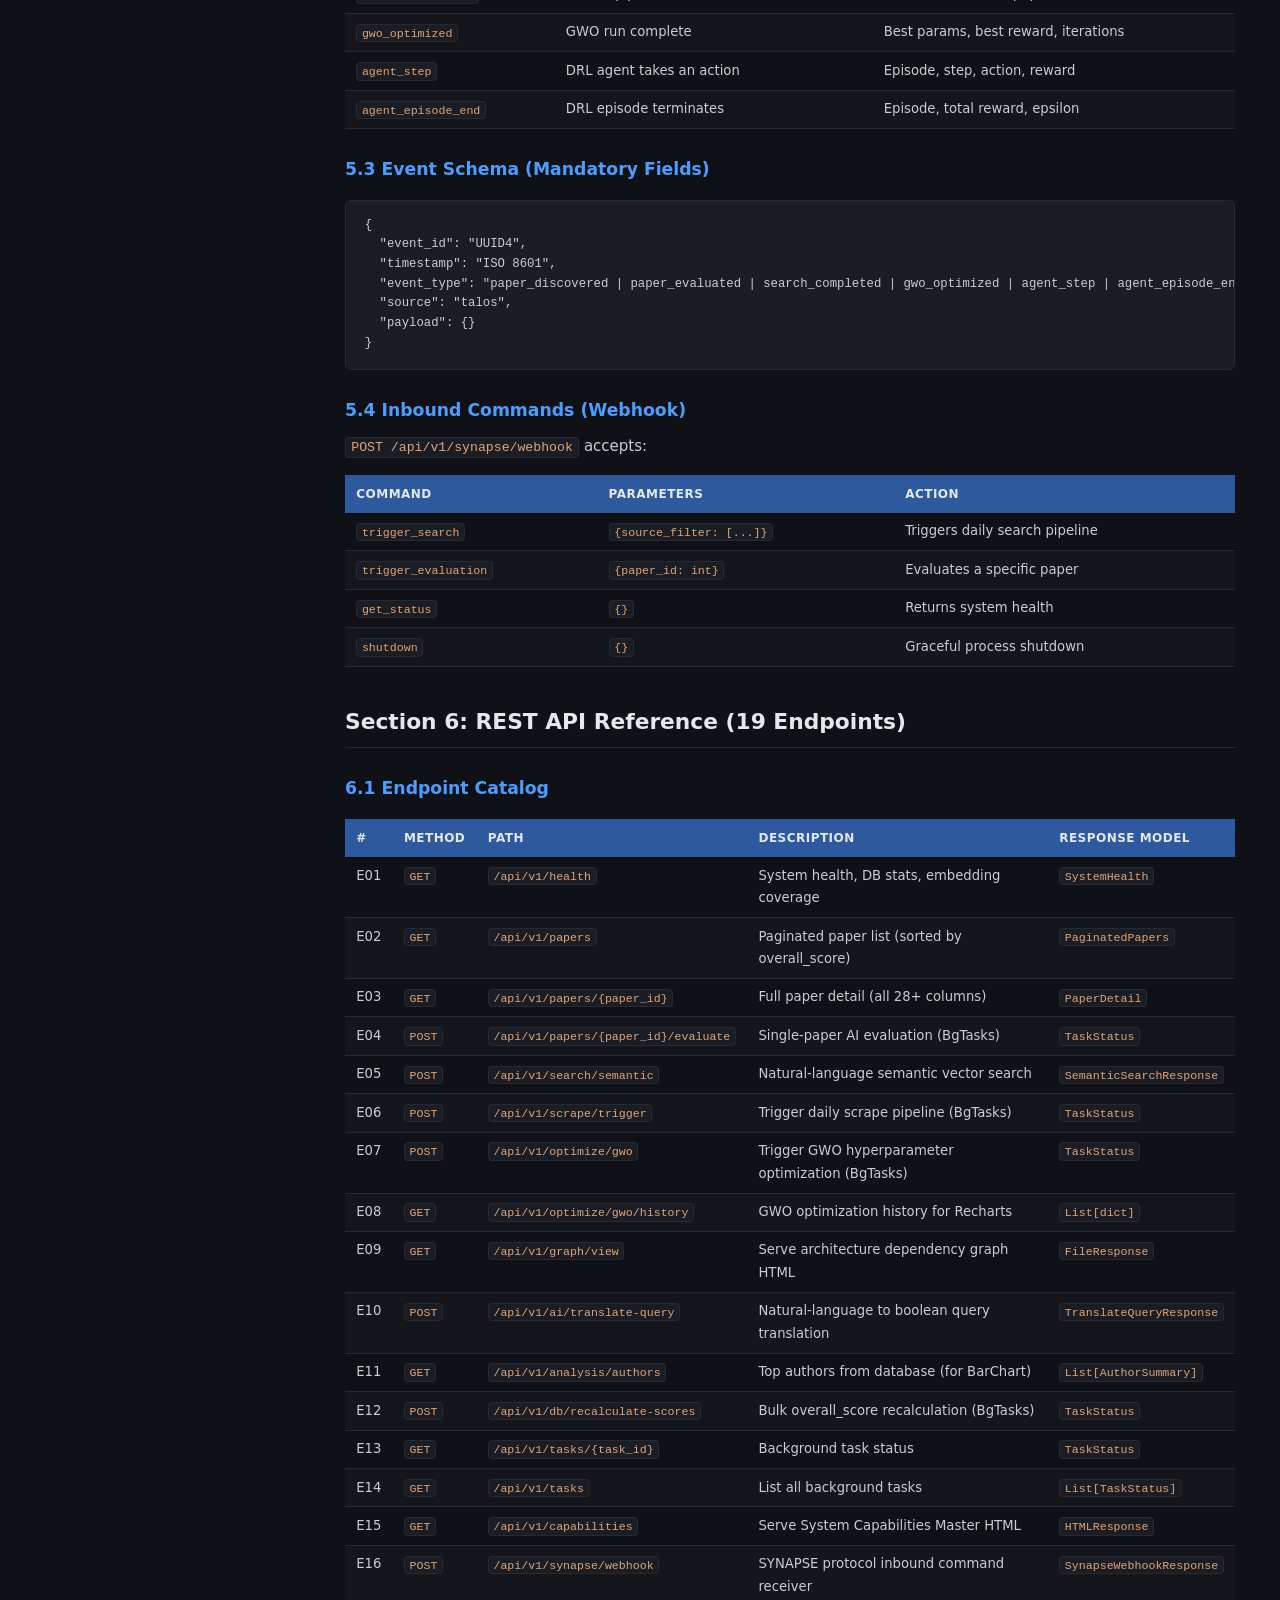
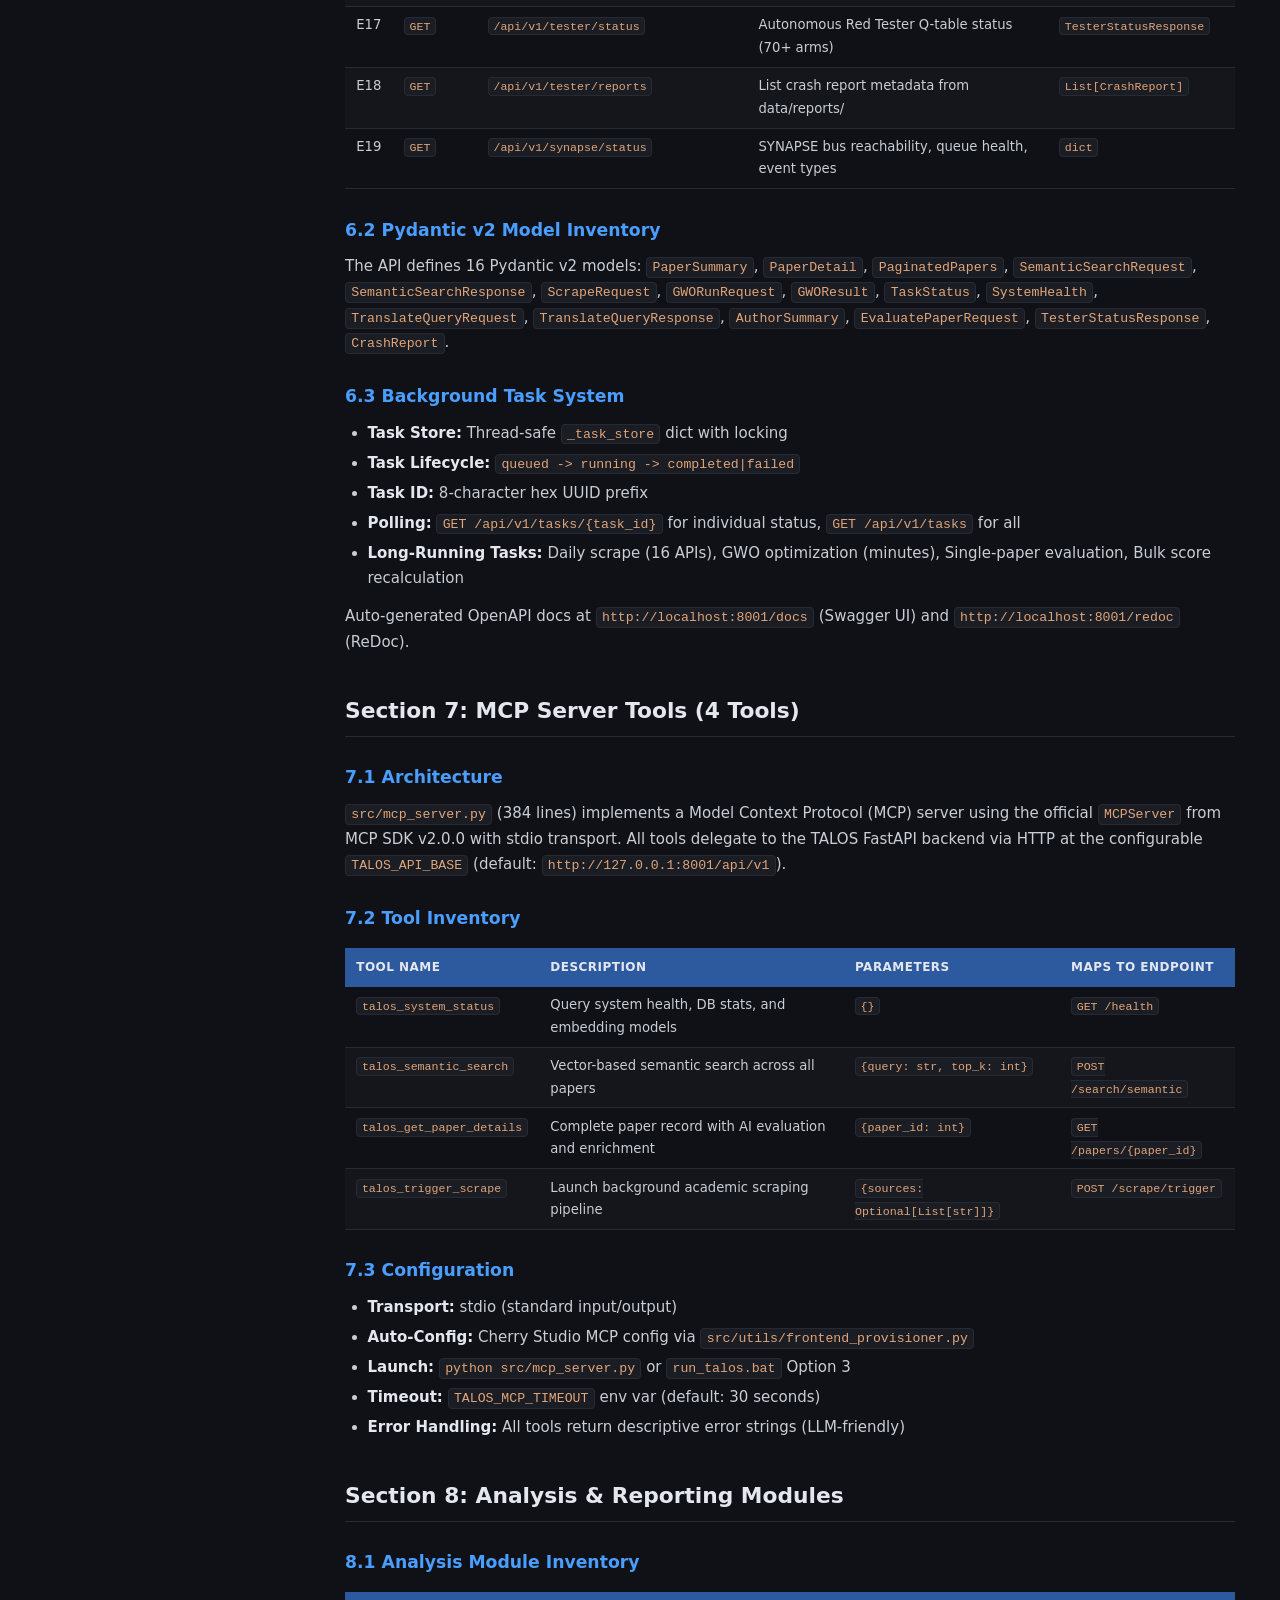
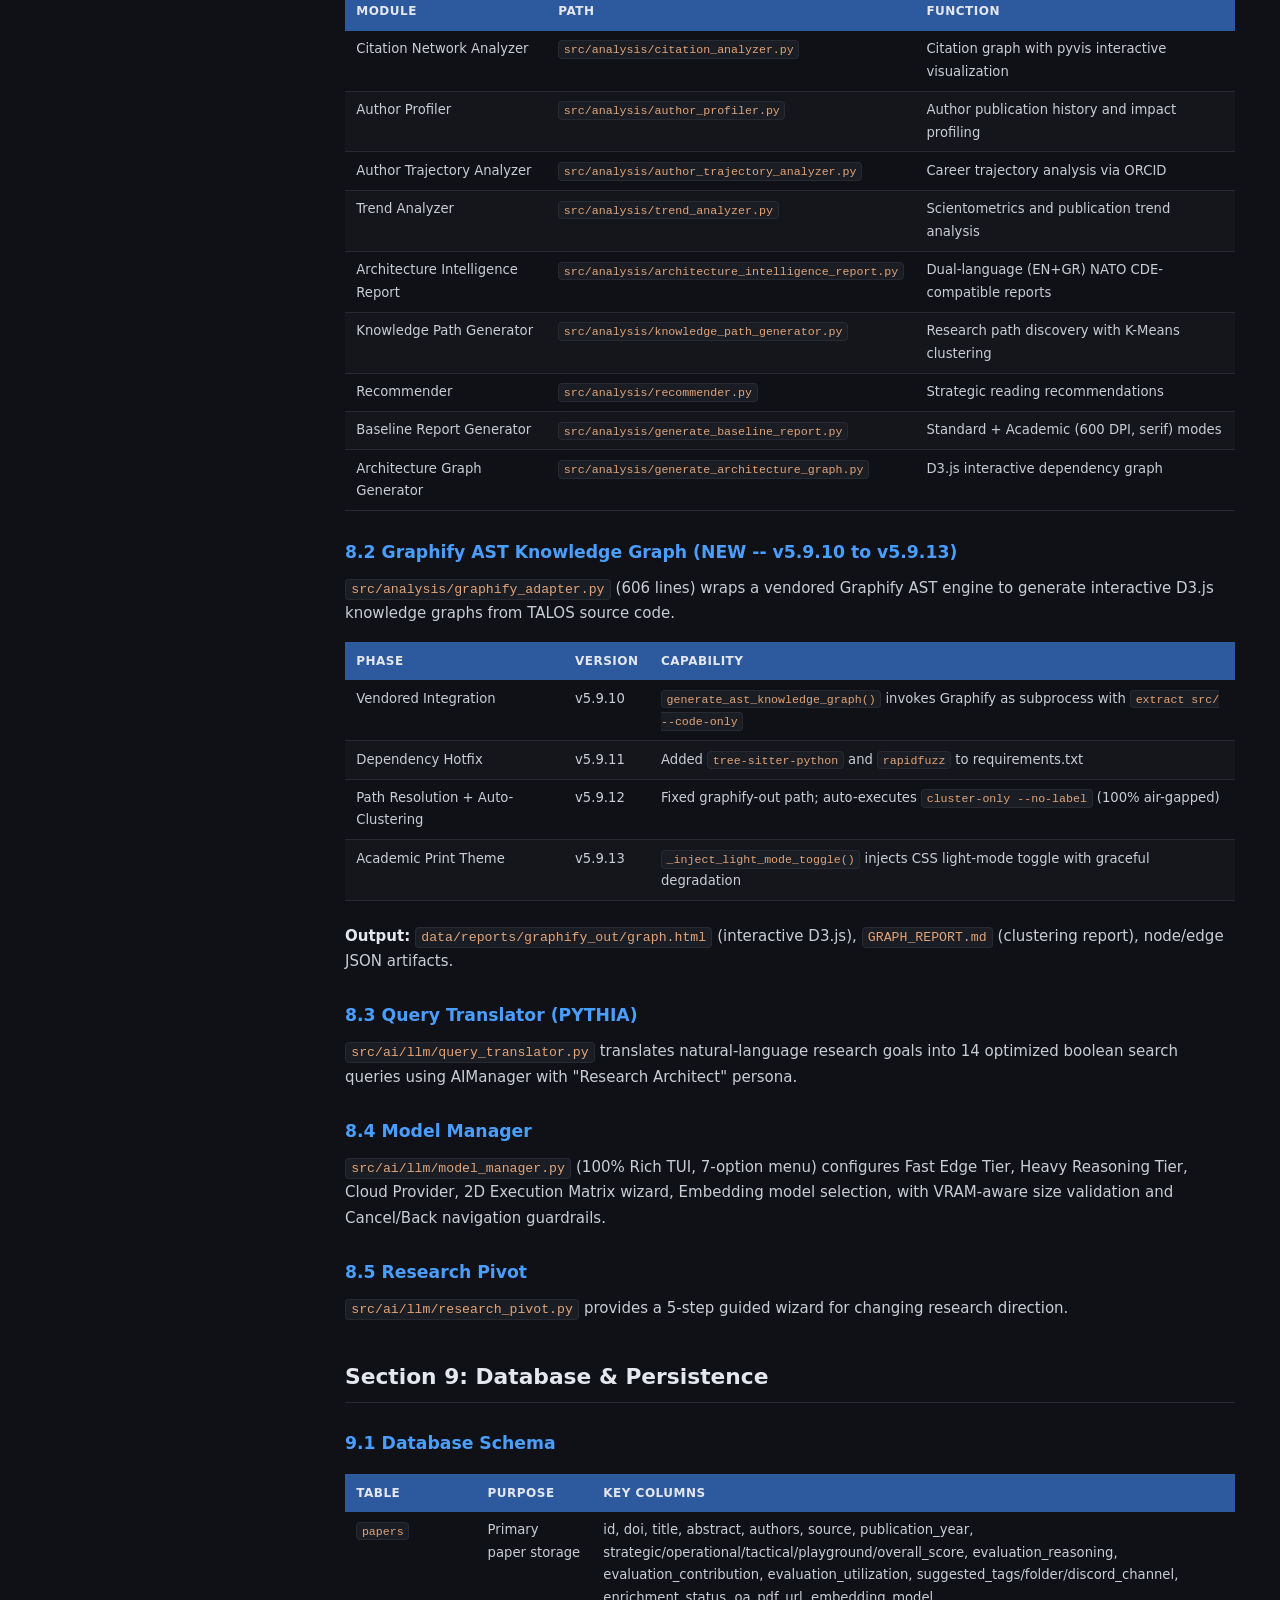
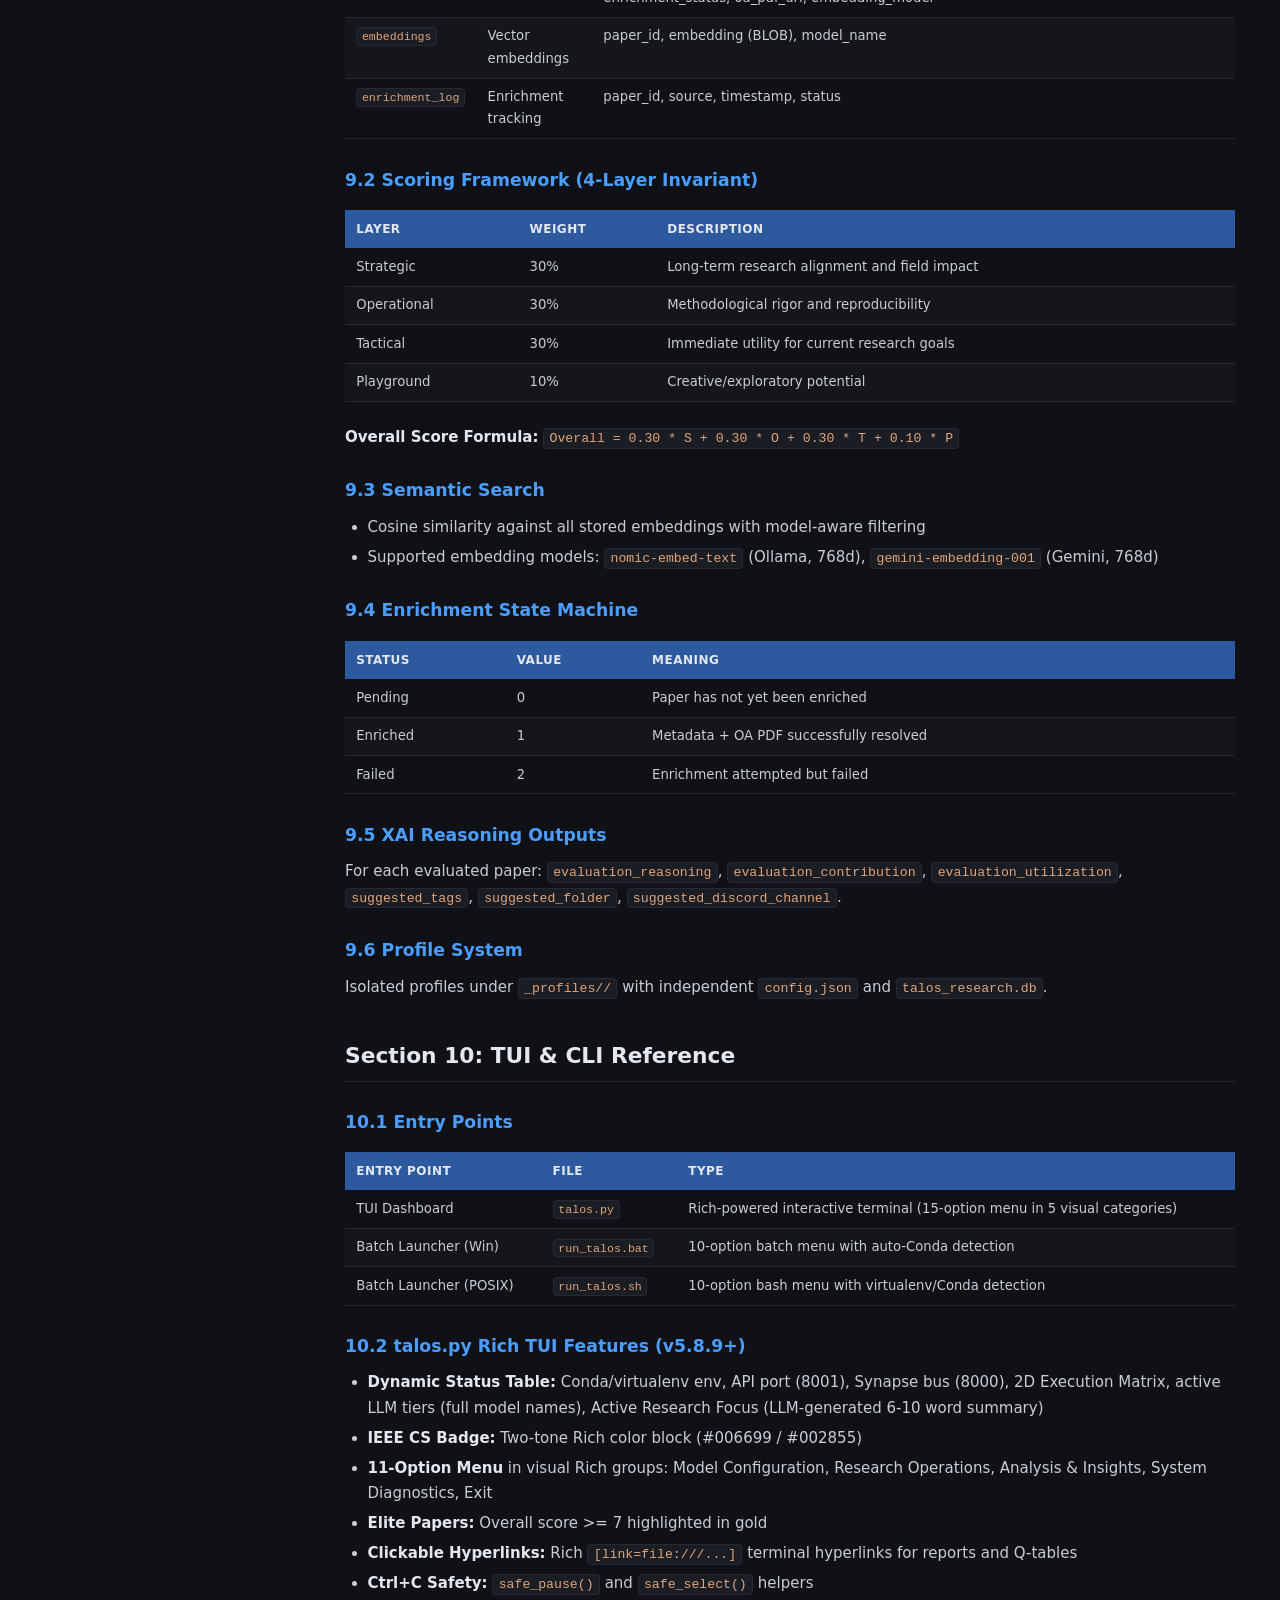
==== commit 5fa15ee7: "docs: finalize v5.10.8 documentation alignment and public baseline release" ====
--- a/docs/index.html
+++ b/docs/index.html
@@ -303,7 +303,7 @@
   <strong>Classification:</strong> Public Reference &nbsp;|&nbsp;
   <strong>Scope:</strong> TALOS Research Intelligence Platform (Headless FastAPI Backend + React Frontend + SYNAPSE Protocol + Graphify AST Intelligence) &nbsp;|&nbsp;
   <strong>Last Updated:</strong> 2026-08-22 &nbsp;|&nbsp;
-  <strong>Version:</strong> v5.10.8 -- Comprehensive TUI Feature Audit & Profile Management Restoration
+  <strong>Version:</strong> v5.10.8 -- Enterprise TUI Overhaul & Academic Aesthetics
 </div>
 
 <!-- ===================================================================== -->
@@ -346,7 +346,7 @@
   <li><strong>Production:</strong> Headless FastAPI listener on port 8001, React frontend consuming the API</li>
   <li><strong>Development:</strong> <code>uvicorn src.api.main_api:app --reload --port 8001</code></li>
   <li><strong>Background Services:</strong> Scraping pipeline, GWO optimizer, DRL training, Autonomous Red Tester -- all via FastAPI BackgroundTasks</li>
-  <li><strong>CLI:</strong> <code>talos.py</code> (Rich-powered TUI, 11 options) retains full terminal-mode access for maintenance, diagnostics, and Graphify AST generation</li>
+  <li><strong>CLI:</strong> <code>talos.py</code> (Rich-powered TUI, 15-option menu in 5 visual categories) retains full terminal-mode access for maintenance, diagnostics, and Graphify AST generation</li>
   <li><strong>SYNAPSE Webhook:</strong> <code>POST /api/v1/synapse/webhook</code> receives external commands from other ALEXANDRIA microservices</li>
   <li><strong>MCP Server:</strong> <code>src/mcp_server.py</code> exposes 4 tools to MCP-compatible clients like Cherry Studio</li>
   <li><strong>Graphify AST Pipeline:</strong> Generates interactive D3.js AST knowledge graphs from the TALOS codebase with academic print theme toggle</li>
@@ -357,7 +357,7 @@
 <table>
   <thead><tr><th>Constant</th><th>Value</th><th>Source File</th></tr></thead>
   <tbody>
-    <tr><td>TALOS_VERSION</td><td>"5.9.13"</td><td><code>config/settings.py</code></td></tr>
+    <tr><td>TALOS_VERSION</td><td>"5.10.8"</td><td><code>config/settings.py</code></td></tr>
     <tr><td>TALOS_API_PORT</td><td>8001</td><td><code>config/settings.py</code></td></tr>
     <tr><td>SYNAPSE_BUS_URL</td><td>http://localhost:8000/api/v1/events</td><td><code>config/settings.py</code></td></tr>
     <tr><td>FAST_EDGE_MODEL</td><td>fermionresearch/Neutrino-8B</td><td><code>config/settings.py</code></td></tr>
@@ -841,7 +841,7 @@
 <table>
   <thead><tr><th>Entry Point</th><th>File</th><th>Type</th></tr></thead>
   <tbody>
-    <tr><td>TUI Dashboard</td><td><code>talos.py</code></td><td>Rich-powered interactive terminal (11 options)</td></tr>
+    <tr><td>TUI Dashboard</td><td><code>talos.py</code></td><td>Rich-powered interactive terminal (15-option menu in 5 visual categories)</td></tr>
     <tr><td>Batch Launcher (Win)</td><td><code>run_talos.bat</code></td><td>10-option batch menu with auto-Conda detection</td></tr>
     <tr><td>Batch Launcher (POSIX)</td><td><code>run_talos.sh</code></td><td>10-option bash menu with virtualenv/Conda detection</td></tr>
   </tbody>
